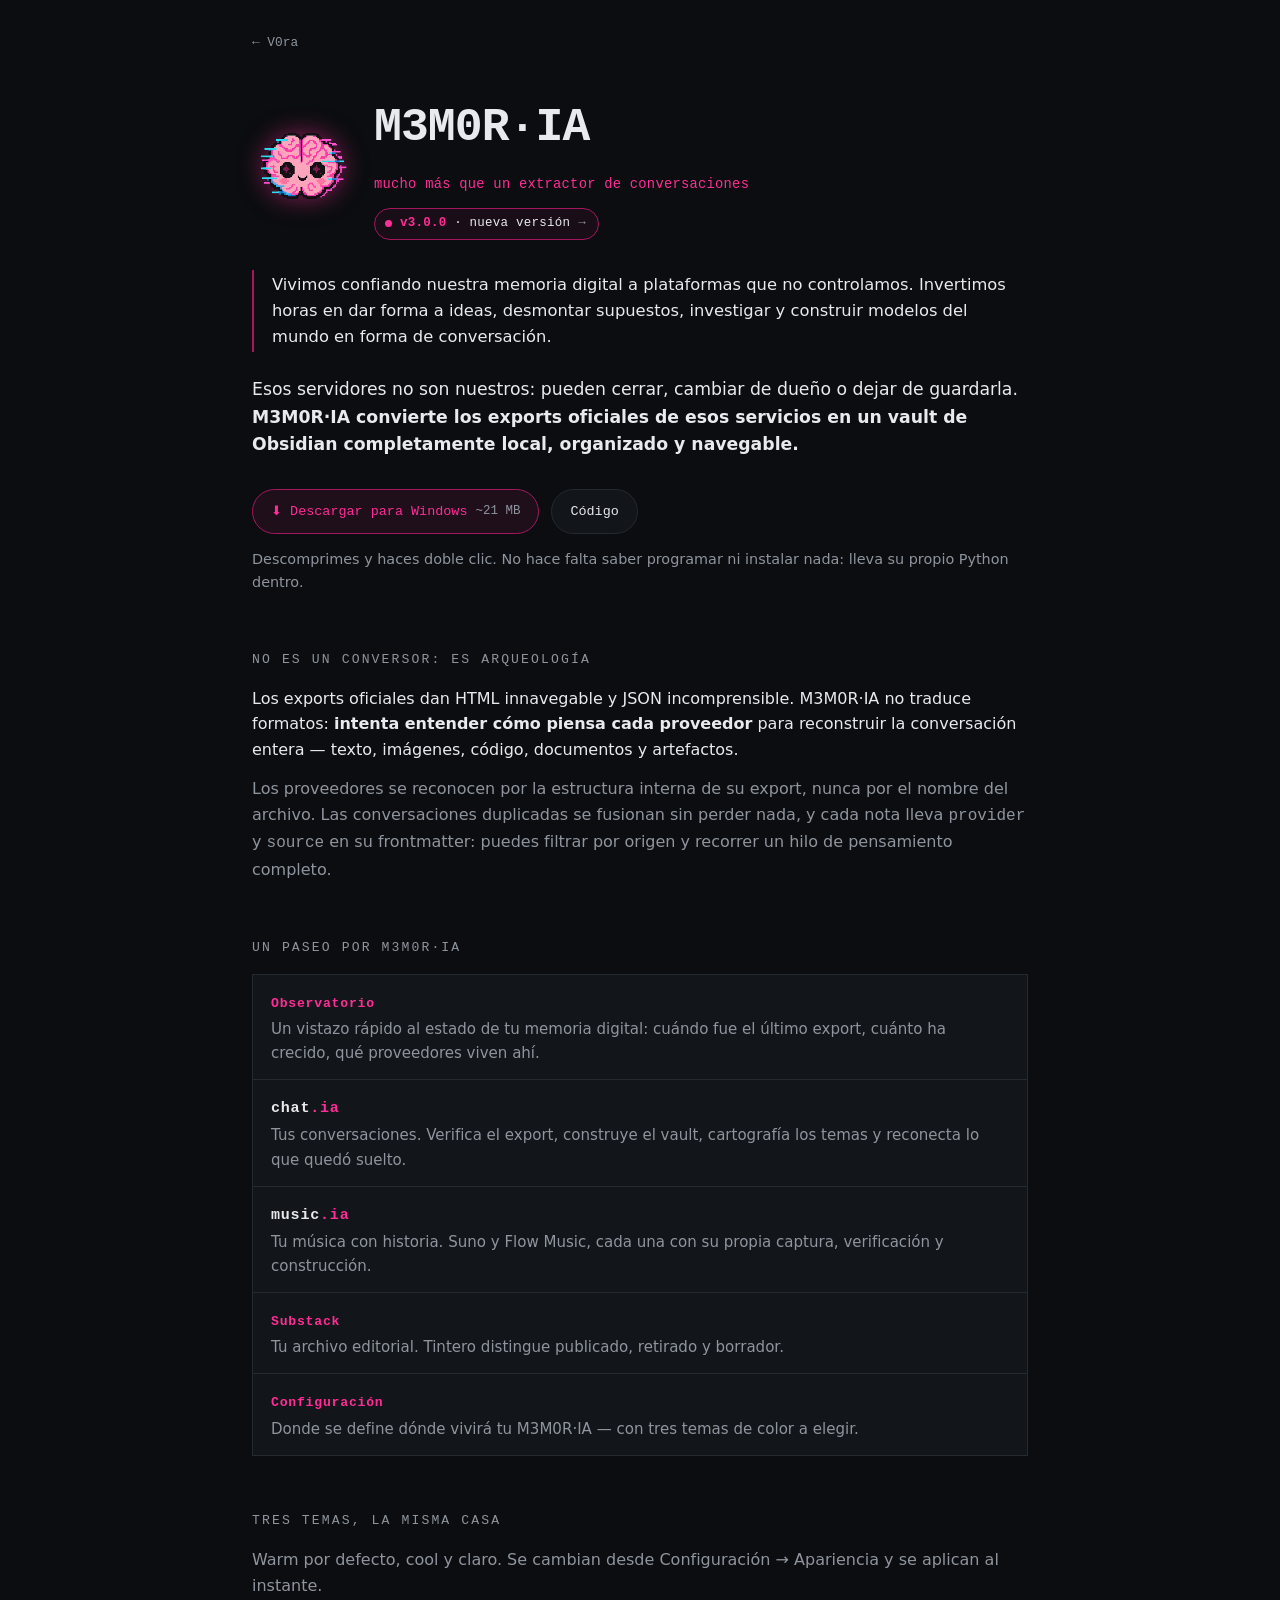
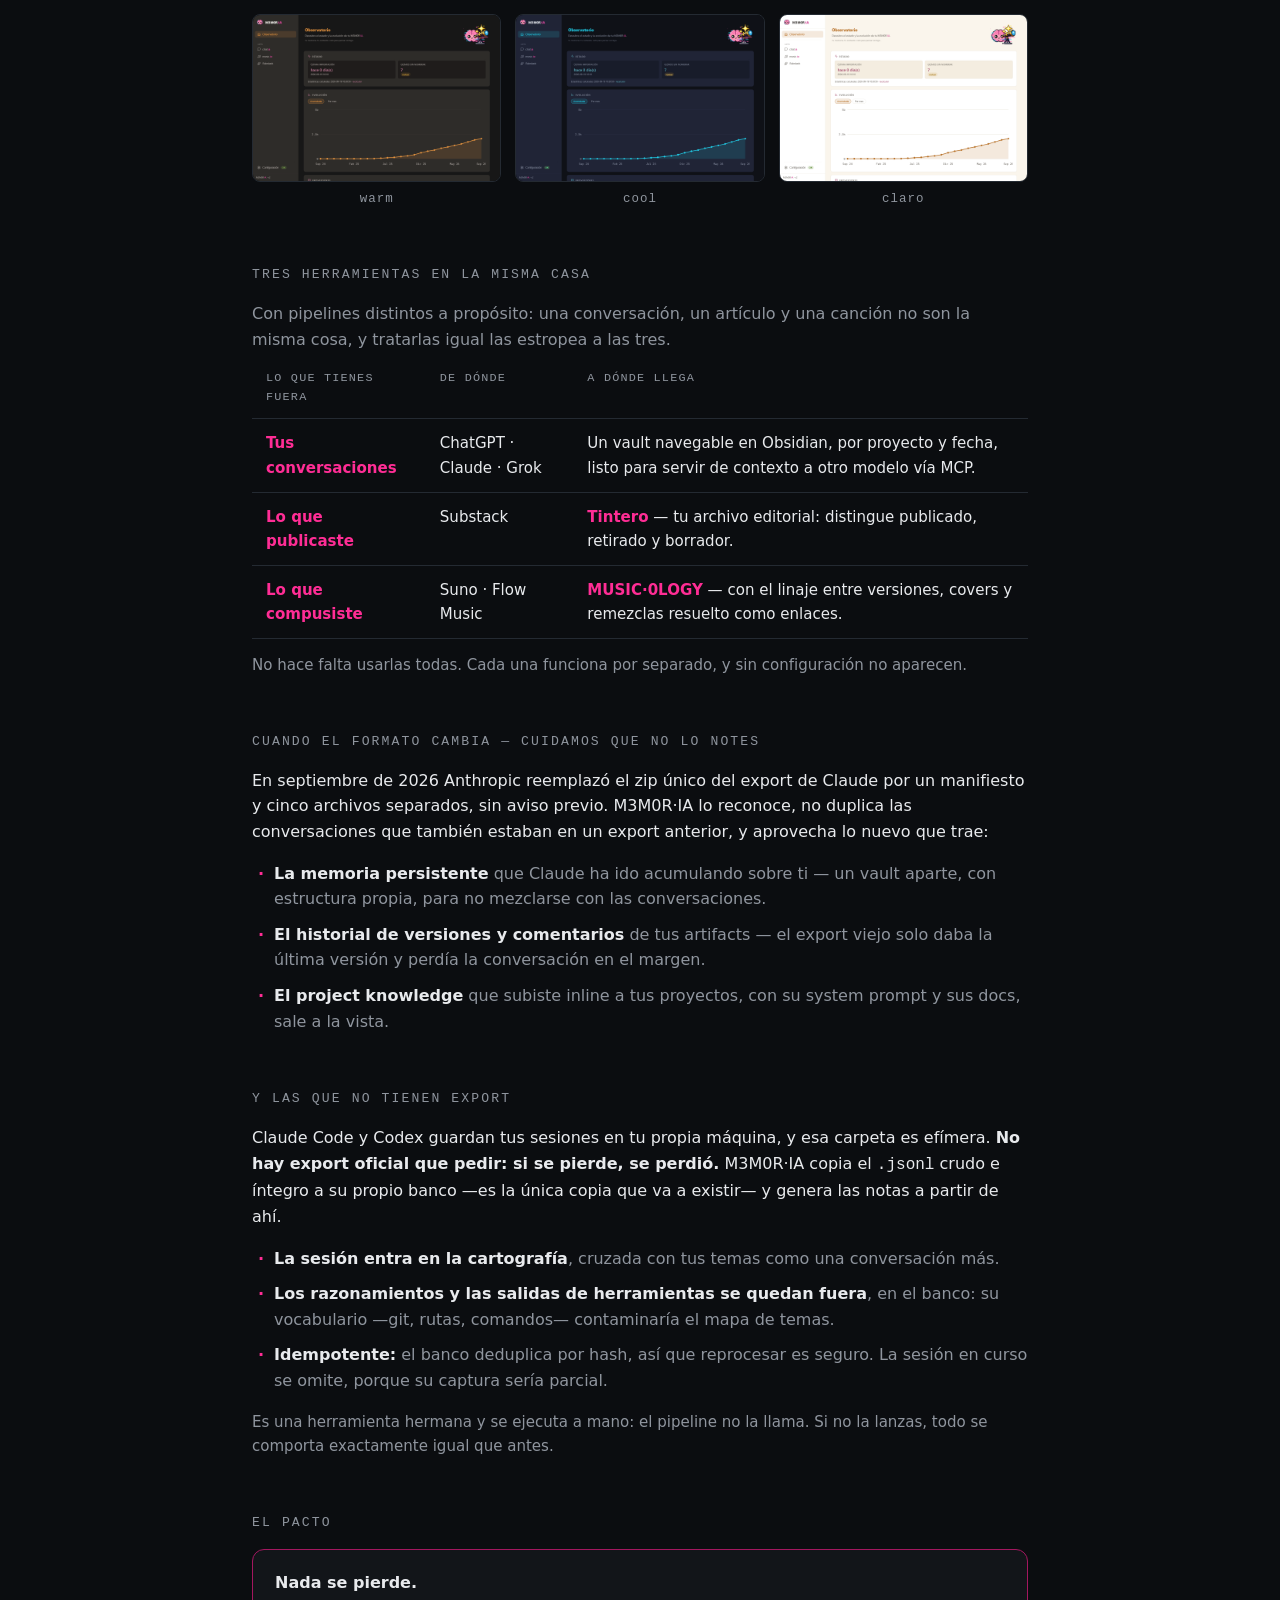
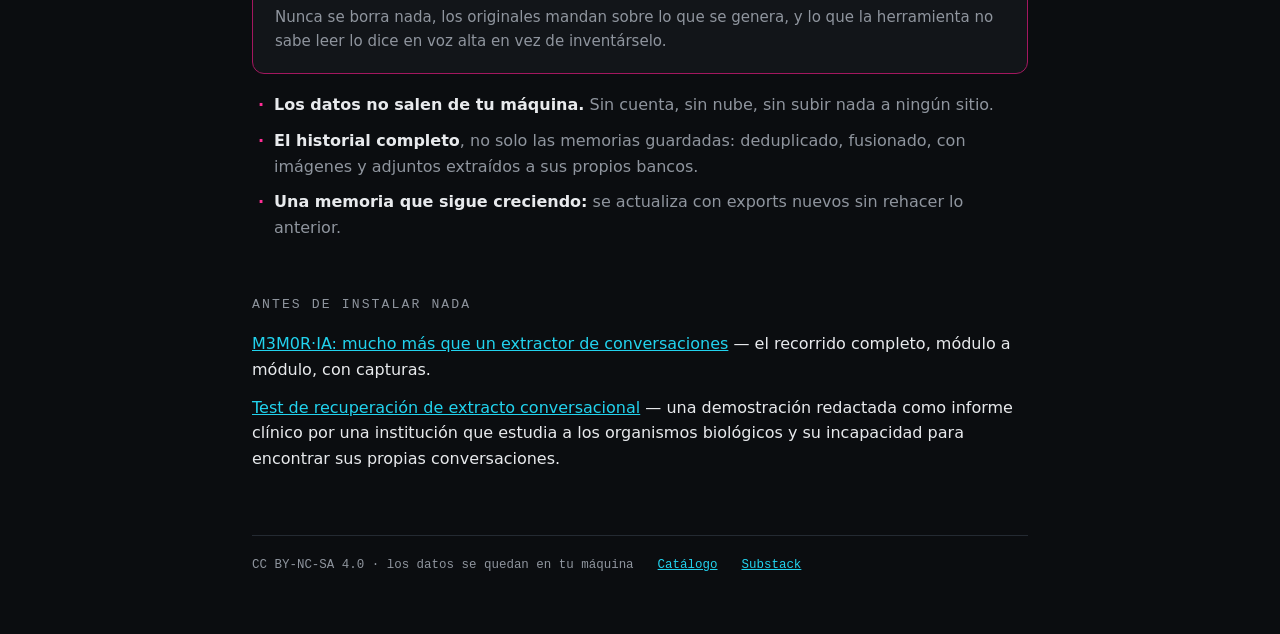
==== index.html @ 3f6c289e "feat(landing): badge de v3.0.0 en el header Pastilla monospace bajo el claim, con puntito magenta pu" ====
<!DOCTYPE html>
<!--
  M3M0R·IA (MemorIA2GO)  ·  https://v0raonline.github.io/MemorIA2GO/
  Copyright (c) 2024-2026 V0ra (v0raonline)
  Licencia CC BY-NC-SA 4.0 — sin fines comerciales.

  El texto sale del articulo de V0ra en LinkedIn -"M3M0R·IA: mucho mas que un
  extractor de conversaciones"- y del README. Son sus palabras publicadas.
-->
<html lang="es">
<head>
<meta charset="UTF-8">
<meta name="viewport" content="width=device-width, initial-scale=1.0">
<meta name="author" content="V0ra (v0raonline)">
<meta name="copyright" content="CC BY-NC-SA 4.0">
<link rel="license" href="https://creativecommons.org/licenses/by-nc-sa/4.0/">
<link rel="canonical" href="https://v0raonline.github.io/MemorIA2GO/">
<title>M3M0R·IA — Tus conversaciones de ChatGPT, Claude y Grok en un vault local</title>
<meta name="description" content="Convierte los exports oficiales de ChatGPT, Claude y Grok en un vault de Obsidian completamente local, organizado y navegable. Tambien tu Substack, tu musica y las sesiones de Claude Code y Codex, que no tienen export. Sin cuenta y sin nube.">

<meta property="og:type" content="website">
<meta property="og:site_name" content="M3M0R·IA">
<meta property="og:locale" content="es_ES">
<meta property="og:url" content="https://v0raonline.github.io/MemorIA2GO/">
<meta property="og:title" content="M3M0R·IA — Mucho más que un extractor de conversaciones">
<meta property="og:description" content="Vivimos confiando nuestra memoria digital a plataformas que no controlamos. M3M0R·IA la trae de vuelta: a tu disco, en Markdown, tuya.">
<meta property="og:image" content="https://v0raonline.github.io/MemorIA2GO/og-card.png">
<meta property="og:image:width" content="1200">
<meta property="og:image:height" content="630">
<meta property="og:image:alt" content="El cerebrito de M3M0R·IA, un cerebro rosa en pixel art con destellos cian, junto al nombre de la aplicación">
<meta name="twitter:card" content="summary_large_image">
<link rel="icon" href="data:image/svg+xml,%3Csvg%20xmlns='http://www.w3.org/2000/svg'%20viewBox='0%200%2032%2032'%3E%3Crect%20width='32'%20height='32'%20rx='7'%20fill='%230b0d10'/%3E%3Ctext%20x='16'%20y='23'%20font-family='monospace'%20font-size='19'%20font-weight='700'%20fill='%23ff2d95'%20text-anchor='middle'%3EM%3C/text%3E%3C/svg%3E">

<style>
  /* Mismos tokens que el catalogo de v0raonline.github.io, a proposito: esto
     tiene que verse como parte de la misma casa, no como una pagina suelta.
     Magenta = identidad, manda. Cian = navegacion, solo enlaces. */
  :root{
    --bg:#0b0d10; --panel:#121519; --panel-hi:#181c22; --line:#242a32;
    --fg:#e8eaed; --muted:#8f959e;
    --accent:#ff2d95; --accent-dim:#a3175f;
    --link:#22d3ee;
    --mono:ui-monospace,SFMono-Regular,"SF Mono",Menlo,Consolas,"Liberation Mono",monospace;
    --sans:ui-sans-serif,system-ui,-apple-system,"Segoe UI",Roboto,Helvetica,Arial,sans-serif;
  }
  /* Sin fuentes web: cero dependencias de red, carga instantanea. */
  *{box-sizing:border-box}
  body{margin:0;background:var(--bg);color:var(--fg);font-family:var(--sans);font-size:16px;line-height:1.6;-webkit-font-smoothing:antialiased}
  .wrap{max-width:820px;margin:0 auto;padding:28px 22px 64px}
  a{color:var(--link)}
  a:hover{text-decoration:none}
  /* Ver donde esta el teclado es parte de poder usarlo. */
  a:focus-visible{outline:2px solid var(--link);outline-offset:3px;border-radius:3px}

  .volver{font-family:var(--mono);font-size:.8rem;color:var(--muted);text-decoration:none;display:inline-block;margin-bottom:38px}
  .volver:hover{color:var(--fg)}

  .cabecera{display:flex;align-items:center;gap:22px;flex-wrap:wrap}
  /* El cerebrito es pixel art: 200px de origen mostrados a 100 -la mitad
     justa- para que cada pixel caiga en dos enteros, y `pixelated` para que
     el navegador no lo suavice. Cualquier otro tamano lo emborrona.
     El drop-shadow sigue el alfa del dibujo: su contorno es negro grueso y
     sobre este fondo casi negro se perderia sin un resplandor detras. */
  .cerebrito{
    width:100px;height:100px;flex:none;
    image-rendering:pixelated;
    filter:drop-shadow(0 0 12px rgba(255,45,149,.5));
  }
  h1{font-family:var(--mono);font-size:clamp(2rem,6vw,2.9rem);font-weight:700;letter-spacing:-.02em;margin:0}
  .claim{font-family:var(--mono);font-size:.86rem;color:var(--accent);margin:8px 0 0;letter-spacing:.02em}
  /* Badge de version reciente: pastilla monospace bajo el claim, con un
     puntito pulsante que llama la atencion sin gritar. Al hover el borde
     se enciende. La animacion respeta prefers-reduced-motion. */
  .badge-version{
    display:inline-flex;align-items:center;gap:8px;
    font-family:var(--mono);font-size:.78rem;letter-spacing:.02em;
    color:var(--fg);text-decoration:none;
    padding:5px 12px 5px 10px;margin:12px 0 0;
    border:1px solid var(--accent-dim);border-radius:999px;
    background:rgba(255,45,149,.06);
    transition:border-color .18s,background .18s;
  }
  .badge-version:hover{border-color:var(--accent);background:rgba(255,45,149,.12)}
  .badge-version .punto{
    width:7px;height:7px;border-radius:50%;
    background:var(--accent);flex:none;
    box-shadow:0 0 0 0 rgba(255,45,149,.7);
    animation:pulso 2.2s ease-out infinite;
  }
  .badge-version b{color:var(--accent);font-weight:700}
  .badge-version .flechita{color:var(--muted);transition:color .18s}
  .badge-version:hover .flechita{color:var(--link)}
  @keyframes pulso{
    0%{box-shadow:0 0 0 0 rgba(255,45,149,.55)}
    70%{box-shadow:0 0 0 8px rgba(255,45,149,0)}
    100%{box-shadow:0 0 0 0 rgba(255,45,149,0)}
  }
  @media (prefers-reduced-motion:reduce){
    .badge-version .punto{animation:none}
  }

  .cita{border-left:2px solid var(--accent-dim);padding:2px 0 2px 18px;margin:30px 0 0;font-size:1.02rem}
  .lead{font-size:1.08rem;margin:24px 0 0}
  .lead b{color:var(--fg)}

  .acciones{display:flex;flex-wrap:wrap;gap:12px;margin:30px 0 0}
  .btn{
    font-family:var(--mono);font-size:.84rem;text-decoration:none;
    padding:11px 18px;border-radius:999px;border:1px solid var(--line);
    color:var(--fg);background:var(--panel);
    display:inline-flex;align-items:center;gap:8px;min-height:44px;
    /* Sin esto, en estrecho el texto se parte y la pildora queda de tres
       pisos. Caben todos a 375px, y .acciones ya envuelve por su cuenta. */
    white-space:nowrap;
  }
  .btn:hover{background:var(--panel-hi);border-color:var(--accent-dim)}
  .btn.principal{border-color:var(--accent-dim);color:var(--accent);background:rgba(255,45,149,.08)}
  .btn.principal:hover{background:rgba(255,45,149,.16);border-color:var(--accent)}
  .peso{color:var(--muted);font-size:.78rem}

  h2{font-family:var(--mono);font-size:.82rem;letter-spacing:.16em;text-transform:uppercase;color:var(--muted);margin:54px 0 16px;font-weight:400}

  table{width:100%;border-collapse:collapse;font-size:.94rem}
  th,td{text-align:left;padding:12px 14px;border-bottom:1px solid var(--line);vertical-align:top}
  th{font-family:var(--mono);font-size:.74rem;letter-spacing:.1em;text-transform:uppercase;color:var(--muted);font-weight:400}
  td b{color:var(--accent)}
  .tabla-scroll{overflow-x:auto}

  .modulos{margin:0;padding:0;list-style:none;display:grid;gap:1px;background:var(--line);border:1px solid var(--line)}
  .modulo{background:var(--panel);padding:14px 18px}
  /* Captura real de la aplicacion. NO lleva `pixelated`: es una captura
     normal, no pixel art, y ahi el suavizado es lo correcto. */
  figure{margin:0 0 22px}
  figure img{width:100%;height:auto;display:block;border:1px solid var(--line);border-radius:12px}
  figcaption{color:var(--muted);font-size:.88rem;margin-top:10px}
  .modulo b{font-family:var(--mono);font-size:.82rem;color:var(--accent);letter-spacing:.06em}
  .modulo span{display:block;color:var(--muted);font-size:.94rem;margin-top:3px}
  /* Sufijo .ia en magenta separado del nombre, para hacer eco al wordmark
     de la app. El name-part queda en --fg para que no se coma el acento.
     Los spans dentro del <b> se fuerzan a inline: la regla general
     .modulo span usa `display: block` para separar titulo/descripcion,
     y sin esta correccion "chat" y ".ia" caen a dos lineas. */
  .modulo b span{display:inline}
  .modulo b .ia{color:var(--accent)}
  .modulo b .name{color:var(--fg)}

  /* Vitrina de los tres temas. Grid de 3 columnas en desktop, 1 en movil.
     Las capturas ya llevan su propio fondo oscuro/claro, un hairline las
     bordea contra el panel de la landing. */
  .temas{margin:0;padding:0;list-style:none;display:grid;grid-template-columns:repeat(3,1fr);gap:14px}
  .temas figure{margin:0}
  .temas img{width:100%;height:auto;display:block;border-radius:8px;border:1px solid var(--line)}
  .temas figcaption{font-family:var(--mono);font-size:.78rem;color:var(--muted);margin-top:8px;text-align:center;letter-spacing:.08em}
  @media (max-width:640px){.temas{grid-template-columns:1fr}}

  .pacto{background:var(--panel);border:1px solid var(--accent-dim);border-radius:12px;padding:20px 22px;margin:0}
  .pacto p{margin:0}
  .pacto p+p{margin-top:10px;color:var(--muted);font-size:.94rem}

  ul.claves{list-style:none;margin:0;padding:0;display:grid;gap:10px}
  ul.claves li{padding-left:22px;position:relative;color:var(--muted)}
  ul.claves li::before{content:"·";position:absolute;left:6px;color:var(--accent);font-weight:700}
  ul.claves b{color:var(--fg);font-weight:600}

  footer{margin-top:64px;padding-top:20px;border-top:1px solid var(--line);display:flex;flex-wrap:wrap;gap:10px 24px;font-family:var(--mono);font-size:.78rem;color:var(--muted)}
</style>
</head>
<body>
<div class="wrap">

  <a class="volver" href="https://v0raonline.github.io/">← V0ra</a>

  <main>
    <div class="cabecera">
      <!-- Decorativo: el h1 de al lado ya dice el nombre, asi que un lector
           de pantalla no gana nada anunciando el dibujo antes del titulo. -->
      <img class="cerebrito" src="assets/M3M0R-IA_Small.png" alt="" aria-hidden="true" width="100" height="100">
      <div>
        <h1>M3M0R·IA</h1>
        <p class="claim">mucho más que un extractor de conversaciones</p>
        <a class="badge-version" href="https://github.com/V0raOnline/MemorIA2GO/releases/tag/v3.0.0-es">
          <span class="punto" aria-hidden="true"></span>
          <span><b>v3.0.0</b> · nueva versión</span>
          <span class="flechita" aria-hidden="true">→</span>
        </a>
      </div>
    </div>

    <p class="cita">
      Vivimos confiando nuestra memoria digital a plataformas que no
      controlamos. Invertimos horas en dar forma a ideas, desmontar supuestos,
      investigar y construir modelos del mundo en forma de conversación.
    </p>

    <p class="lead">
      Esos servidores no son nuestros: pueden cerrar, cambiar de dueño o dejar
      de guardarla. <b>M3M0R·IA convierte los exports oficiales de esos
      servicios en un vault de Obsidian completamente local, organizado y
      navegable.</b>
    </p>

    <div class="acciones">
      <a class="btn principal" href="https://github.com/V0raOnline/MemorIA2GO/releases/latest">
        ⬇ Descargar para Windows <span class="peso">~21 MB</span>
      </a>
      <a class="btn" href="https://github.com/V0raOnline/MemorIA2GO">Código</a>
    </div>
    <p style="color:var(--muted);font-size:.9rem;margin:14px 0 0">
      Descomprimes y haces doble clic. No hace falta saber programar ni instalar
      nada: lleva su propio Python dentro.
    </p>

    <h2>No es un conversor: es arqueología</h2>
    <p style="margin:0">
      Los exports oficiales dan HTML innavegable y JSON incomprensible. M3M0R·IA
      no traduce formatos: <strong>intenta entender cómo piensa cada
      proveedor</strong> para reconstruir la conversación entera — texto,
      imágenes, código, documentos y artefactos.
    </p>
    <p style="margin:14px 0 0;color:var(--muted)">
      Los proveedores se reconocen por la estructura interna de su export, nunca
      por el nombre del archivo. Las conversaciones duplicadas se fusionan sin
      perder nada, y cada nota lleva <code>provider</code> y <code>source</code>
      en su frontmatter: puedes filtrar por origen y recorrer un hilo de
      pensamiento completo.
    </p>

    <h2>Un paseo por M3M0R·IA</h2>
    <ul class="modulos">
      <li class="modulo"><b>Observatorio</b><span>Un vistazo rápido al estado de tu memoria digital: cuándo fue el último export, cuánto ha crecido, qué proveedores viven ahí.</span></li>
      <li class="modulo"><b><span class="name">chat</span><span class="ia">.ia</span></b><span>Tus conversaciones. Verifica el export, construye el vault, cartografía los temas y reconecta lo que quedó suelto.</span></li>
      <li class="modulo"><b><span class="name">music</span><span class="ia">.ia</span></b><span>Tu música con historia. Suno y Flow Music, cada una con su propia captura, verificación y construcción.</span></li>
      <li class="modulo"><b>Substack</b><span>Tu archivo editorial. Tintero distingue publicado, retirado y borrador.</span></li>
      <li class="modulo"><b>Configuración</b><span>Donde se define dónde vivirá tu M3M0R·IA — con tres temas de color a elegir.</span></li>
    </ul>

    <h2>Tres temas, la misma casa</h2>
    <p style="color:var(--muted);margin:0 0 16px">
      Warm por defecto, cool y claro. Se cambian desde Configuración → Apariencia y se aplican al instante.
    </p>
    <ul class="temas">
      <li><figure><img src="assets/theme-warm.png" alt="Tema warm de M3M0R·IA — dark warm con acentos en ámbar"><figcaption>warm</figcaption></figure></li>
      <li><figure><img src="assets/theme-cool.png" alt="Tema cool de M3M0R·IA — dark cool con acentos en cian"><figcaption>cool</figcaption></figure></li>
      <li><figure><img src="assets/theme-light.png" alt="Tema claro de M3M0R·IA — crema con acentos en ámbar oscuro"><figcaption>claro</figcaption></figure></li>
    </ul>

    <h2>Tres herramientas en la misma casa</h2>
    <p style="color:var(--muted);margin:0 0 4px">
      Con pipelines distintos a propósito: una conversación, un artículo y una
      canción no son la misma cosa, y tratarlas igual las estropea a las tres.
    </p>
    <div class="tabla-scroll">
      <table>
        <thead>
          <tr><th>Lo que tienes fuera</th><th>De dónde</th><th>A dónde llega</th></tr>
        </thead>
        <tbody>
          <tr>
            <td><b>Tus conversaciones</b></td>
            <td>ChatGPT · Claude · Grok</td>
            <td>Un vault navegable en Obsidian, por proyecto y fecha, listo para servir de contexto a otro modelo vía MCP.</td>
          </tr>
          <tr>
            <td><b>Lo que publicaste</b></td>
            <td>Substack</td>
            <td><b>Tintero</b> — tu archivo editorial: distingue publicado, retirado y borrador.</td>
          </tr>
          <tr>
            <td><b>Lo que compusiste</b></td>
            <td>Suno · Flow Music</td>
            <td><b>MUSIC·0LOGY</b> — con el linaje entre versiones, covers y remezclas resuelto como enlaces.</td>
          </tr>
        </tbody>
      </table>
    </div>
    <p style="color:var(--muted);font-size:.94rem;margin:14px 0 0">
      No hace falta usarlas todas. Cada una funciona por separado, y sin
      configuración no aparecen.
    </p>

    <h2>Cuando el formato cambia — cuidamos que no lo notes</h2>
    <p style="margin:0">
      En septiembre de 2026 Anthropic reemplazó el zip único del export de
      Claude por un manifiesto y cinco archivos separados, sin aviso previo.
      M3M0R·IA lo reconoce, no duplica las conversaciones que también
      estaban en un export anterior, y aprovecha lo nuevo que trae:
    </p>
    <ul class="claves" style="margin-top:16px">
      <li><b>La memoria persistente</b> que Claude ha ido acumulando sobre ti — un vault aparte, con estructura propia, para no mezclarse con las conversaciones.</li>
      <li><b>El historial de versiones y comentarios</b> de tus artifacts — el export viejo solo daba la última versión y perdía la conversación en el margen.</li>
      <li><b>El project knowledge</b> que subiste inline a tus proyectos, con su system prompt y sus docs, sale a la vista.</li>
    </ul>

    <h2>Y las que no tienen export</h2>
    <p style="margin:0">
      Claude Code y Codex guardan tus sesiones en tu propia máquina, y esa
      carpeta es efímera. <strong>No hay export oficial que pedir: si se
      pierde, se perdió.</strong> M3M0R·IA copia el <code>.jsonl</code> crudo e
      íntegro a su propio banco —es la única copia que va a existir— y genera
      las notas a partir de ahí.
    </p>
    <ul class="claves" style="margin-top:16px">
      <li><b>La sesión entra en la cartografía</b>, cruzada con tus temas como una conversación más.</li>
      <li><b>Los razonamientos y las salidas de herramientas se quedan fuera</b>, en el banco: su vocabulario —git, rutas, comandos— contaminaría el mapa de temas.</li>
      <li><b>Idempotente:</b> el banco deduplica por hash, así que reprocesar es seguro. La sesión en curso se omite, porque su captura sería parcial.</li>
    </ul>
    <p style="margin:16px 0 0;color:var(--muted);font-size:.94rem">
      Es una herramienta hermana y se ejecuta a mano: el pipeline no la llama.
      Si no la lanzas, todo se comporta exactamente igual que antes.
    </p>

    <h2>El pacto</h2>
    <div class="pacto">
      <p><strong>Nada se pierde.</strong></p>
      <p>
        Nunca se borra nada, los originales mandan sobre lo que se genera, y lo
        que la herramienta no sabe leer lo dice en voz alta en vez de
        inventárselo.
      </p>
    </div>
    <ul class="claves" style="margin-top:18px">
      <li><b>Los datos no salen de tu máquina.</b> Sin cuenta, sin nube, sin subir nada a ningún sitio.</li>
      <li><b>El historial completo</b>, no solo las memorias guardadas: deduplicado, fusionado, con imágenes y adjuntos extraídos a sus propios bancos.</li>
      <li><b>Una memoria que sigue creciendo:</b> se actualiza con exports nuevos sin rehacer lo anterior.</li>
    </ul>

    <h2>Antes de instalar nada</h2>
    <p style="margin:0">
      <a href="https://www.linkedin.com/pulse/m3m0ria-v0ra-online-xd1oe/">M3M0R·IA: mucho más que un extractor de conversaciones</a>
      — el recorrido completo, módulo a módulo, con capturas.
    </p>
    <p style="margin:12px 0 0">
      <a href="https://v0raonline.substack.com/p/test-de-recuperacion-de-extracto">Test de recuperación de extracto conversacional</a>
      — una demostración redactada como informe clínico por una institución que
      estudia a los organismos biológicos y su incapacidad para encontrar sus
      propias conversaciones.
    </p>
  </main>

  <footer>
    <span>CC BY-NC-SA 4.0 · los datos se quedan en tu máquina</span>
    <span><a href="https://v0raonline.github.io/">Catálogo</a></span>
    <span><a href="https://v0raonline.substack.com">Substack</a></span>
  </footer>

</div>
</body>
</html>
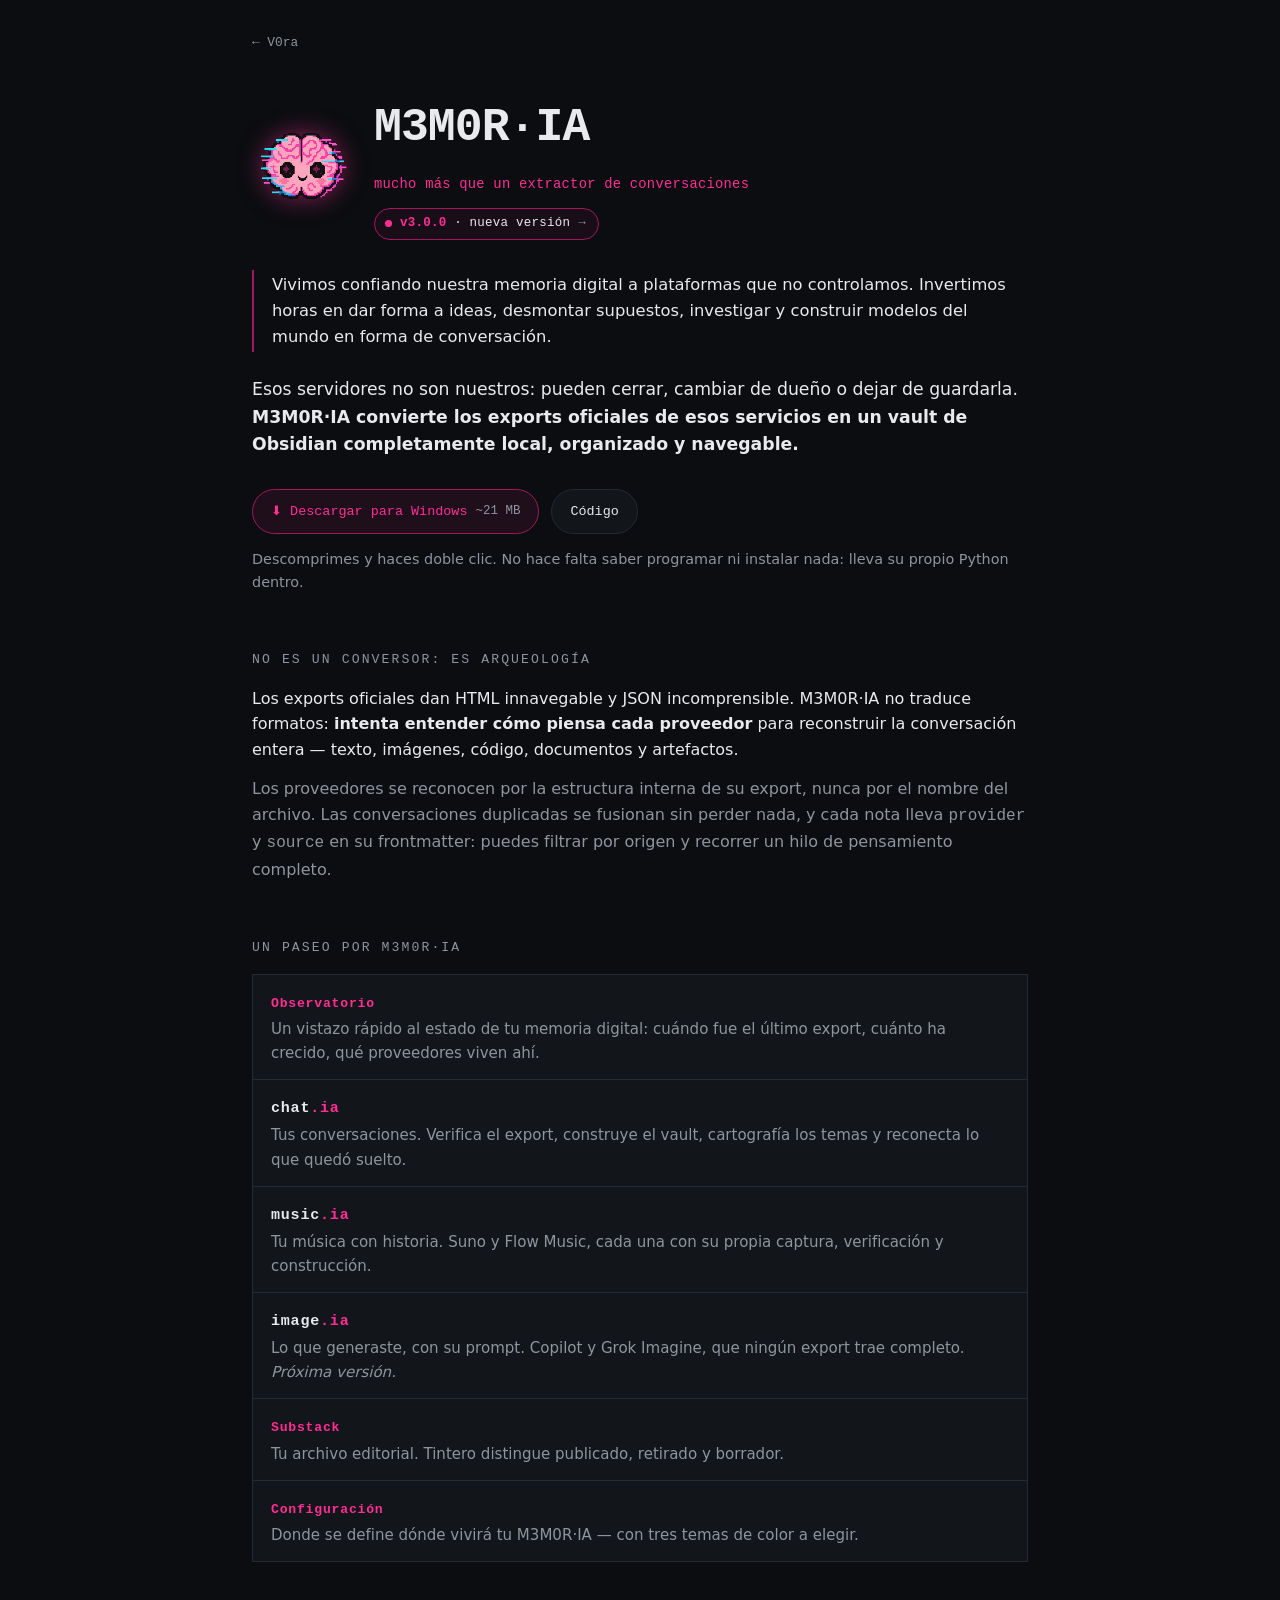
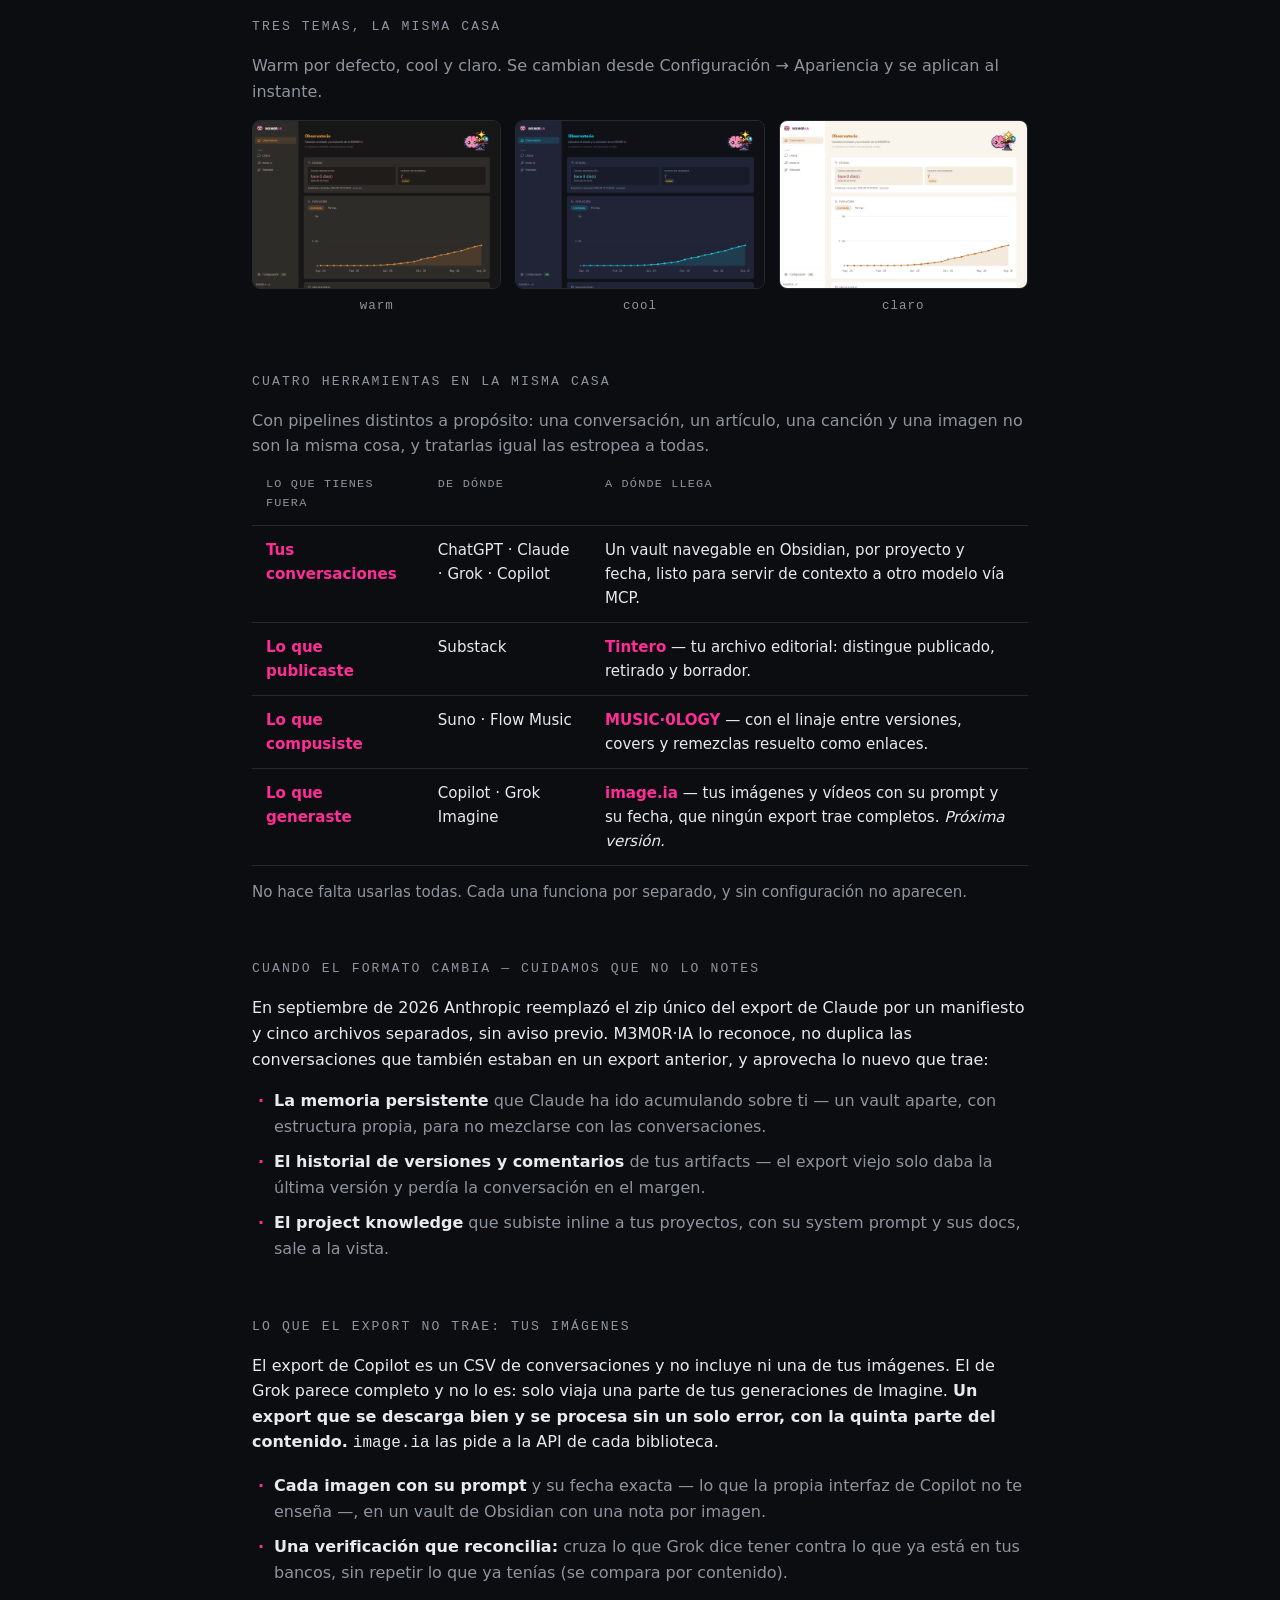
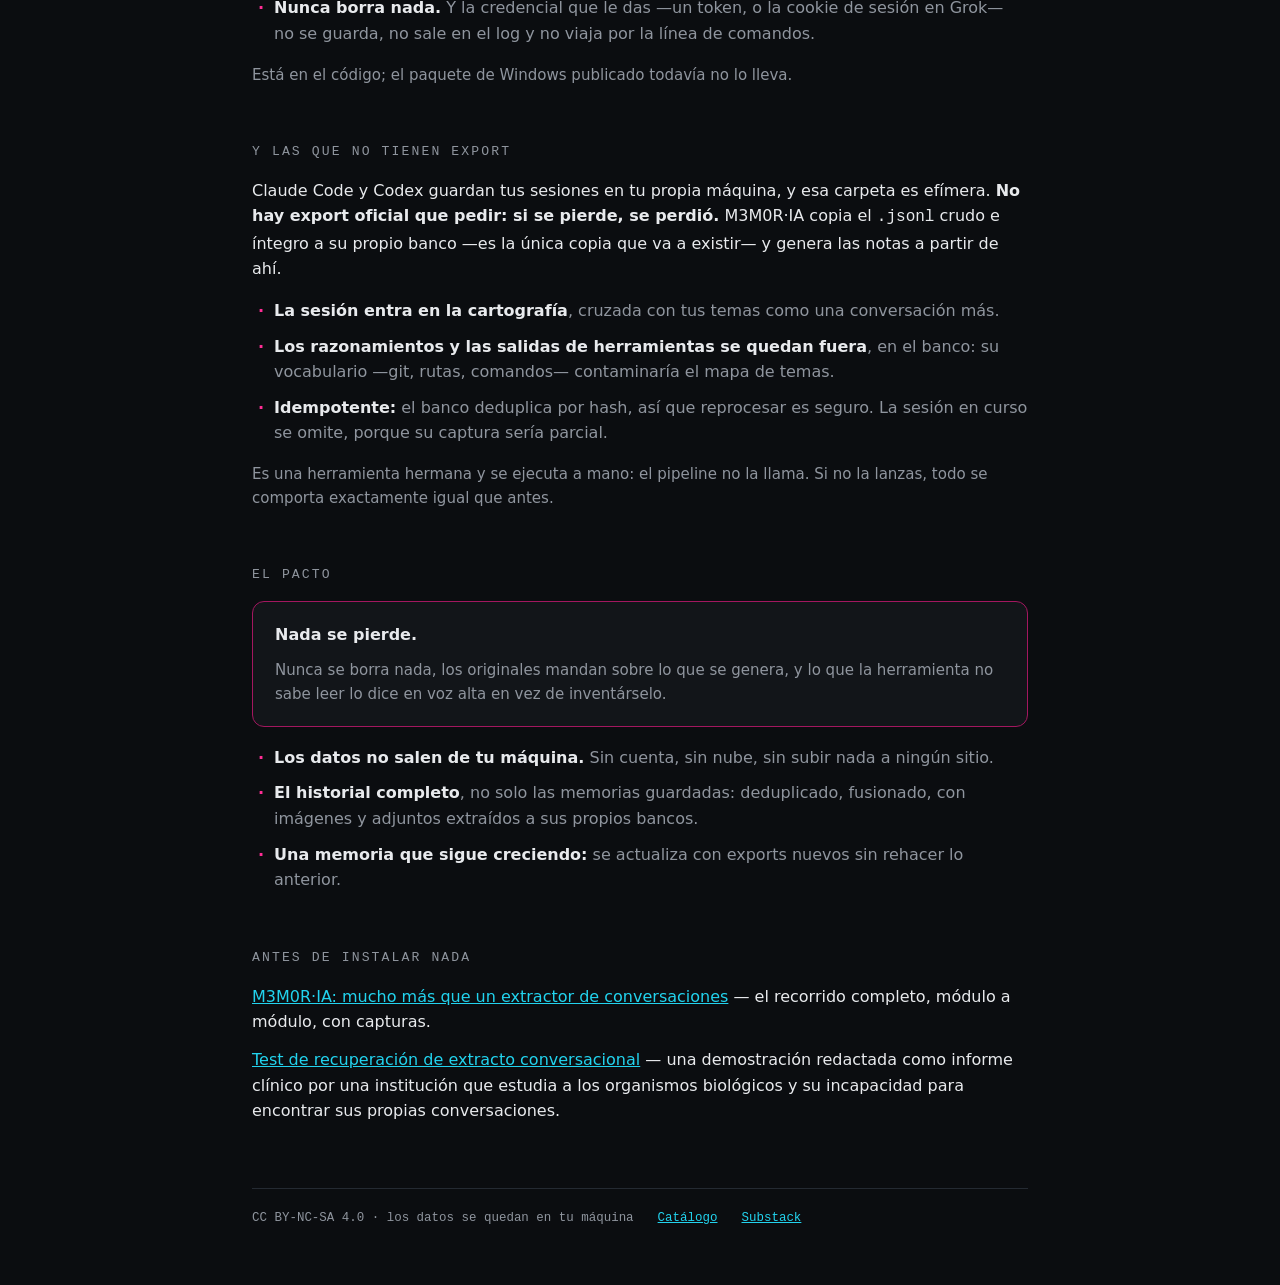
==== commit cd3b9f61: "feat(landing): image.ia, Copilot y cuatro herramientas La landing anuncia la cuarta herramienta (ima" ====
--- a/index.html
+++ b/index.html
@@ -15,8 +15,8 @@
 <meta name="copyright" content="CC BY-NC-SA 4.0">
 <link rel="license" href="https://creativecommons.org/licenses/by-nc-sa/4.0/">
 <link rel="canonical" href="https://v0raonline.github.io/MemorIA2GO/">
-<title>M3M0R·IA — Tus conversaciones de ChatGPT, Claude y Grok en un vault local</title>
-<meta name="description" content="Convierte los exports oficiales de ChatGPT, Claude y Grok en un vault de Obsidian completamente local, organizado y navegable. Tambien tu Substack, tu musica y las sesiones de Claude Code y Codex, que no tienen export. Sin cuenta y sin nube.">
+<title>M3M0R·IA — Tus conversaciones de ChatGPT, Claude, Grok y Copilot en un vault local</title>
+<meta name="description" content="Convierte los exports oficiales de ChatGPT, Claude, Grok y Copilot en un vault de Obsidian completamente local, organizado y navegable. Tambien tu Substack, tu musica, tus imagenes generadas y las sesiones de Claude Code y Codex, que no tienen export. Sin cuenta y sin nube.">
 
 <meta property="og:type" content="website">
 <meta property="og:site_name" content="M3M0R·IA">
@@ -230,6 +230,7 @@
       <li class="modulo"><b>Observatorio</b><span>Un vistazo rápido al estado de tu memoria digital: cuándo fue el último export, cuánto ha crecido, qué proveedores viven ahí.</span></li>
       <li class="modulo"><b><span class="name">chat</span><span class="ia">.ia</span></b><span>Tus conversaciones. Verifica el export, construye el vault, cartografía los temas y reconecta lo que quedó suelto.</span></li>
       <li class="modulo"><b><span class="name">music</span><span class="ia">.ia</span></b><span>Tu música con historia. Suno y Flow Music, cada una con su propia captura, verificación y construcción.</span></li>
+      <li class="modulo"><b><span class="name">image</span><span class="ia">.ia</span></b><span>Lo que generaste, con su prompt. Copilot y Grok Imagine, que ningún export trae completo. <em>Próxima versión.</em></span></li>
       <li class="modulo"><b>Substack</b><span>Tu archivo editorial. Tintero distingue publicado, retirado y borrador.</span></li>
       <li class="modulo"><b>Configuración</b><span>Donde se define dónde vivirá tu M3M0R·IA — con tres temas de color a elegir.</span></li>
     </ul>
@@ -244,10 +245,11 @@
       <li><figure><img src="assets/theme-light.png" alt="Tema claro de M3M0R·IA — crema con acentos en ámbar oscuro"><figcaption>claro</figcaption></figure></li>
     </ul>
 
-    <h2>Tres herramientas en la misma casa</h2>
+    <h2>Cuatro herramientas en la misma casa</h2>
     <p style="color:var(--muted);margin:0 0 4px">
-      Con pipelines distintos a propósito: una conversación, un artículo y una
-      canción no son la misma cosa, y tratarlas igual las estropea a las tres.
+      Con pipelines distintos a propósito: una conversación, un artículo, una
+      canción y una imagen no son la misma cosa, y tratarlas igual las estropea
+      a todas.
     </p>
     <div class="tabla-scroll">
       <table>
@@ -257,7 +259,7 @@
         <tbody>
           <tr>
             <td><b>Tus conversaciones</b></td>
-            <td>ChatGPT · Claude · Grok</td>
+            <td>ChatGPT · Claude · Grok · Copilot</td>
             <td>Un vault navegable en Obsidian, por proyecto y fecha, listo para servir de contexto a otro modelo vía MCP.</td>
           </tr>
           <tr>
@@ -270,6 +272,11 @@
             <td>Suno · Flow Music</td>
             <td><b>MUSIC·0LOGY</b> — con el linaje entre versiones, covers y remezclas resuelto como enlaces.</td>
           </tr>
+          <tr>
+            <td><b>Lo que generaste</b></td>
+            <td>Copilot · Grok Imagine</td>
+            <td><b>image.ia</b> — tus imágenes y vídeos con su prompt y su fecha, que ningún export trae completos. <em>Próxima versión.</em></td>
+          </tr>
         </tbody>
       </table>
     </div>
@@ -290,6 +297,23 @@
       <li><b>El historial de versiones y comentarios</b> de tus artifacts — el export viejo solo daba la última versión y perdía la conversación en el margen.</li>
       <li><b>El project knowledge</b> que subiste inline a tus proyectos, con su system prompt y sus docs, sale a la vista.</li>
     </ul>
+
+    <h2>Lo que el export no trae: tus imágenes</h2>
+    <p style="margin:0">
+      El export de Copilot es un CSV de conversaciones y no incluye ni una de
+      tus imágenes. El de Grok parece completo y no lo es: solo viaja una parte
+      de tus generaciones de Imagine. <strong>Un export que se descarga bien y
+      se procesa sin un solo error, con la quinta parte del contenido.</strong>
+      <code>image.ia</code> las pide a la API de cada biblioteca.
+    </p>
+    <ul class="claves" style="margin-top:16px">
+      <li><b>Cada imagen con su prompt</b> y su fecha exacta — lo que la propia interfaz de Copilot no te enseña —, en un vault de Obsidian con una nota por imagen.</li>
+      <li><b>Una verificación que reconcilia:</b> cruza lo que Grok dice tener contra lo que ya está en tus bancos, sin repetir lo que ya tenías (se compara por contenido).</li>
+      <li><b>Nunca borra nada.</b> Y la credencial que le das —un token, o la cookie de sesión en Grok— no se guarda, no sale en el log y no viaja por la línea de comandos.</li>
+    </ul>
+    <p style="margin:16px 0 0;color:var(--muted);font-size:.94rem">
+      Está en el código; el paquete de Windows publicado todavía no lo lleva.
+    </p>
 
     <h2>Y las que no tienen export</h2>
     <p style="margin:0">
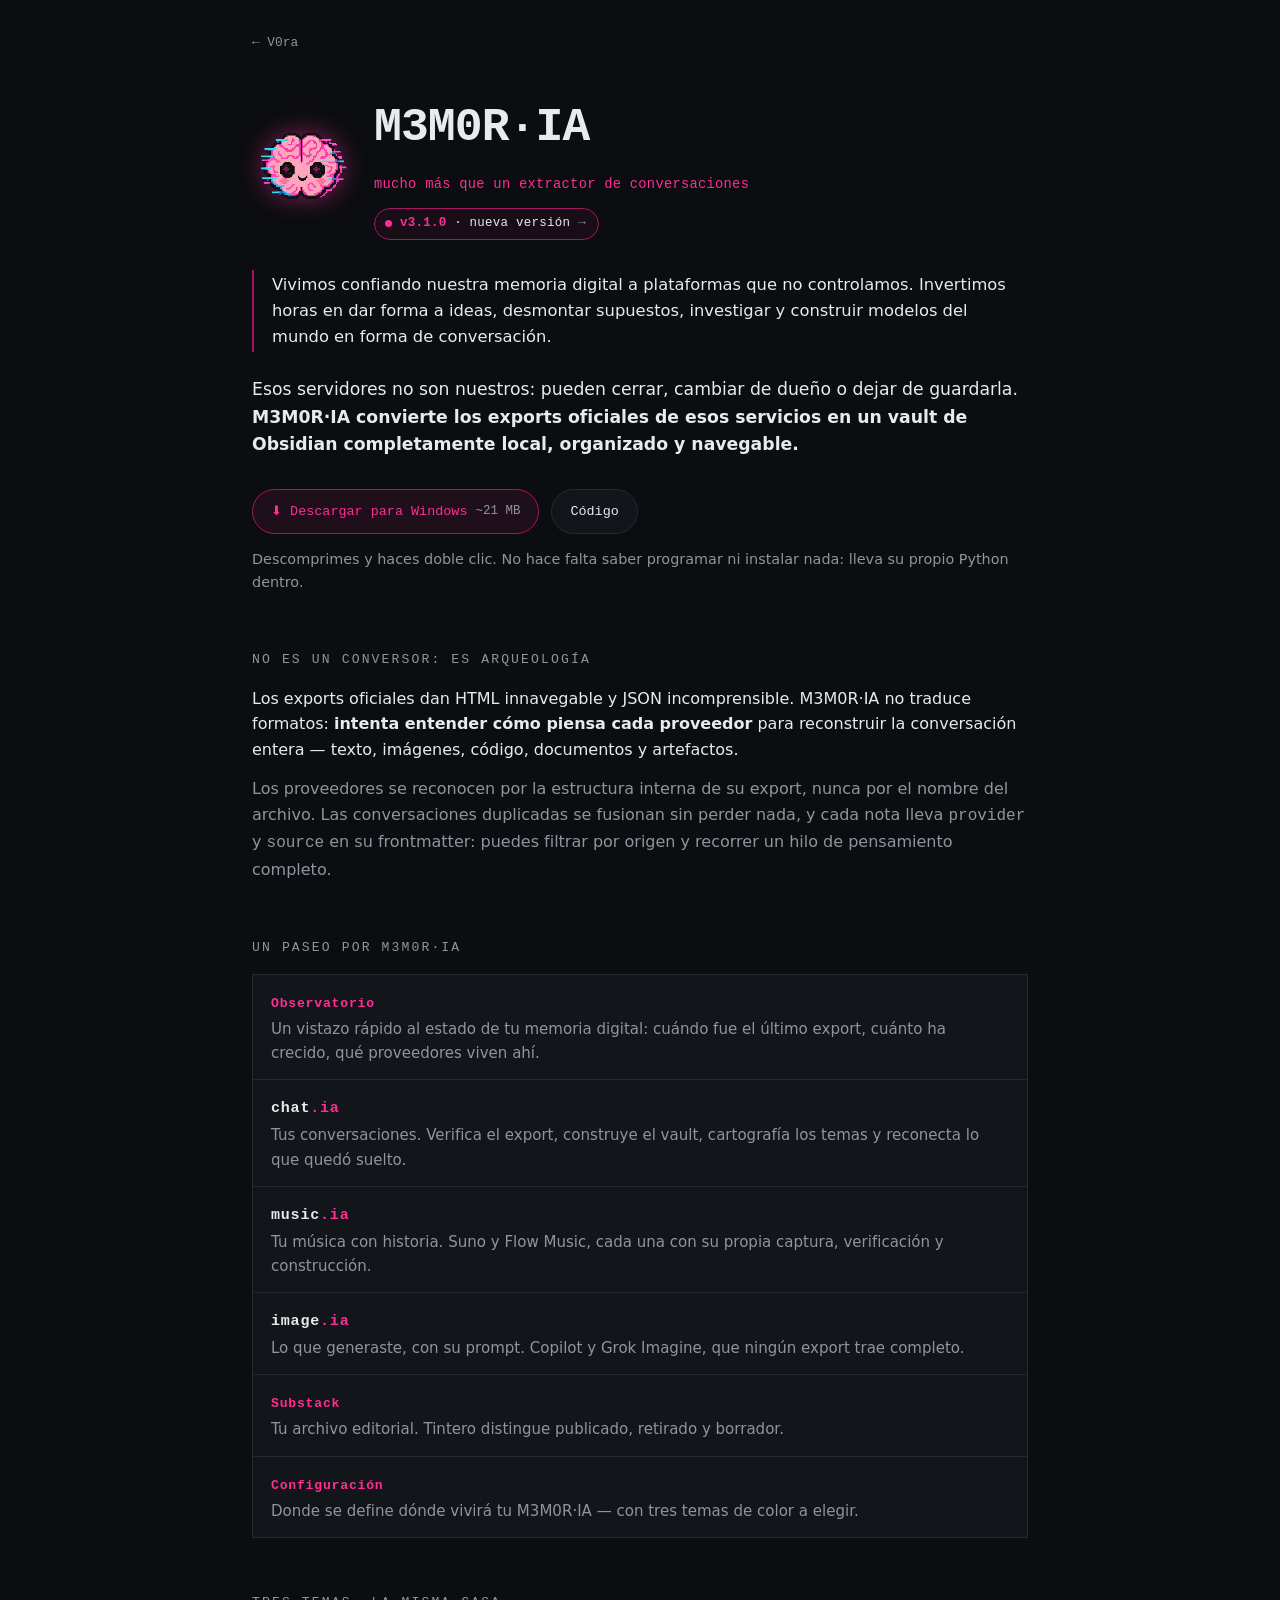
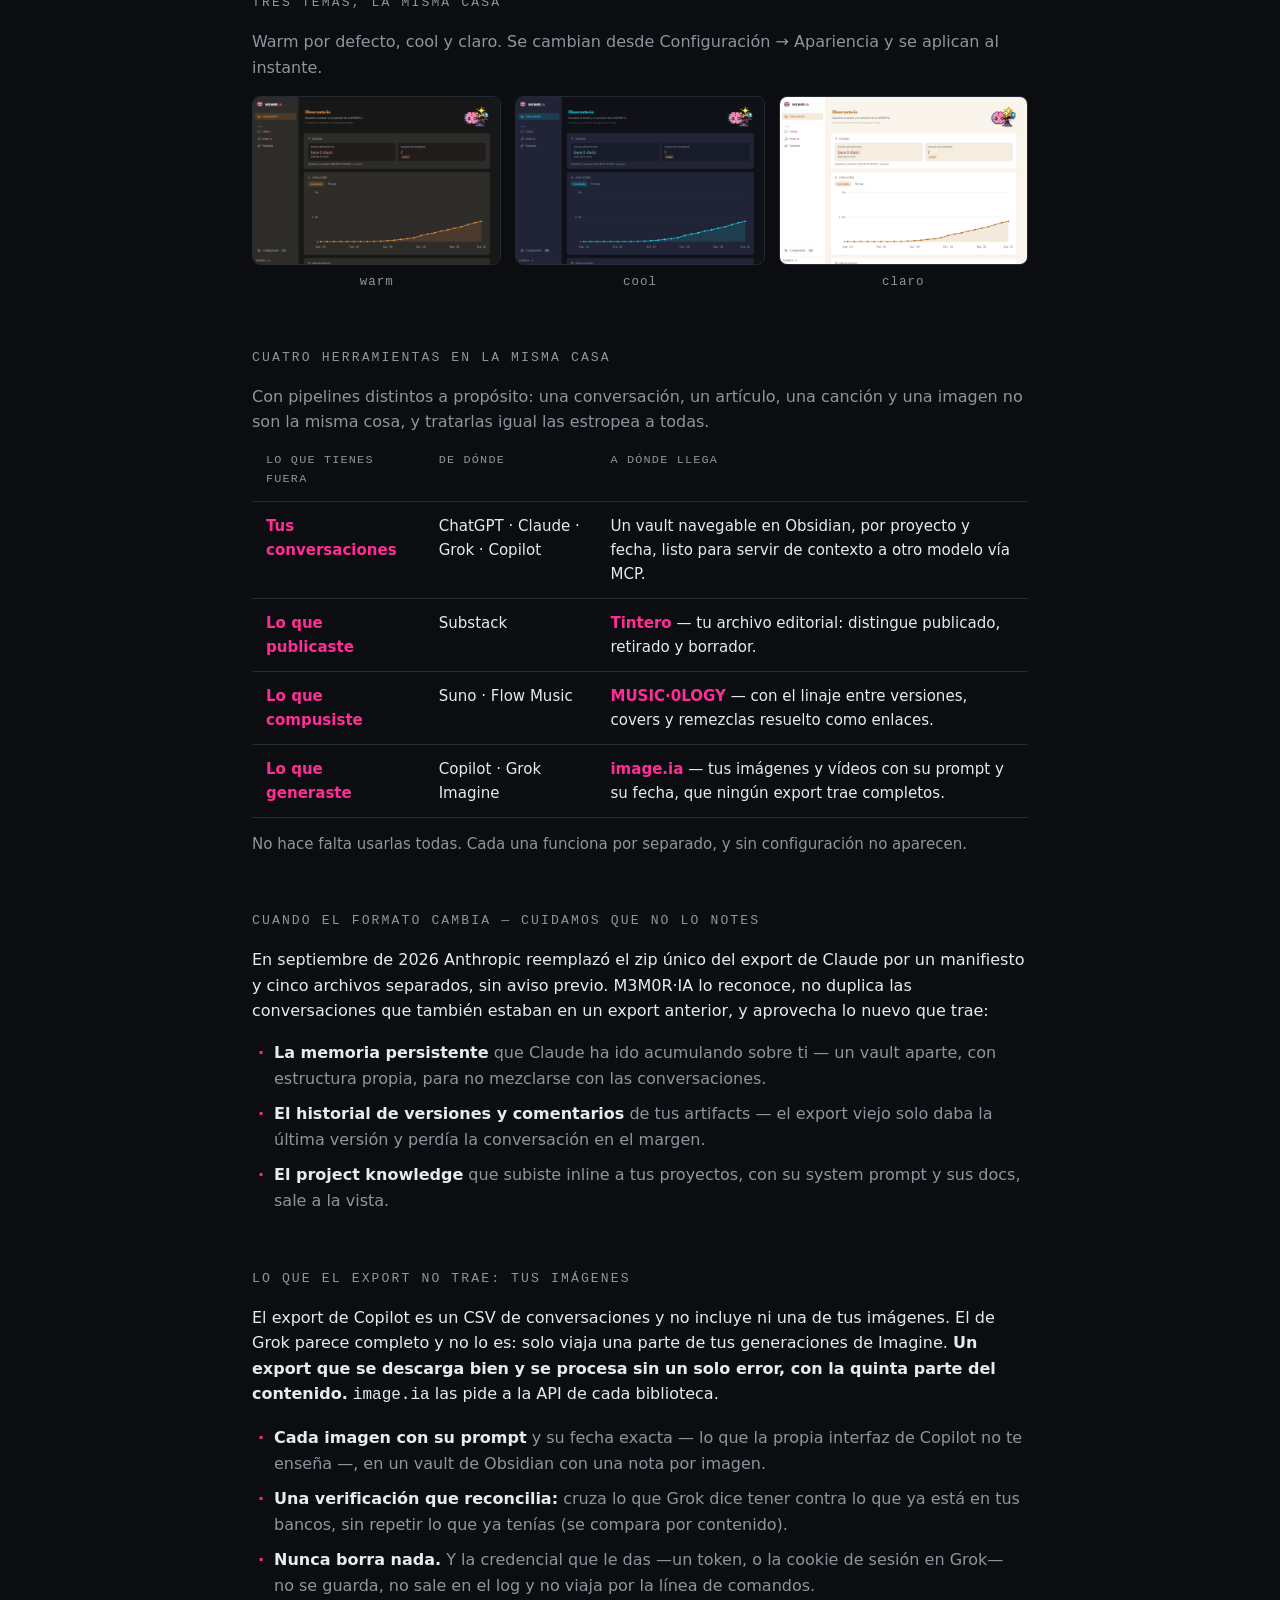
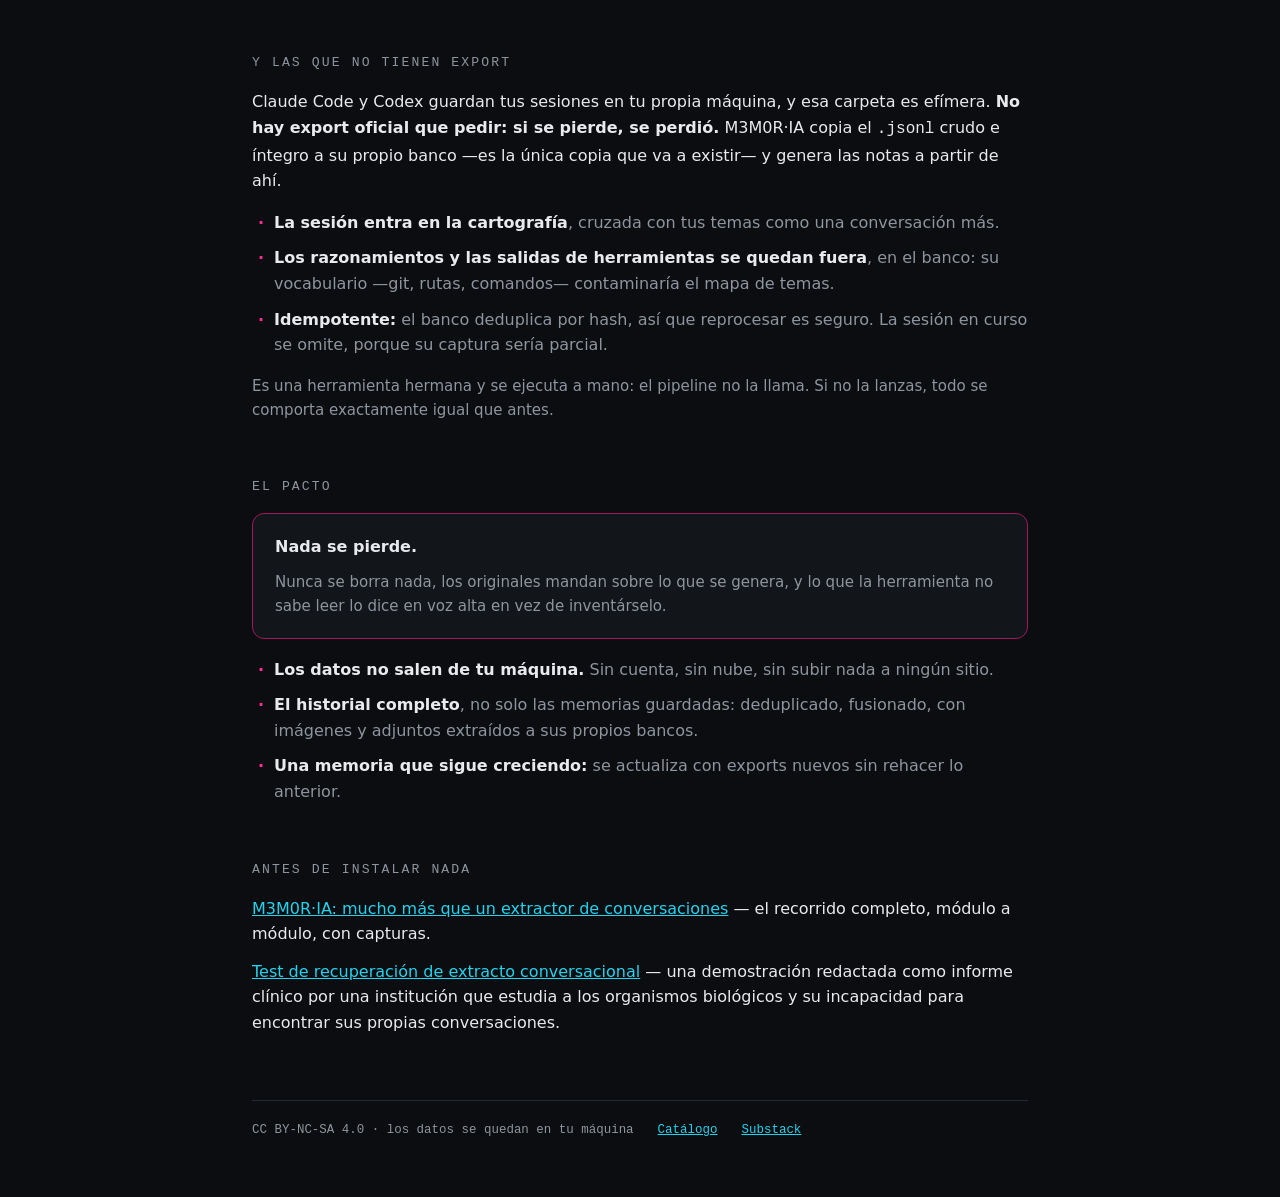
==== commit 9bdd05e3: "feat(landing): badge v3.1.0 y image.ia ya disponible Quita las advertencias de "proxima version" de " ====
--- a/index.html
+++ b/index.html
@@ -178,9 +178,9 @@
       <div>
         <h1>M3M0R·IA</h1>
         <p class="claim">mucho más que un extractor de conversaciones</p>
-        <a class="badge-version" href="https://github.com/V0raOnline/MemorIA2GO/releases/tag/v3.0.0-es">
+        <a class="badge-version" href="https://github.com/V0raOnline/MemorIA2GO/releases/tag/v3.1.0-es">
           <span class="punto" aria-hidden="true"></span>
-          <span><b>v3.0.0</b> · nueva versión</span>
+          <span><b>v3.1.0</b> · nueva versión</span>
           <span class="flechita" aria-hidden="true">→</span>
         </a>
       </div>
@@ -230,7 +230,7 @@
       <li class="modulo"><b>Observatorio</b><span>Un vistazo rápido al estado de tu memoria digital: cuándo fue el último export, cuánto ha crecido, qué proveedores viven ahí.</span></li>
       <li class="modulo"><b><span class="name">chat</span><span class="ia">.ia</span></b><span>Tus conversaciones. Verifica el export, construye el vault, cartografía los temas y reconecta lo que quedó suelto.</span></li>
       <li class="modulo"><b><span class="name">music</span><span class="ia">.ia</span></b><span>Tu música con historia. Suno y Flow Music, cada una con su propia captura, verificación y construcción.</span></li>
-      <li class="modulo"><b><span class="name">image</span><span class="ia">.ia</span></b><span>Lo que generaste, con su prompt. Copilot y Grok Imagine, que ningún export trae completo. <em>Próxima versión.</em></span></li>
+      <li class="modulo"><b><span class="name">image</span><span class="ia">.ia</span></b><span>Lo que generaste, con su prompt. Copilot y Grok Imagine, que ningún export trae completo.</span></li>
       <li class="modulo"><b>Substack</b><span>Tu archivo editorial. Tintero distingue publicado, retirado y borrador.</span></li>
       <li class="modulo"><b>Configuración</b><span>Donde se define dónde vivirá tu M3M0R·IA — con tres temas de color a elegir.</span></li>
     </ul>
@@ -275,7 +275,7 @@
           <tr>
             <td><b>Lo que generaste</b></td>
             <td>Copilot · Grok Imagine</td>
-            <td><b>image.ia</b> — tus imágenes y vídeos con su prompt y su fecha, que ningún export trae completos. <em>Próxima versión.</em></td>
+            <td><b>image.ia</b> — tus imágenes y vídeos con su prompt y su fecha, que ningún export trae completos.</td>
           </tr>
         </tbody>
       </table>
@@ -311,9 +311,6 @@
       <li><b>Una verificación que reconcilia:</b> cruza lo que Grok dice tener contra lo que ya está en tus bancos, sin repetir lo que ya tenías (se compara por contenido).</li>
       <li><b>Nunca borra nada.</b> Y la credencial que le das —un token, o la cookie de sesión en Grok— no se guarda, no sale en el log y no viaja por la línea de comandos.</li>
     </ul>
-    <p style="margin:16px 0 0;color:var(--muted);font-size:.94rem">
-      Está en el código; el paquete de Windows publicado todavía no lo lleva.
-    </p>
 
     <h2>Y las que no tienen export</h2>
     <p style="margin:0">
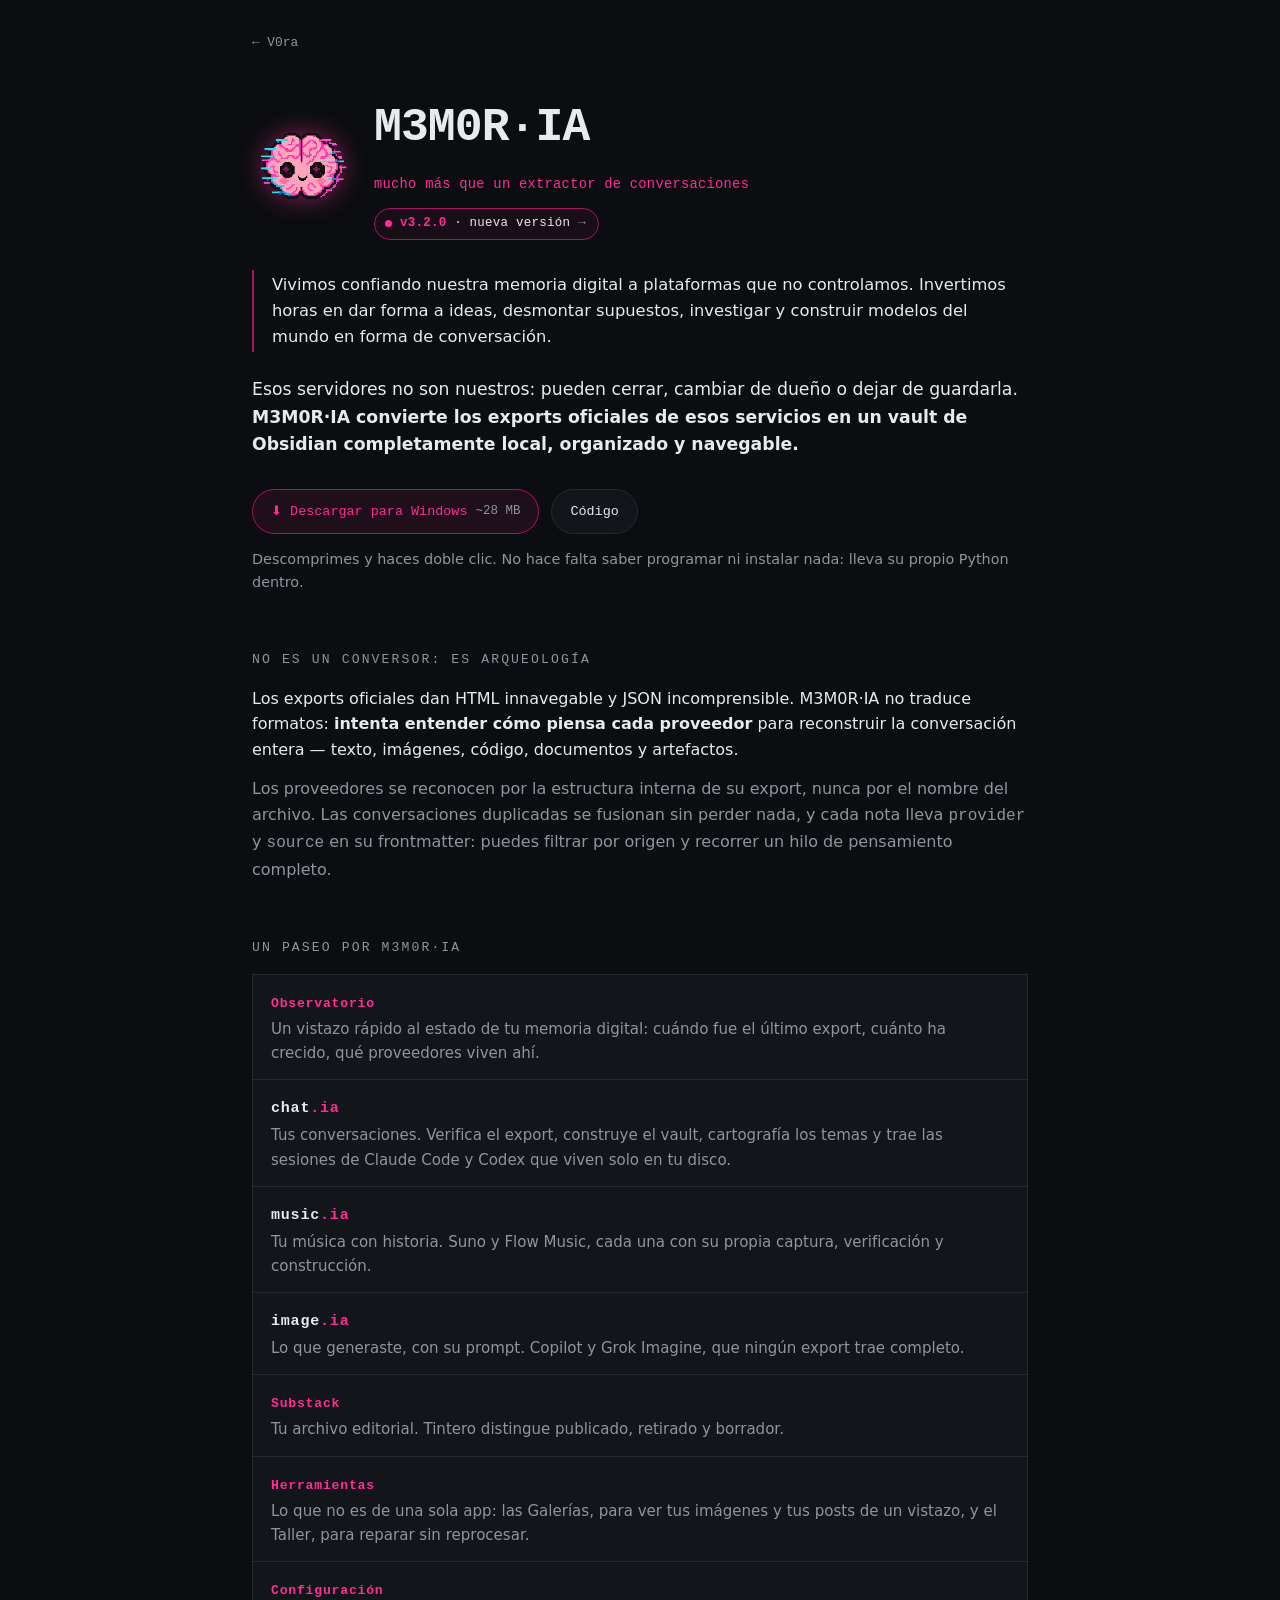
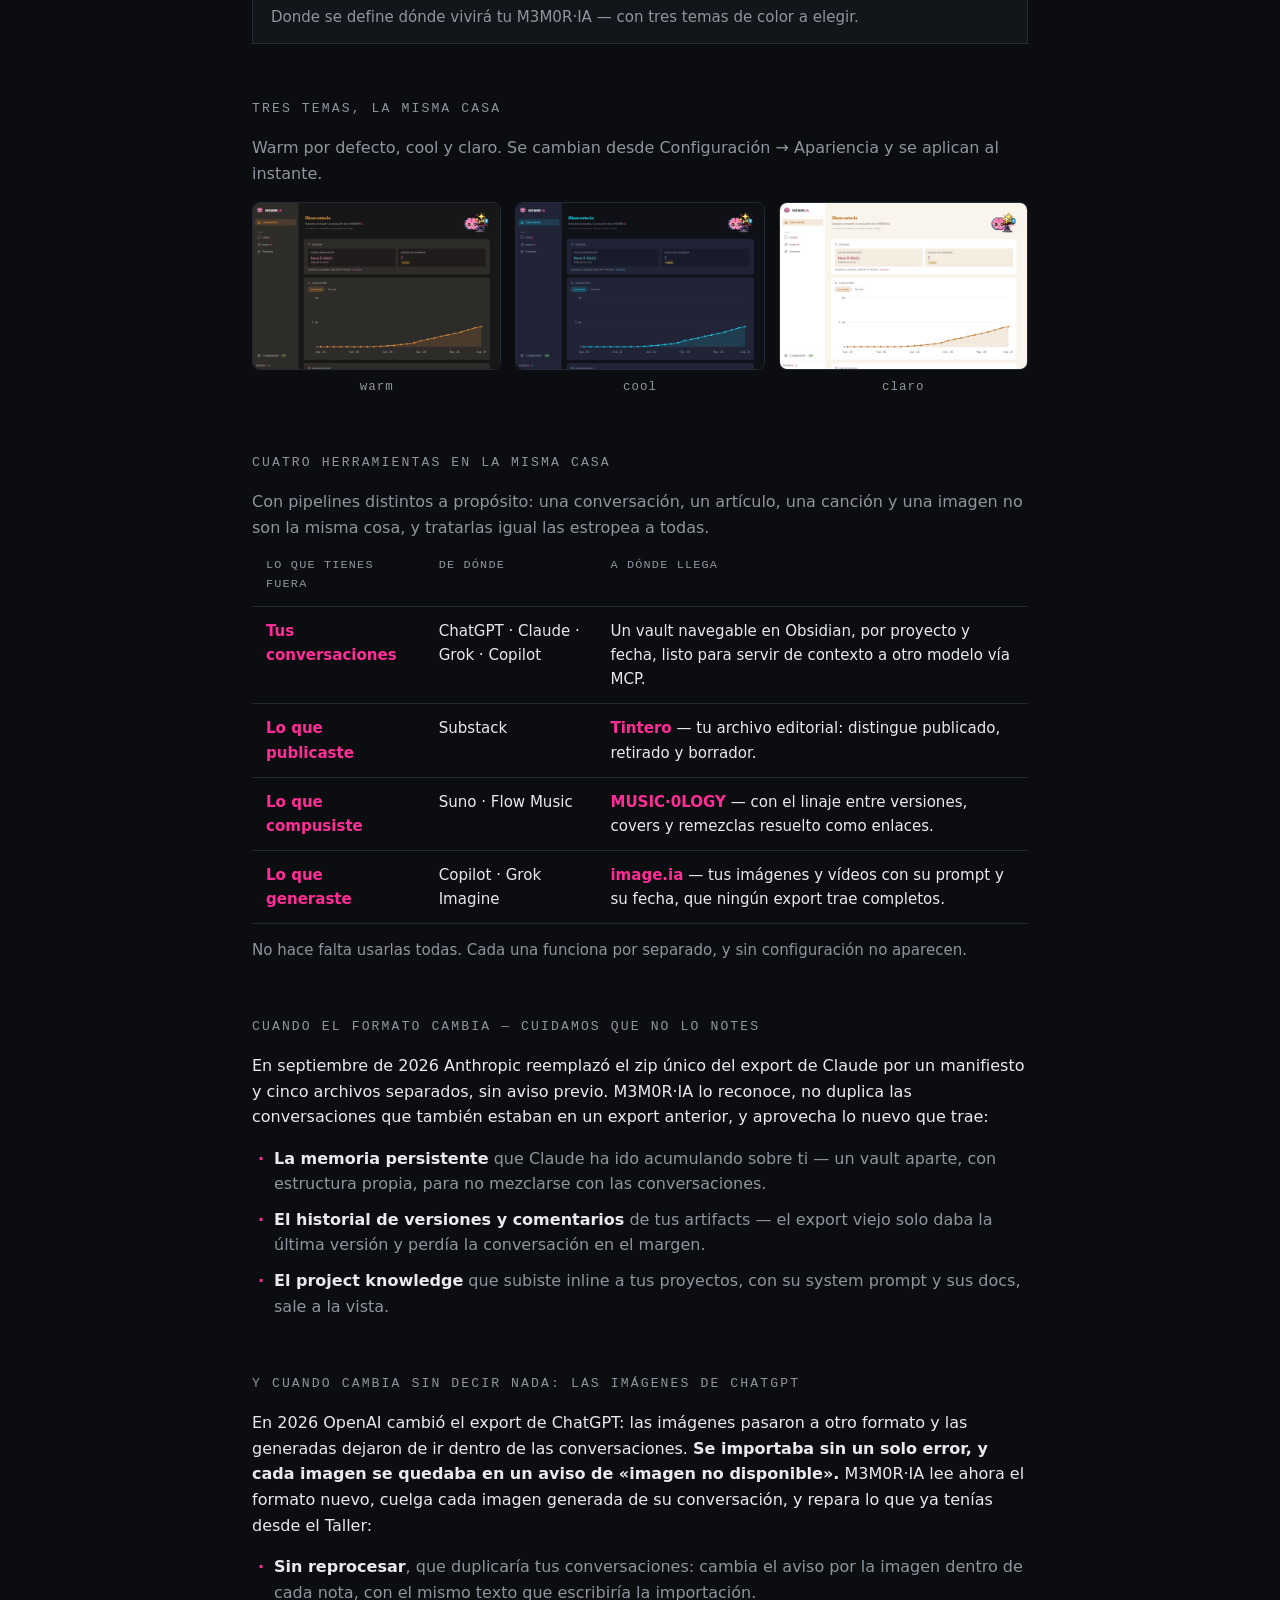
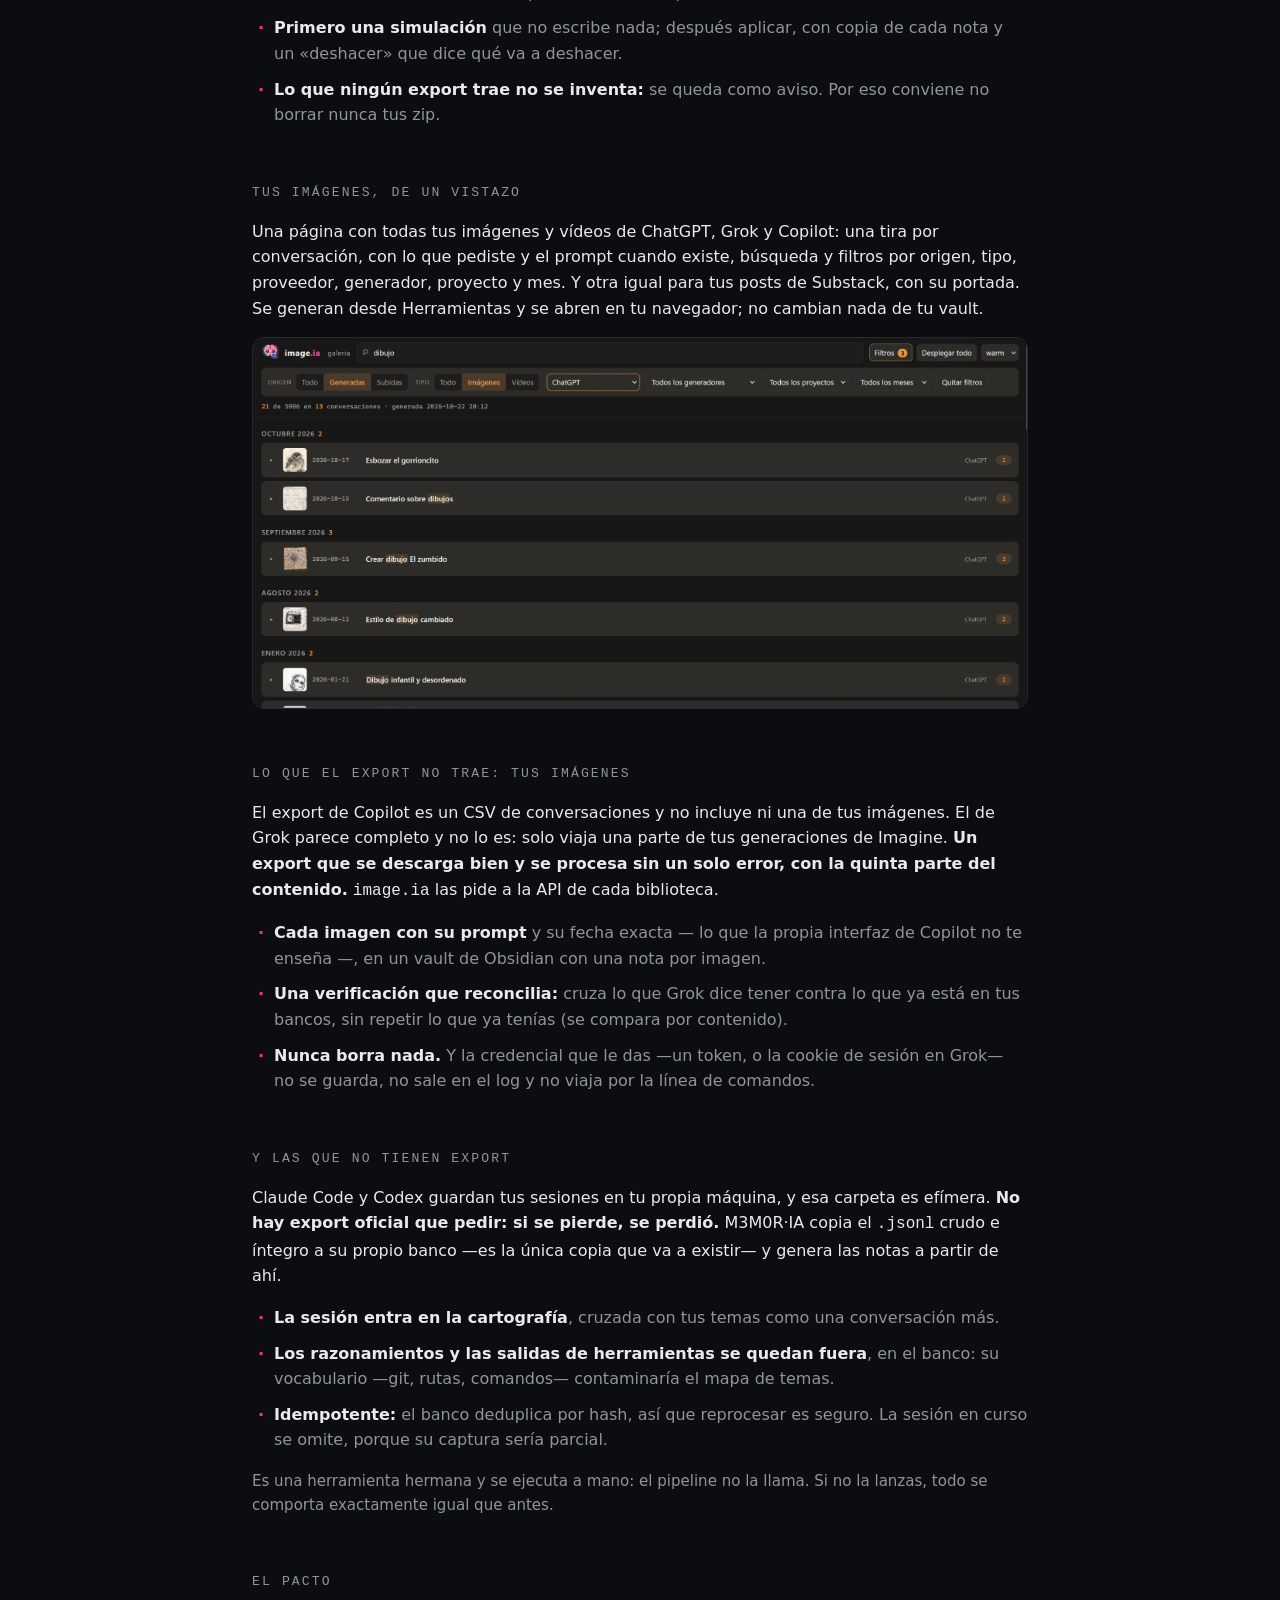
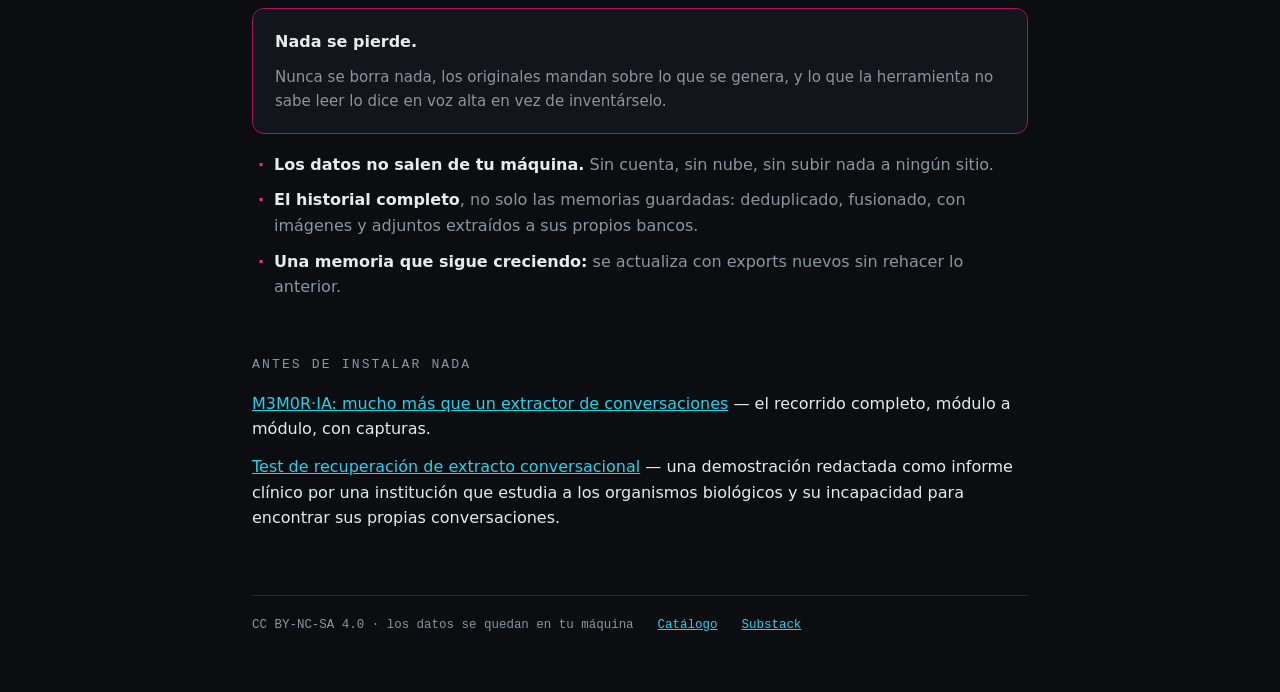
==== commit 4b534420: "feat(landing): v3.2.0, las imagenes de ChatGPT y la galeria Badge y peso a v3.2.0, Herramientas en e" ====
--- a/index.html
+++ b/index.html
@@ -178,9 +178,9 @@
       <div>
         <h1>M3M0R·IA</h1>
         <p class="claim">mucho más que un extractor de conversaciones</p>
-        <a class="badge-version" href="https://github.com/V0raOnline/MemorIA2GO/releases/tag/v3.1.0-es">
+        <a class="badge-version" href="https://github.com/V0raOnline/MemorIA2GO/releases/tag/v3.2.0-es">
           <span class="punto" aria-hidden="true"></span>
-          <span><b>v3.1.0</b> · nueva versión</span>
+          <span><b>v3.2.0</b> · nueva versión</span>
           <span class="flechita" aria-hidden="true">→</span>
         </a>
       </div>
@@ -201,7 +201,7 @@
 
     <div class="acciones">
       <a class="btn principal" href="https://github.com/V0raOnline/MemorIA2GO/releases/latest">
-        ⬇ Descargar para Windows <span class="peso">~21 MB</span>
+        ⬇ Descargar para Windows <span class="peso">~28 MB</span>
       </a>
       <a class="btn" href="https://github.com/V0raOnline/MemorIA2GO">Código</a>
     </div>
@@ -228,10 +228,11 @@
     <h2>Un paseo por M3M0R·IA</h2>
     <ul class="modulos">
       <li class="modulo"><b>Observatorio</b><span>Un vistazo rápido al estado de tu memoria digital: cuándo fue el último export, cuánto ha crecido, qué proveedores viven ahí.</span></li>
-      <li class="modulo"><b><span class="name">chat</span><span class="ia">.ia</span></b><span>Tus conversaciones. Verifica el export, construye el vault, cartografía los temas y reconecta lo que quedó suelto.</span></li>
+      <li class="modulo"><b><span class="name">chat</span><span class="ia">.ia</span></b><span>Tus conversaciones. Verifica el export, construye el vault, cartografía los temas y trae las sesiones de Claude Code y Codex que viven solo en tu disco.</span></li>
       <li class="modulo"><b><span class="name">music</span><span class="ia">.ia</span></b><span>Tu música con historia. Suno y Flow Music, cada una con su propia captura, verificación y construcción.</span></li>
       <li class="modulo"><b><span class="name">image</span><span class="ia">.ia</span></b><span>Lo que generaste, con su prompt. Copilot y Grok Imagine, que ningún export trae completo.</span></li>
       <li class="modulo"><b>Substack</b><span>Tu archivo editorial. Tintero distingue publicado, retirado y borrador.</span></li>
+      <li class="modulo"><b>Herramientas</b><span>Lo que no es de una sola app: las Galerías, para ver tus imágenes y tus posts de un vistazo, y el Taller, para reparar sin reprocesar.</span></li>
       <li class="modulo"><b>Configuración</b><span>Donde se define dónde vivirá tu M3M0R·IA — con tres temas de color a elegir.</span></li>
     </ul>
 
@@ -298,6 +299,33 @@
       <li><b>El project knowledge</b> que subiste inline a tus proyectos, con su system prompt y sus docs, sale a la vista.</li>
     </ul>
 
+    <h2>Y cuando cambia sin decir nada: las imágenes de ChatGPT</h2>
+    <p style="margin:0">
+      En 2026 OpenAI cambió el export de ChatGPT: las imágenes pasaron a otro
+      formato y las generadas dejaron de ir dentro de las conversaciones.
+      <strong>Se importaba sin un solo error, y cada imagen se quedaba en un
+      aviso de «imagen no disponible».</strong> M3M0R·IA lee ahora el formato
+      nuevo, cuelga cada imagen generada de su conversación, y repara lo que ya
+      tenías desde el Taller:
+    </p>
+    <ul class="claves" style="margin-top:16px">
+      <li><b>Sin reprocesar</b>, que duplicaría tus conversaciones: cambia el aviso por la imagen dentro de cada nota, con el mismo texto que escribiría la importación.</li>
+      <li><b>Primero una simulación</b> que no escribe nada; después aplicar, con copia de cada nota y un «deshacer» que dice qué va a deshacer.</li>
+      <li><b>Lo que ningún export trae no se inventa:</b> se queda como aviso. Por eso conviene no borrar nunca tus zip.</li>
+    </ul>
+
+    <h2>Tus imágenes, de un vistazo</h2>
+    <p style="margin:0 0 16px">
+      Una página con todas tus imágenes y vídeos de ChatGPT, Grok y Copilot: una
+      tira por conversación, con lo que pediste y el prompt cuando existe,
+      búsqueda y filtros por origen, tipo, proveedor, generador, proyecto y mes.
+      Y otra igual para tus posts de Substack, con su portada. Se generan desde
+      Herramientas y se abren en tu navegador; no cambian nada de tu vault.
+    </p>
+    <figure>
+      <img src="assets/galeria-imagenes.webp" alt="La galería de imágenes de M3M0R·IA: búsqueda «dibujo» con los filtros de generadas, imágenes y ChatGPT, una tira por conversación con su miniatura, fecha y número de imágenes" loading="lazy">
+    </figure>
+
     <h2>Lo que el export no trae: tus imágenes</h2>
     <p style="margin:0">
       El export de Copilot es un CSV de conversaciones y no incluye ni una de
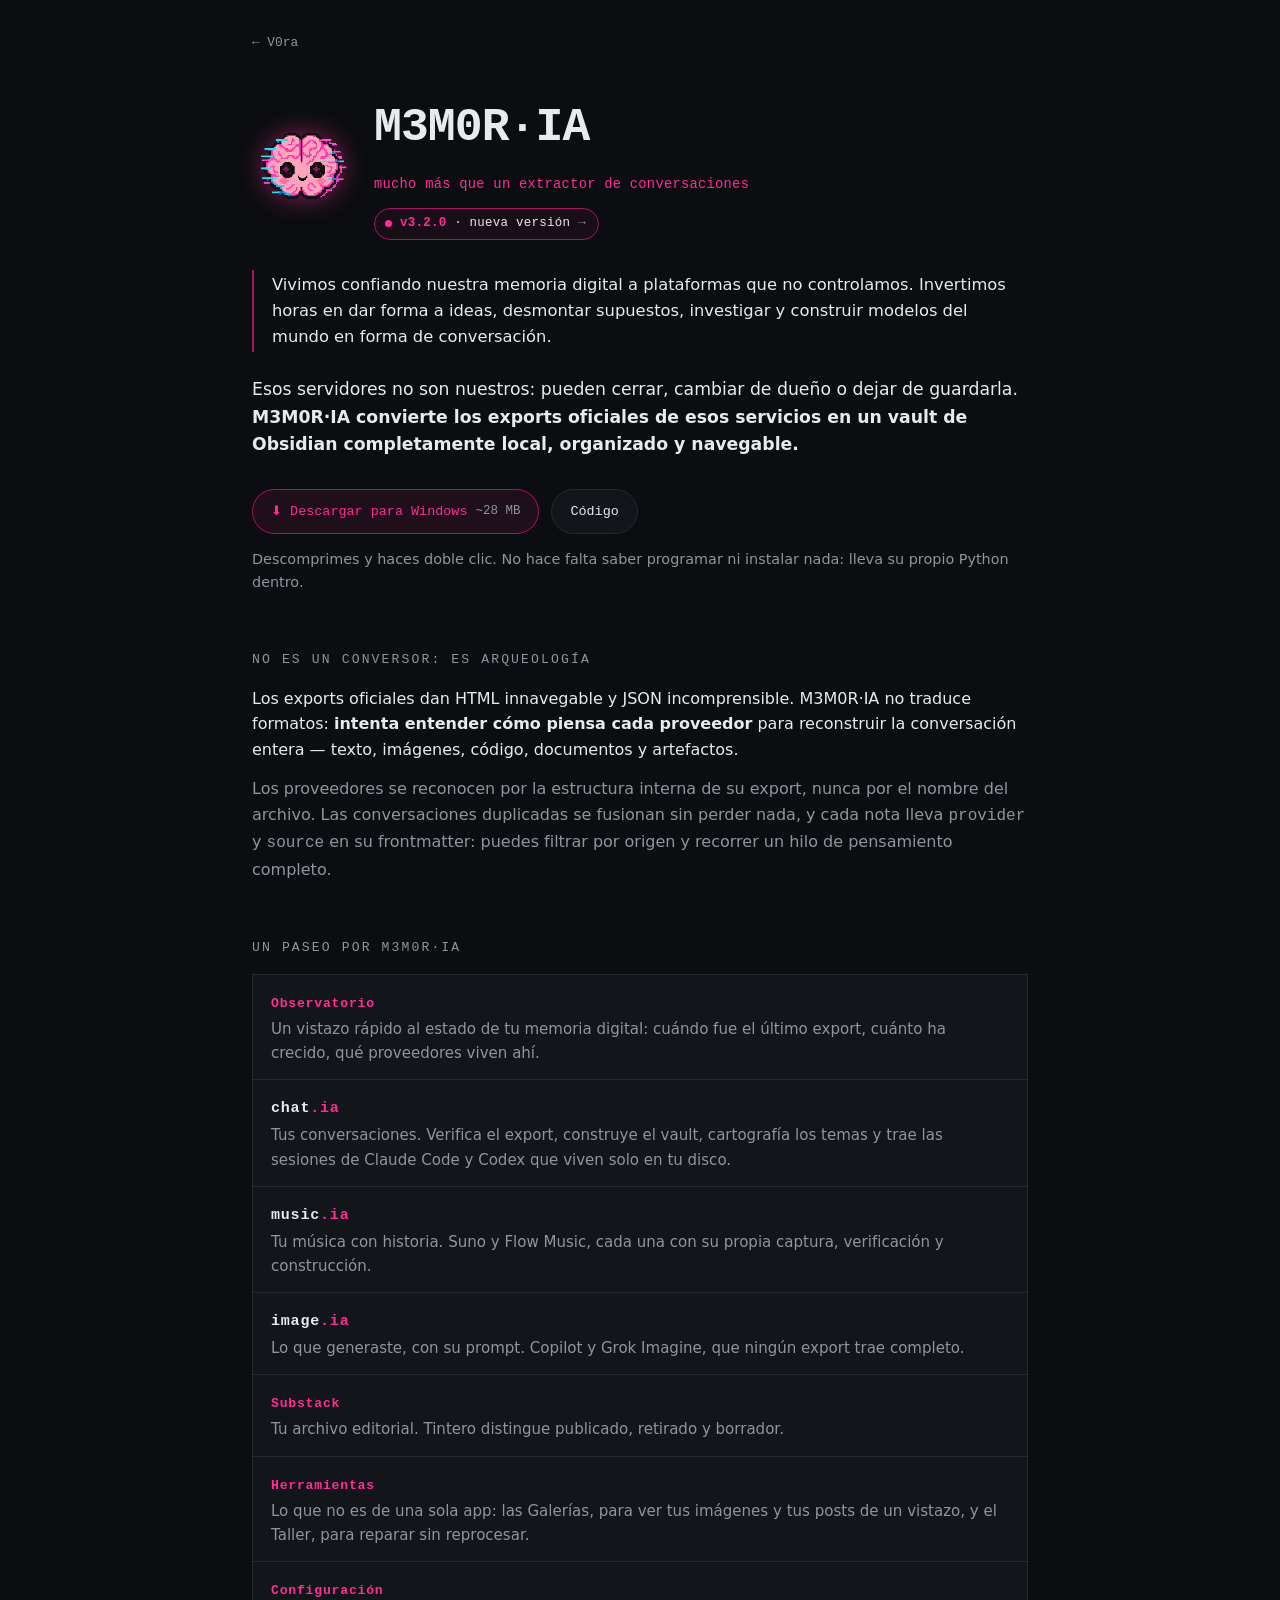
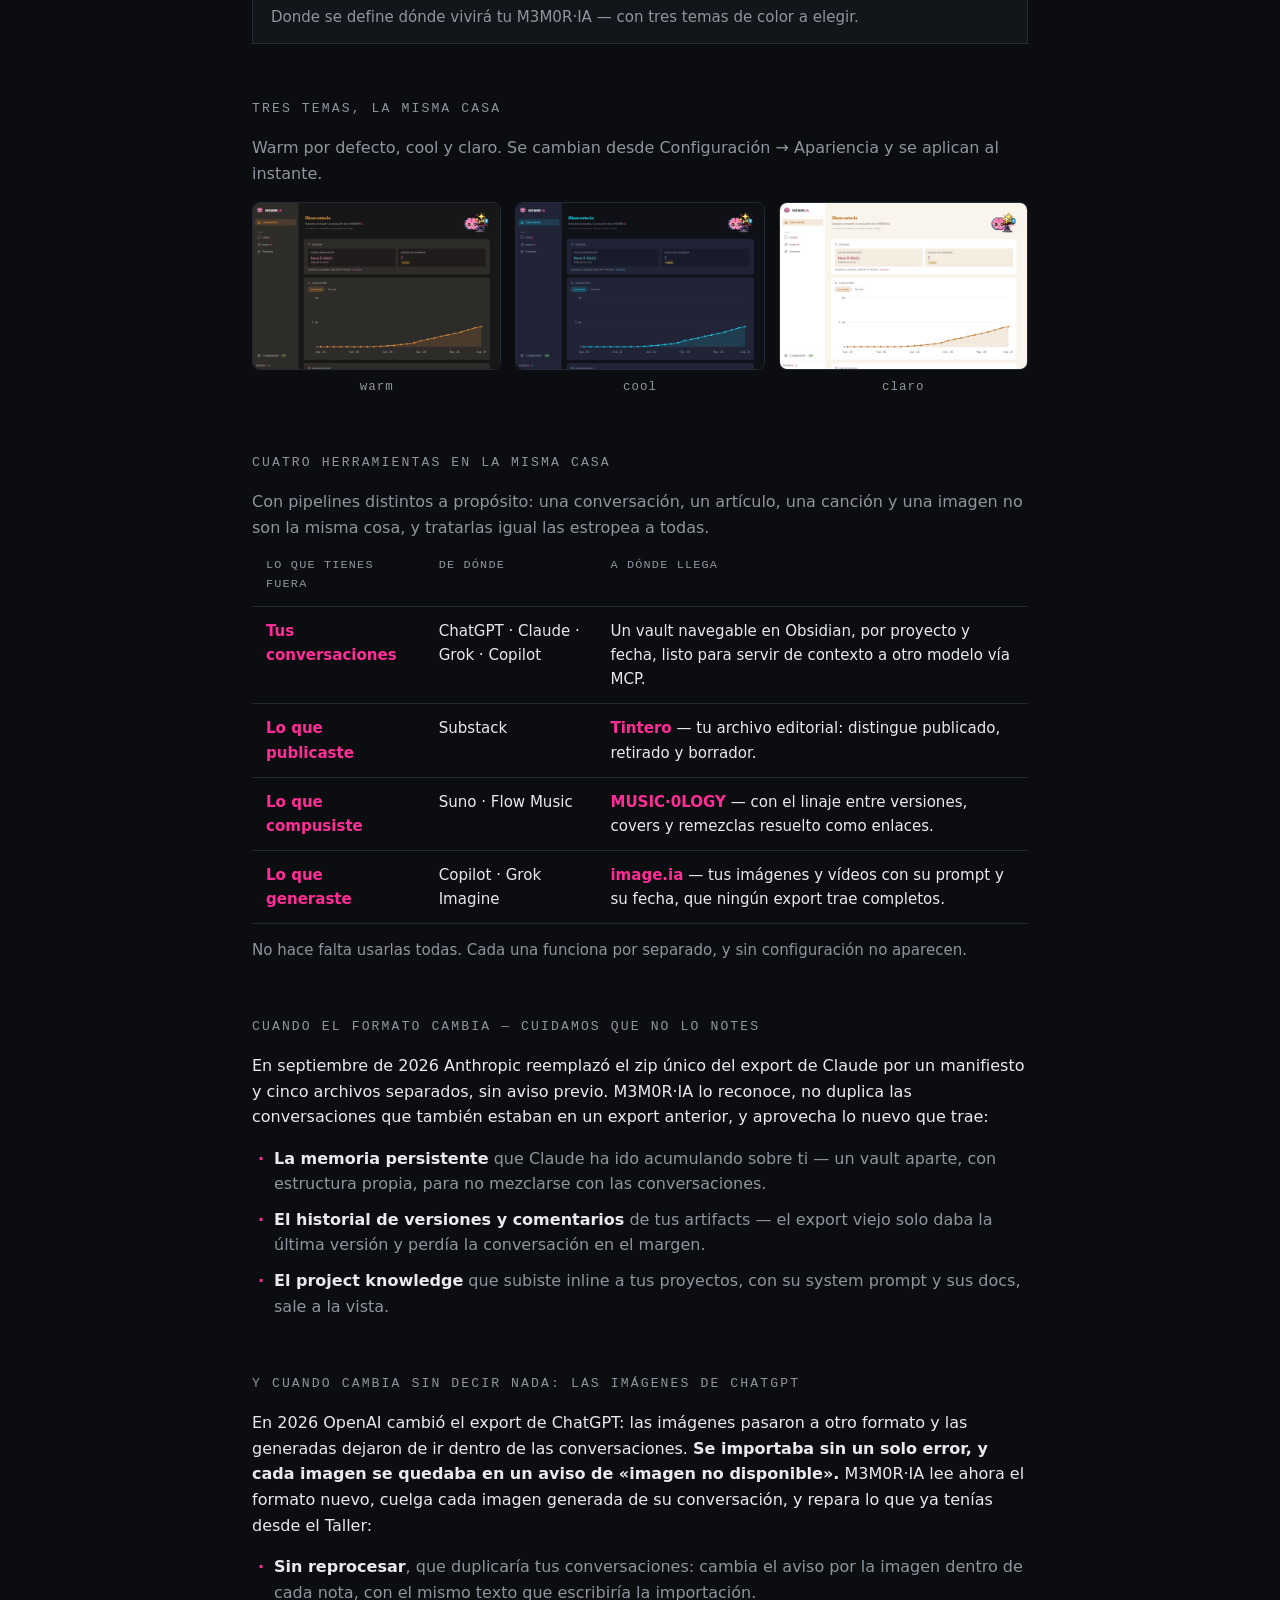
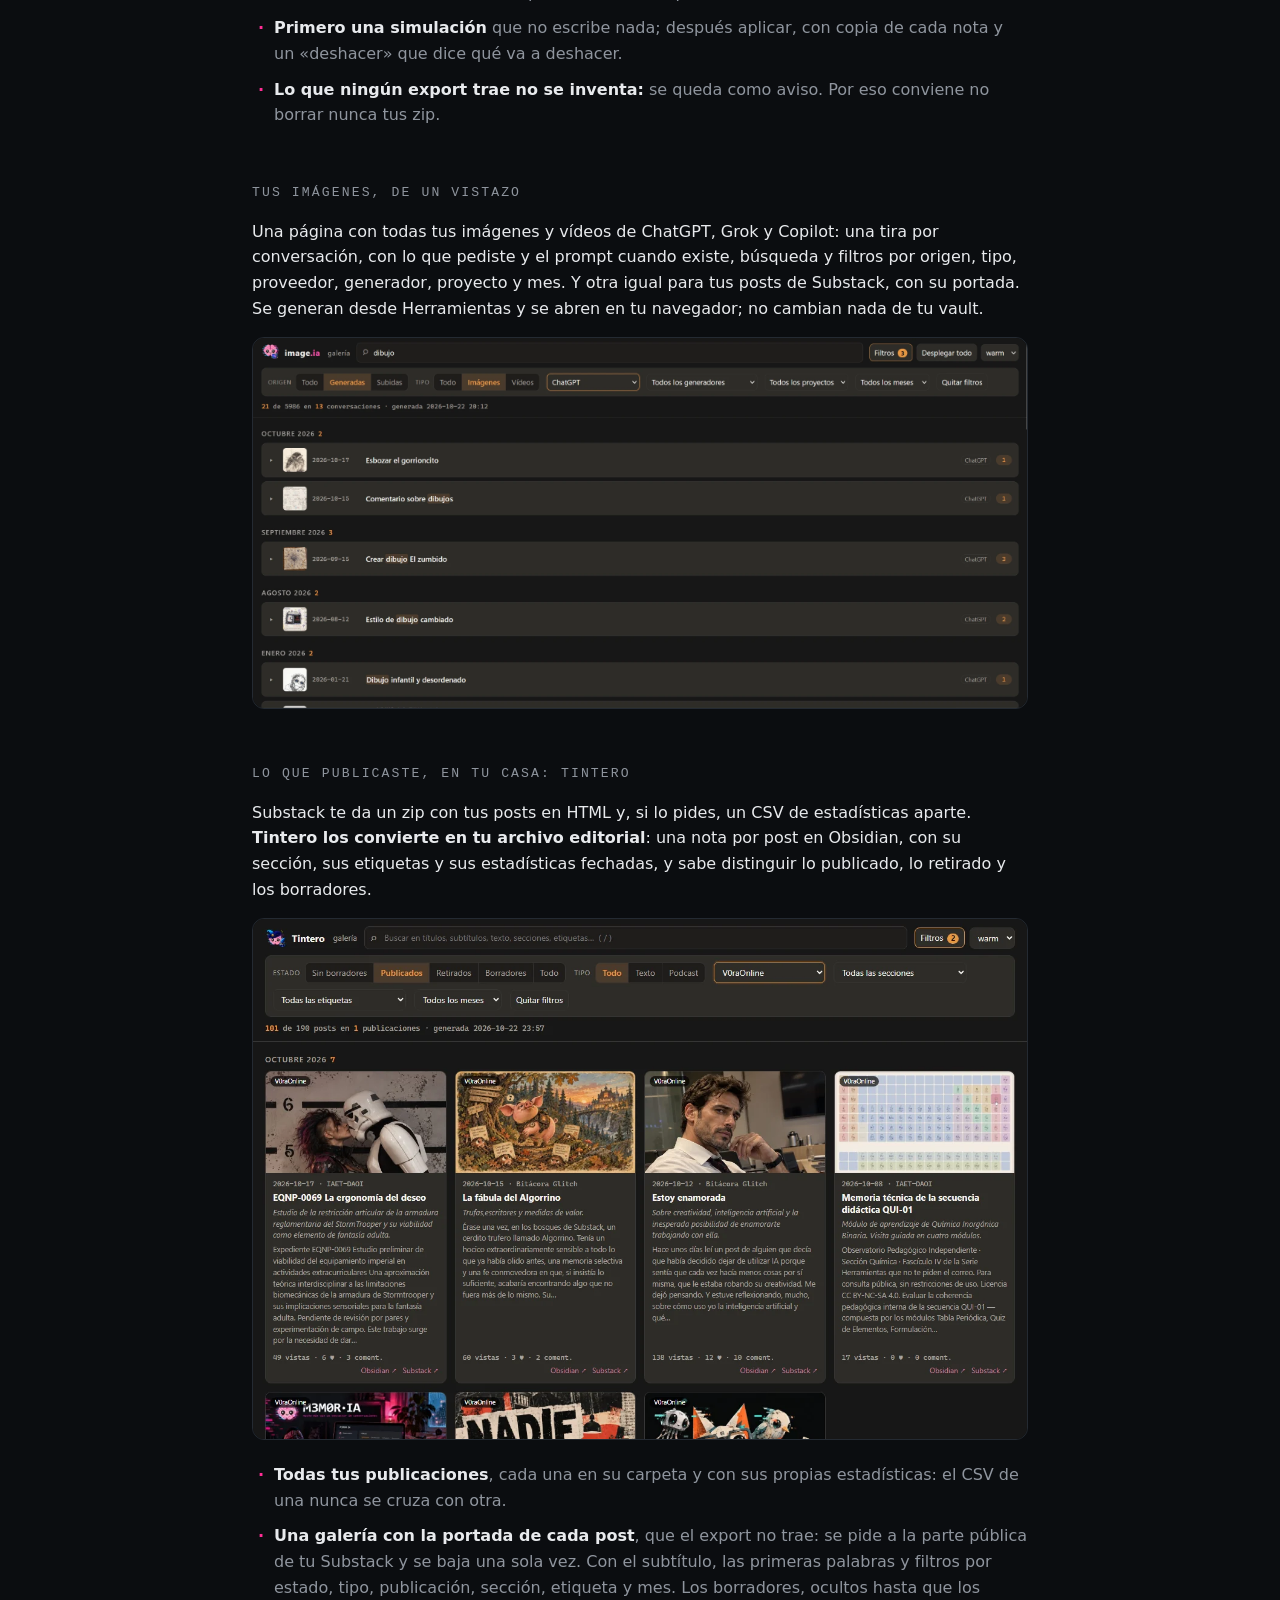
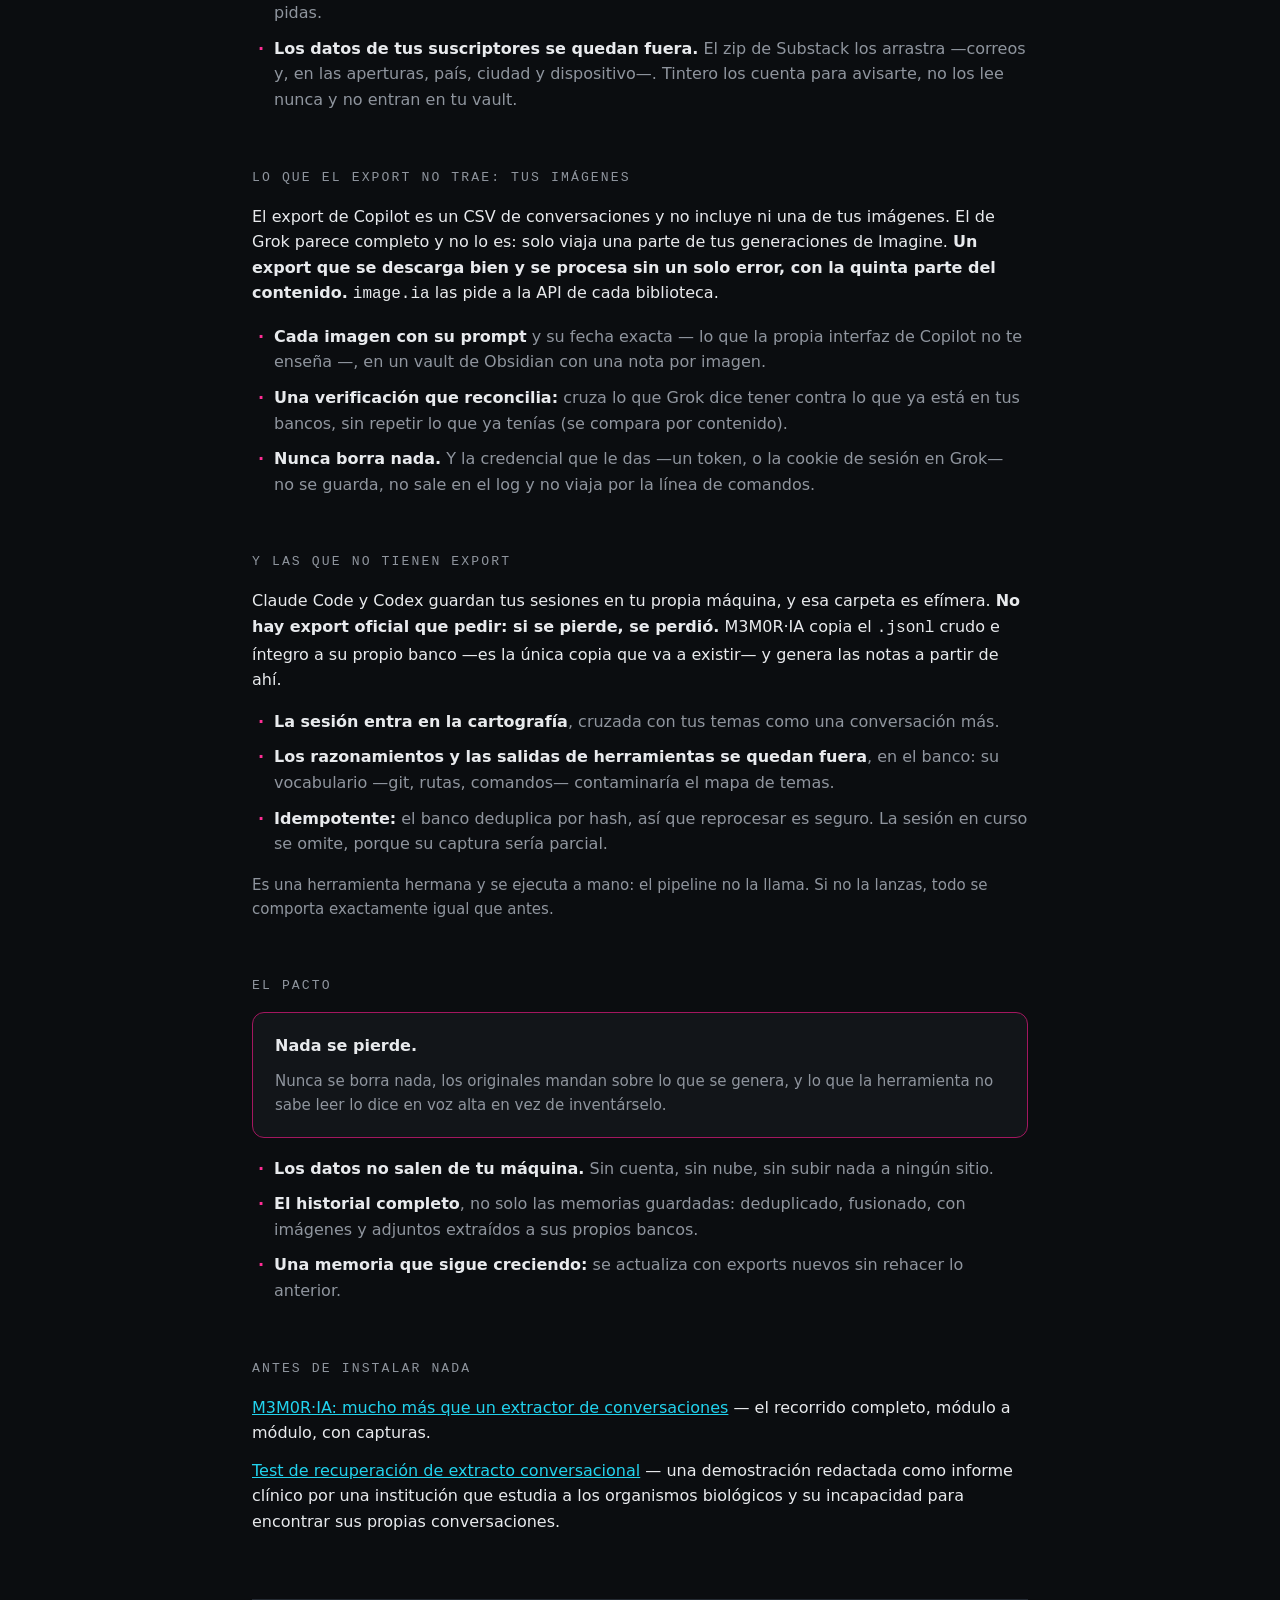
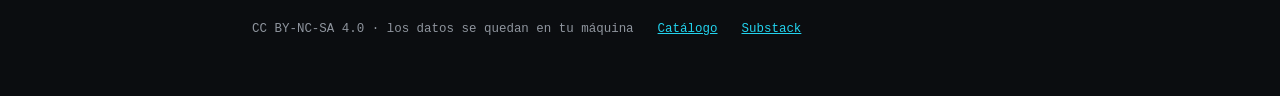
==== commit d44ce0c1: "feat(landing): seccion de Tintero con su galeria Lo que publicaste, en tu casa: el archivo editorial" ====
--- a/index.html
+++ b/index.html
@@ -326,6 +326,23 @@
       <img src="assets/galeria-imagenes.webp" alt="La galería de imágenes de M3M0R·IA: búsqueda «dibujo» con los filtros de generadas, imágenes y ChatGPT, una tira por conversación con su miniatura, fecha y número de imágenes" loading="lazy">
     </figure>
 
+    <h2>Lo que publicaste, en tu casa: Tintero</h2>
+    <p style="margin:0 0 16px">
+      Substack te da un zip con tus posts en HTML y, si lo pides, un CSV de
+      estadísticas aparte. <strong>Tintero los convierte en tu archivo
+      editorial</strong>: una nota por post en Obsidian, con su sección, sus
+      etiquetas y sus estadísticas fechadas, y sabe distinguir lo publicado, lo
+      retirado y los borradores.
+    </p>
+    <figure>
+      <img src="assets/galeria-tintero.webp" alt="La galería de Tintero: los posts publicados de V0raOnline en tarjetas con su portada, sección, título, subtítulo, primeras palabras y estadísticas, con el panel de filtros abierto por estado, tipo y publicación" loading="lazy">
+    </figure>
+    <ul class="claves">
+      <li><b>Todas tus publicaciones</b>, cada una en su carpeta y con sus propias estadísticas: el CSV de una nunca se cruza con otra.</li>
+      <li><b>Una galería con la portada de cada post</b>, que el export no trae: se pide a la parte pública de tu Substack y se baja una sola vez. Con el subtítulo, las primeras palabras y filtros por estado, tipo, publicación, sección, etiqueta y mes. Los borradores, ocultos hasta que los pidas.</li>
+      <li><b>Los datos de tus suscriptores se quedan fuera.</b> El zip de Substack los arrastra —correos y, en las aperturas, país, ciudad y dispositivo—. Tintero los cuenta para avisarte, no los lee nunca y no entran en tu vault.</li>
+    </ul>
+
     <h2>Lo que el export no trae: tus imágenes</h2>
     <p style="margin:0">
       El export de Copilot es un CSV de conversaciones y no incluye ni una de
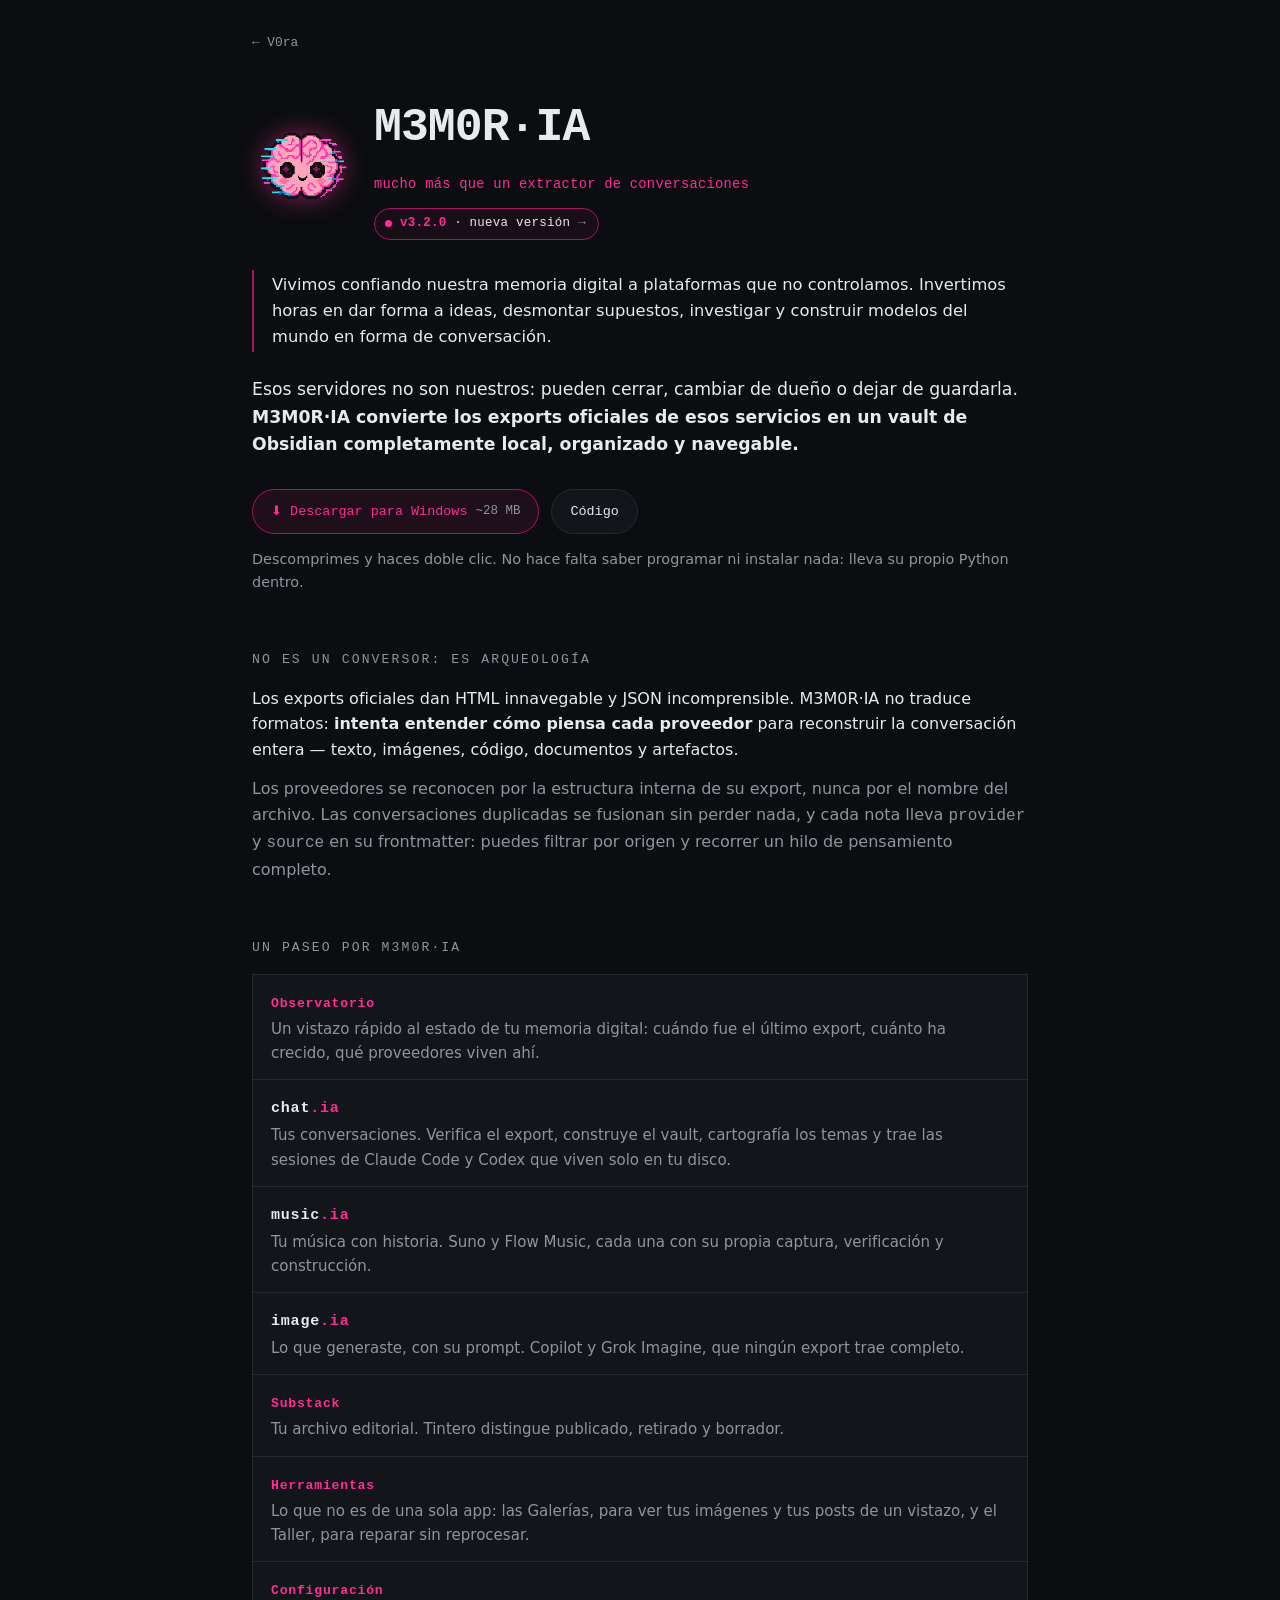
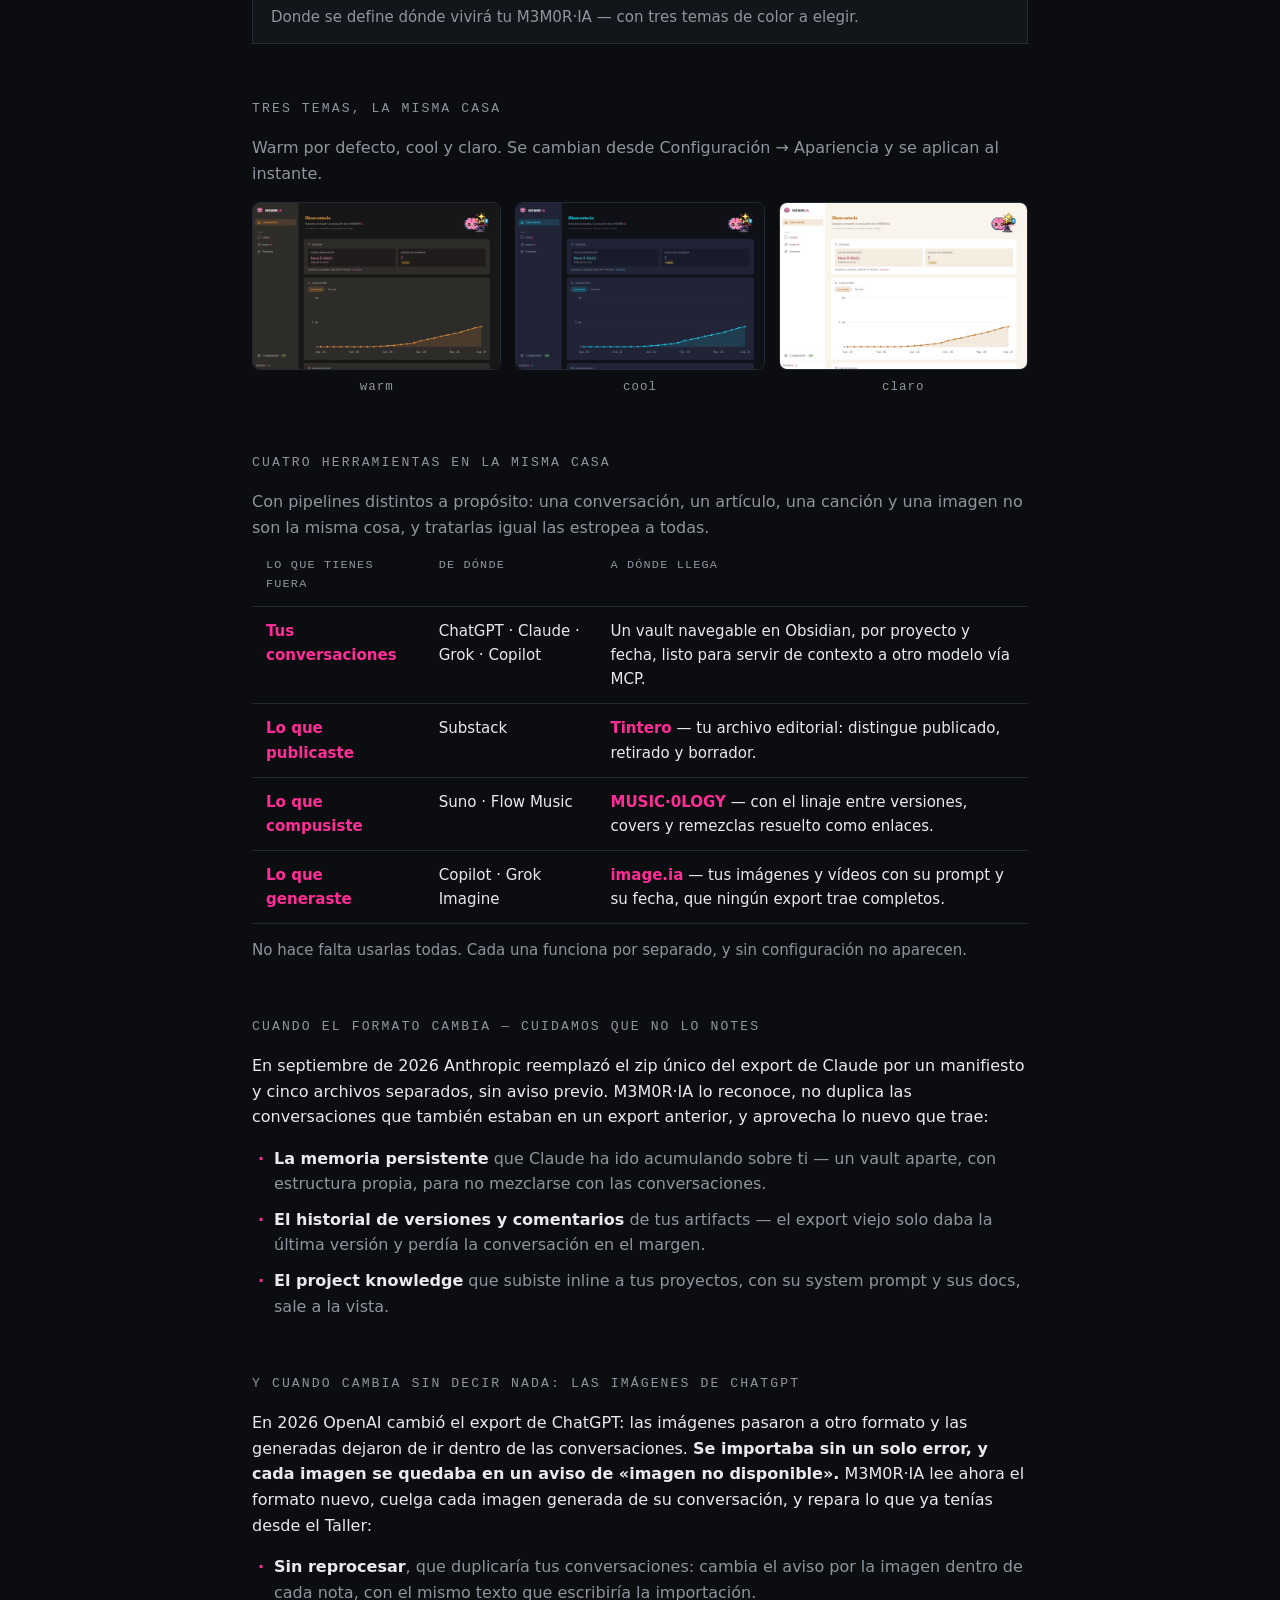
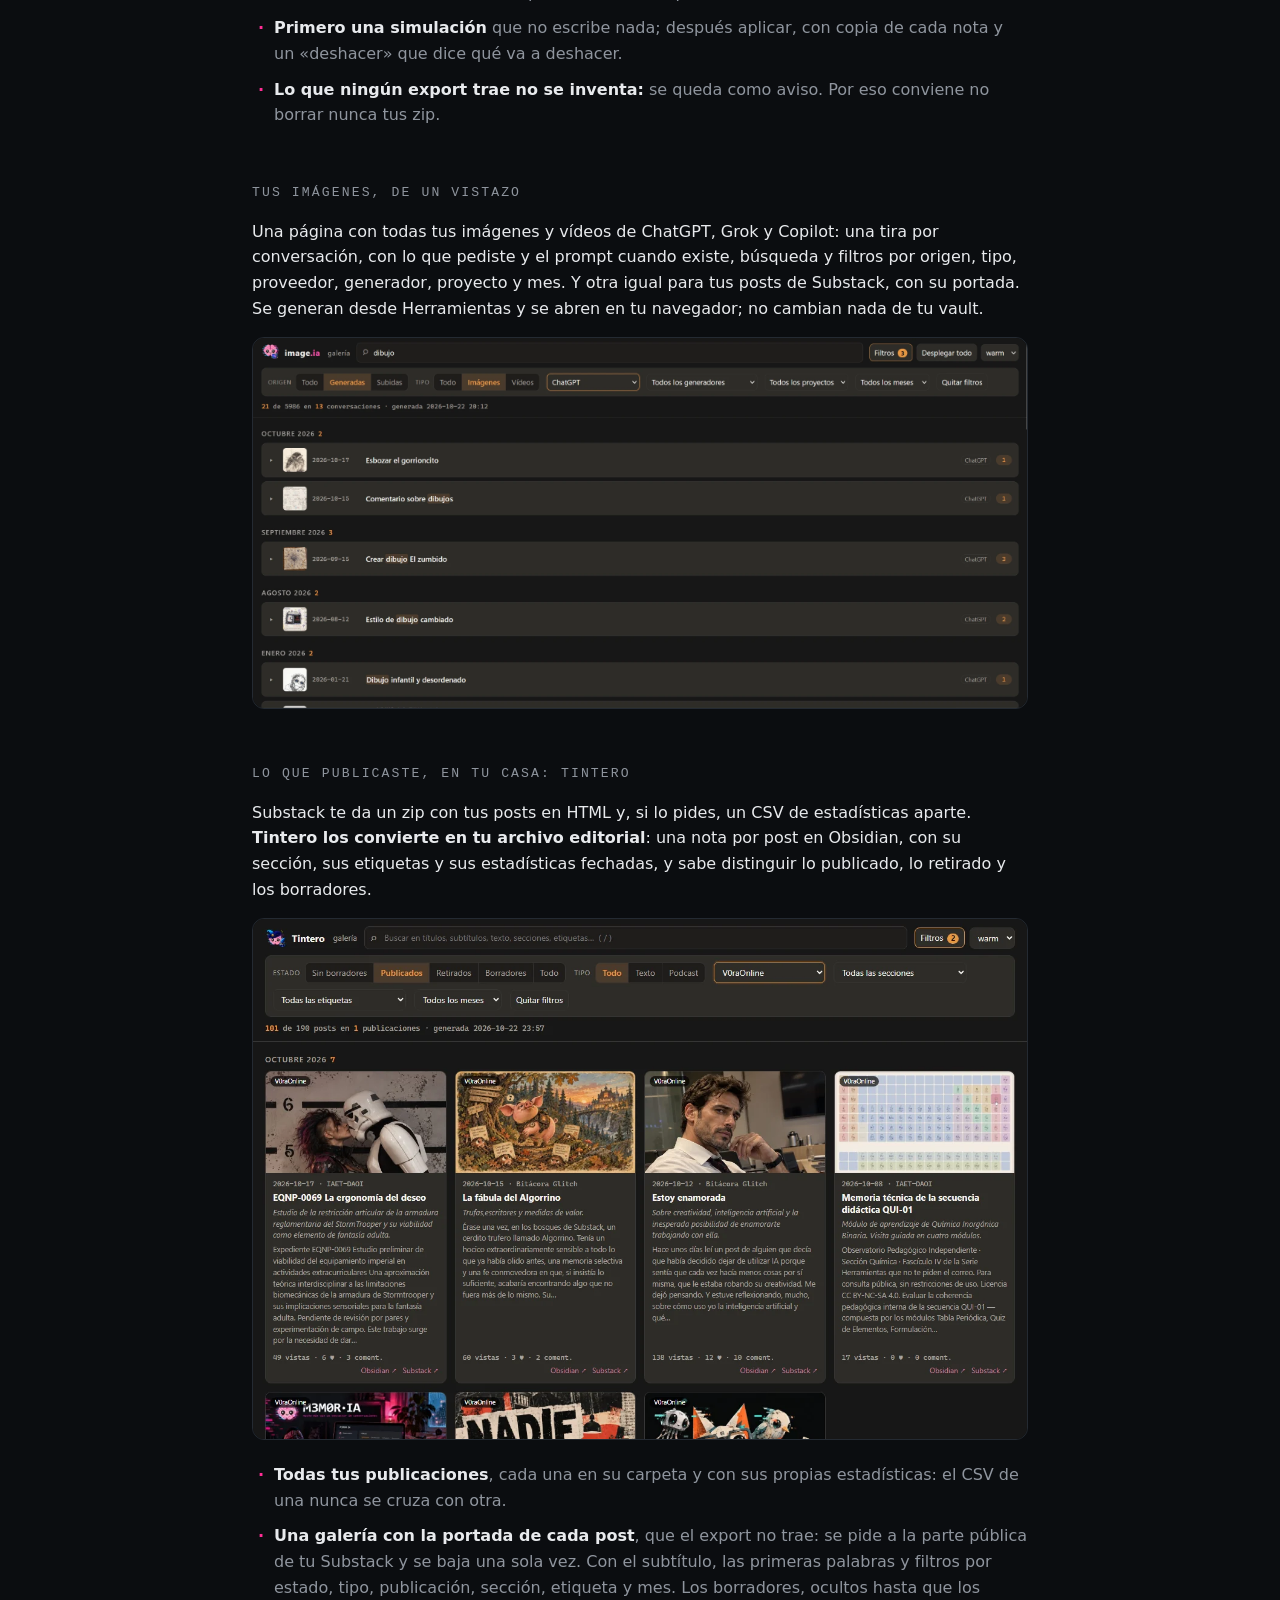
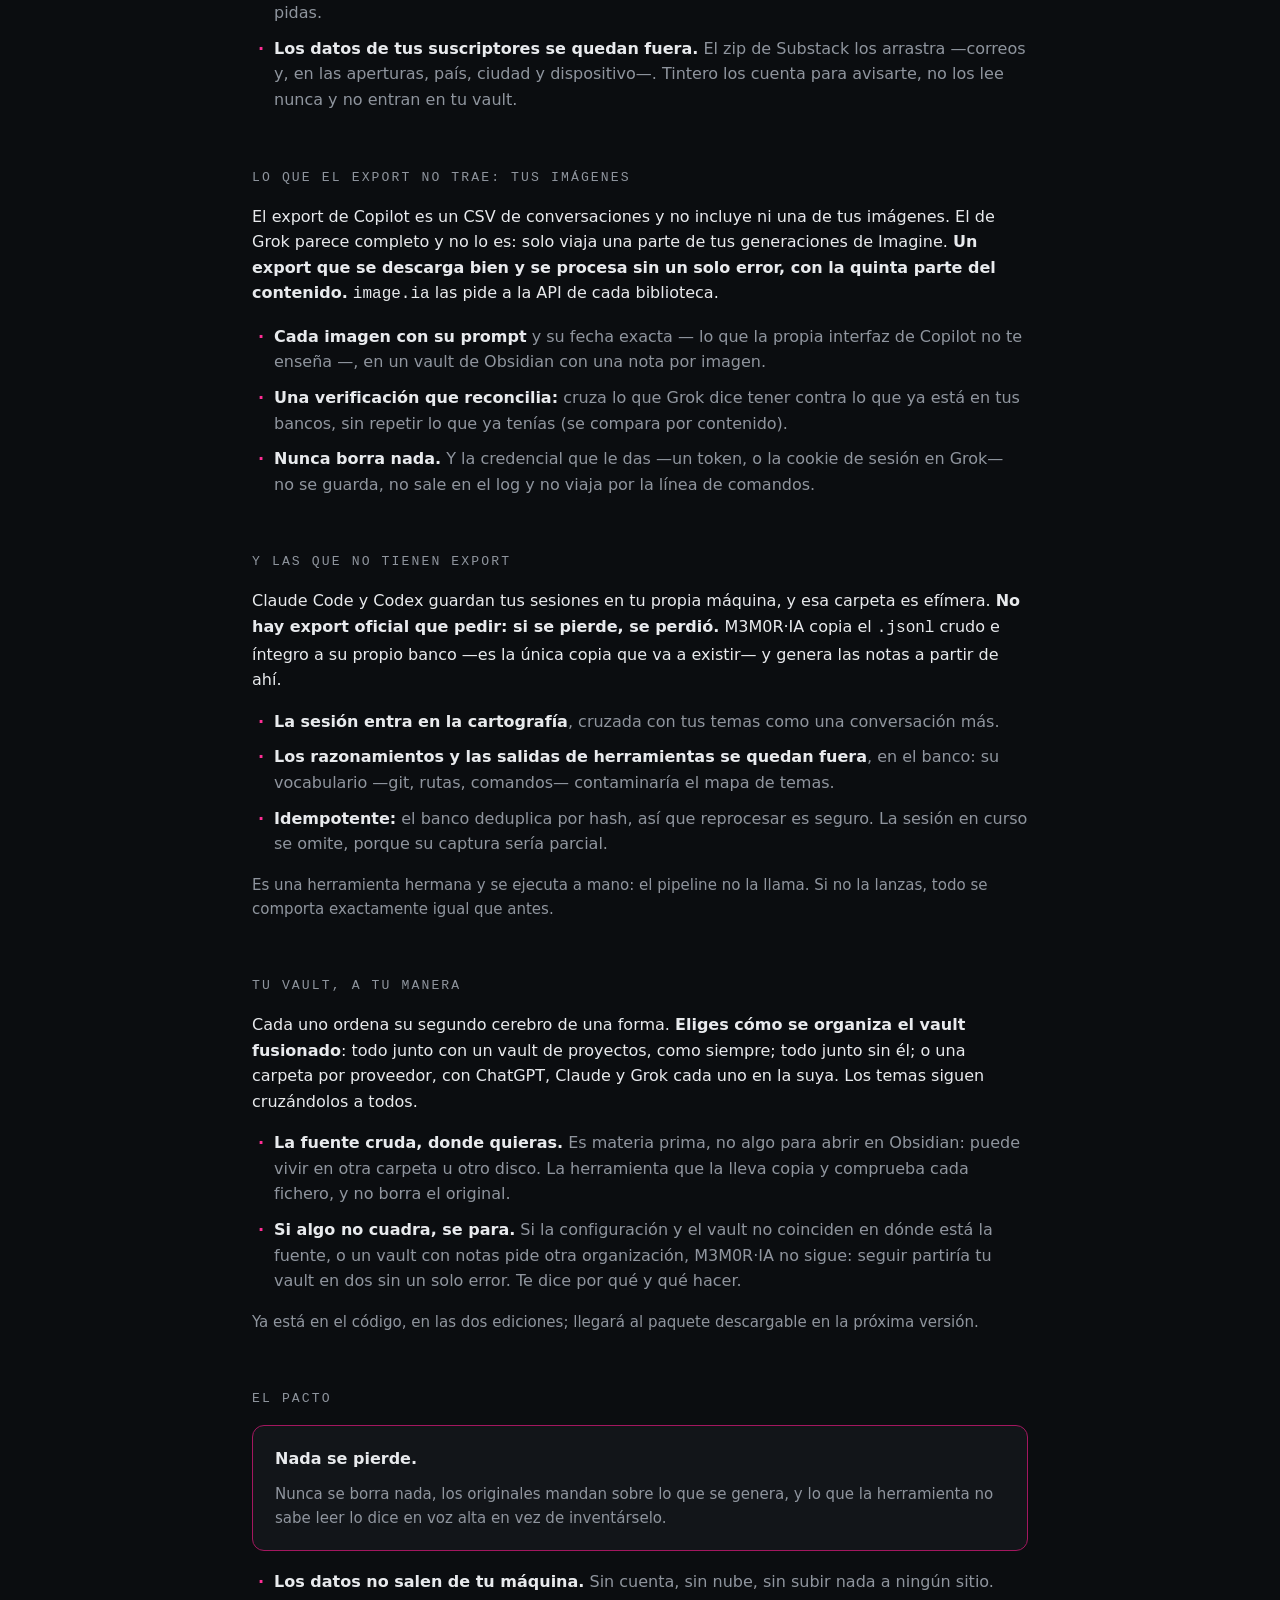
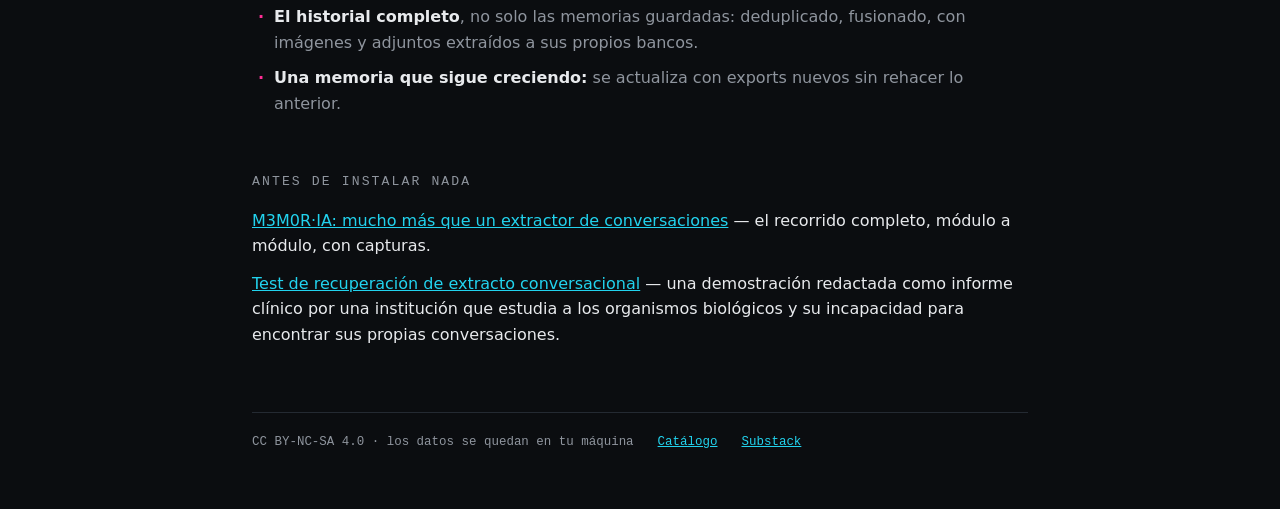
==== commit 4c40a72c: "feat(landing): seccion «Tu vault, a tu manera» Las tres organizaciones del vault fusionado, la fuent" ====
--- a/index.html
+++ b/index.html
@@ -375,6 +375,23 @@
       Si no la lanzas, todo se comporta exactamente igual que antes.
     </p>
 
+    <h2>Tu vault, a tu manera</h2>
+    <p style="margin:0">
+      Cada uno ordena su segundo cerebro de una forma. <strong>Eliges cómo se
+      organiza el vault fusionado</strong>: todo junto con un vault de
+      proyectos, como siempre; todo junto sin él; o una carpeta por proveedor,
+      con ChatGPT, Claude y Grok cada uno en la suya. Los temas siguen
+      cruzándolos a todos.
+    </p>
+    <ul class="claves" style="margin-top:16px">
+      <li><b>La fuente cruda, donde quieras.</b> Es materia prima, no algo para abrir en Obsidian: puede vivir en otra carpeta u otro disco. La herramienta que la lleva copia y comprueba cada fichero, y no borra el original.</li>
+      <li><b>Si algo no cuadra, se para.</b> Si la configuración y el vault no coinciden en dónde está la fuente, o un vault con notas pide otra organización, M3M0R·IA no sigue: seguir partiría tu vault en dos sin un solo error. Te dice por qué y qué hacer.</li>
+    </ul>
+    <p style="margin:16px 0 0;color:var(--muted);font-size:.94rem">
+      Ya está en el código, en las dos ediciones; llegará al paquete descargable
+      en la próxima versión.
+    </p>
+
     <h2>El pacto</h2>
     <div class="pacto">
       <p><strong>Nada se pierde.</strong></p>
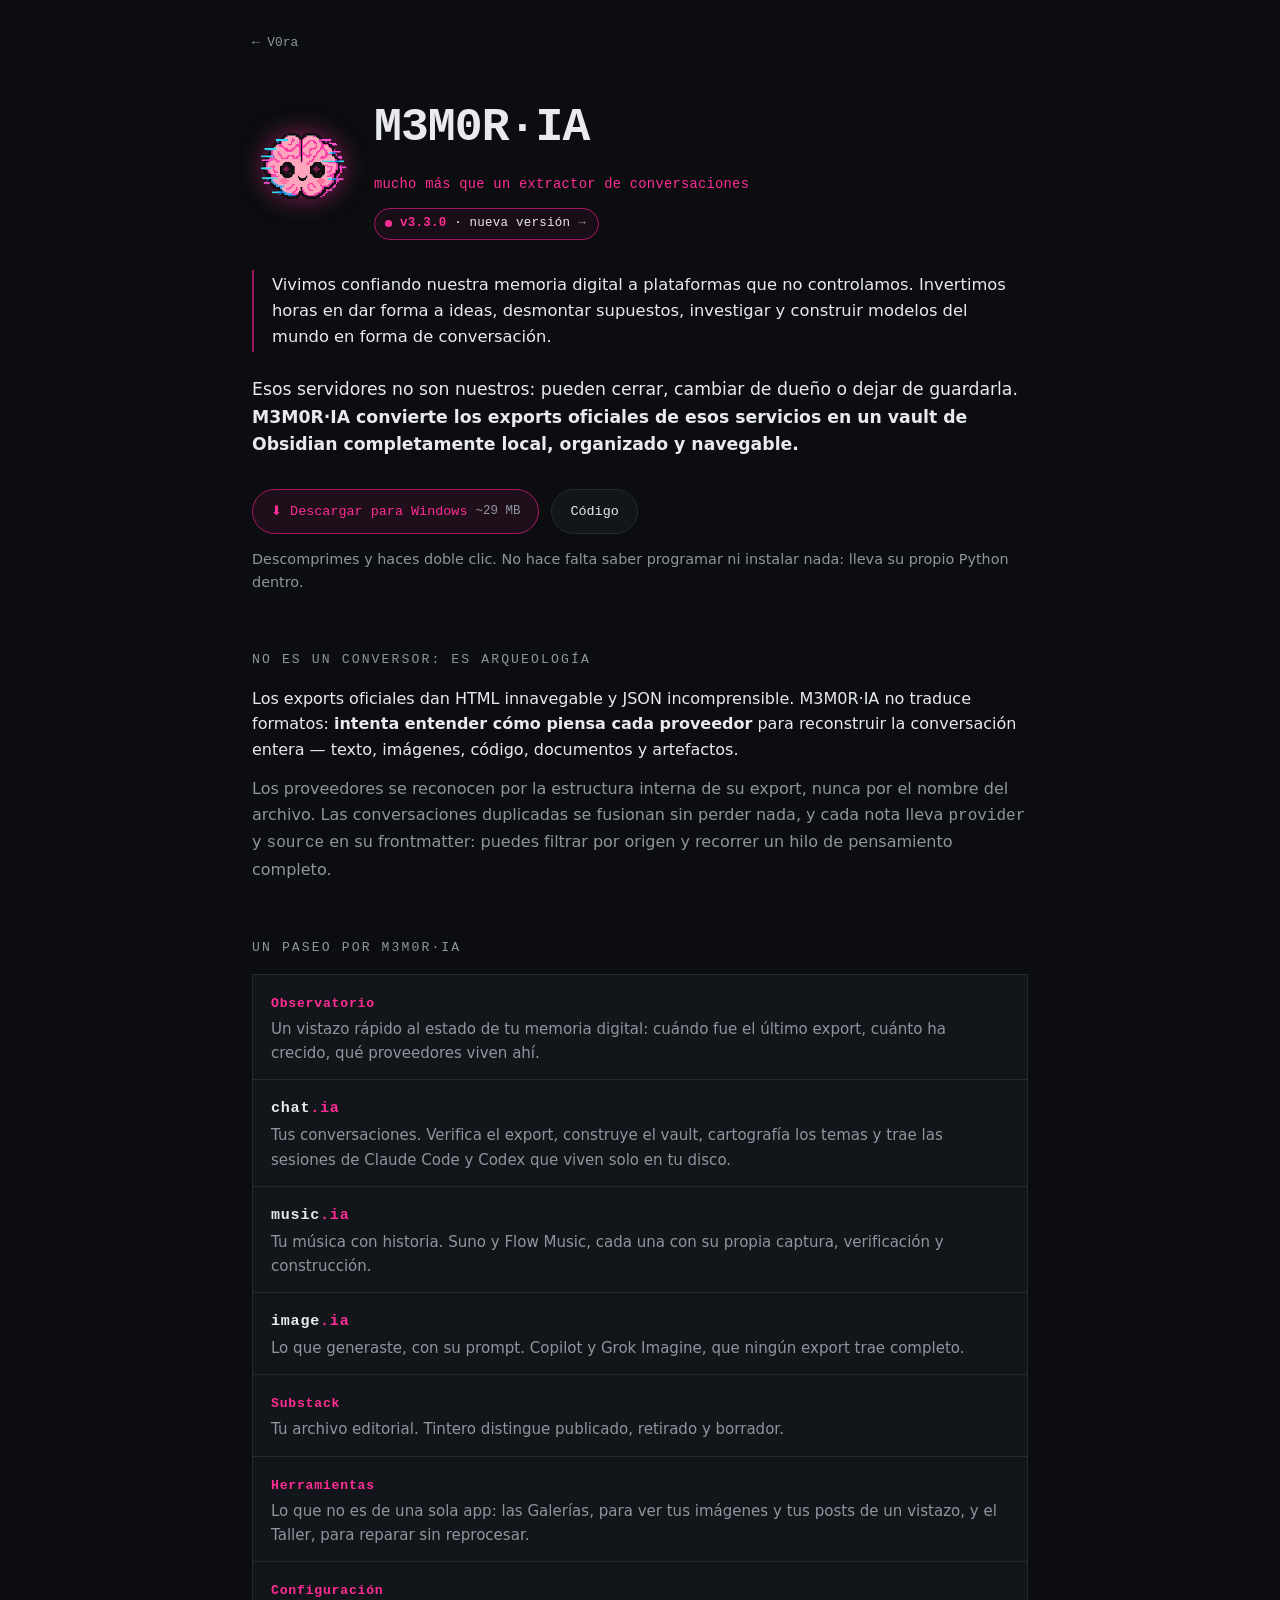
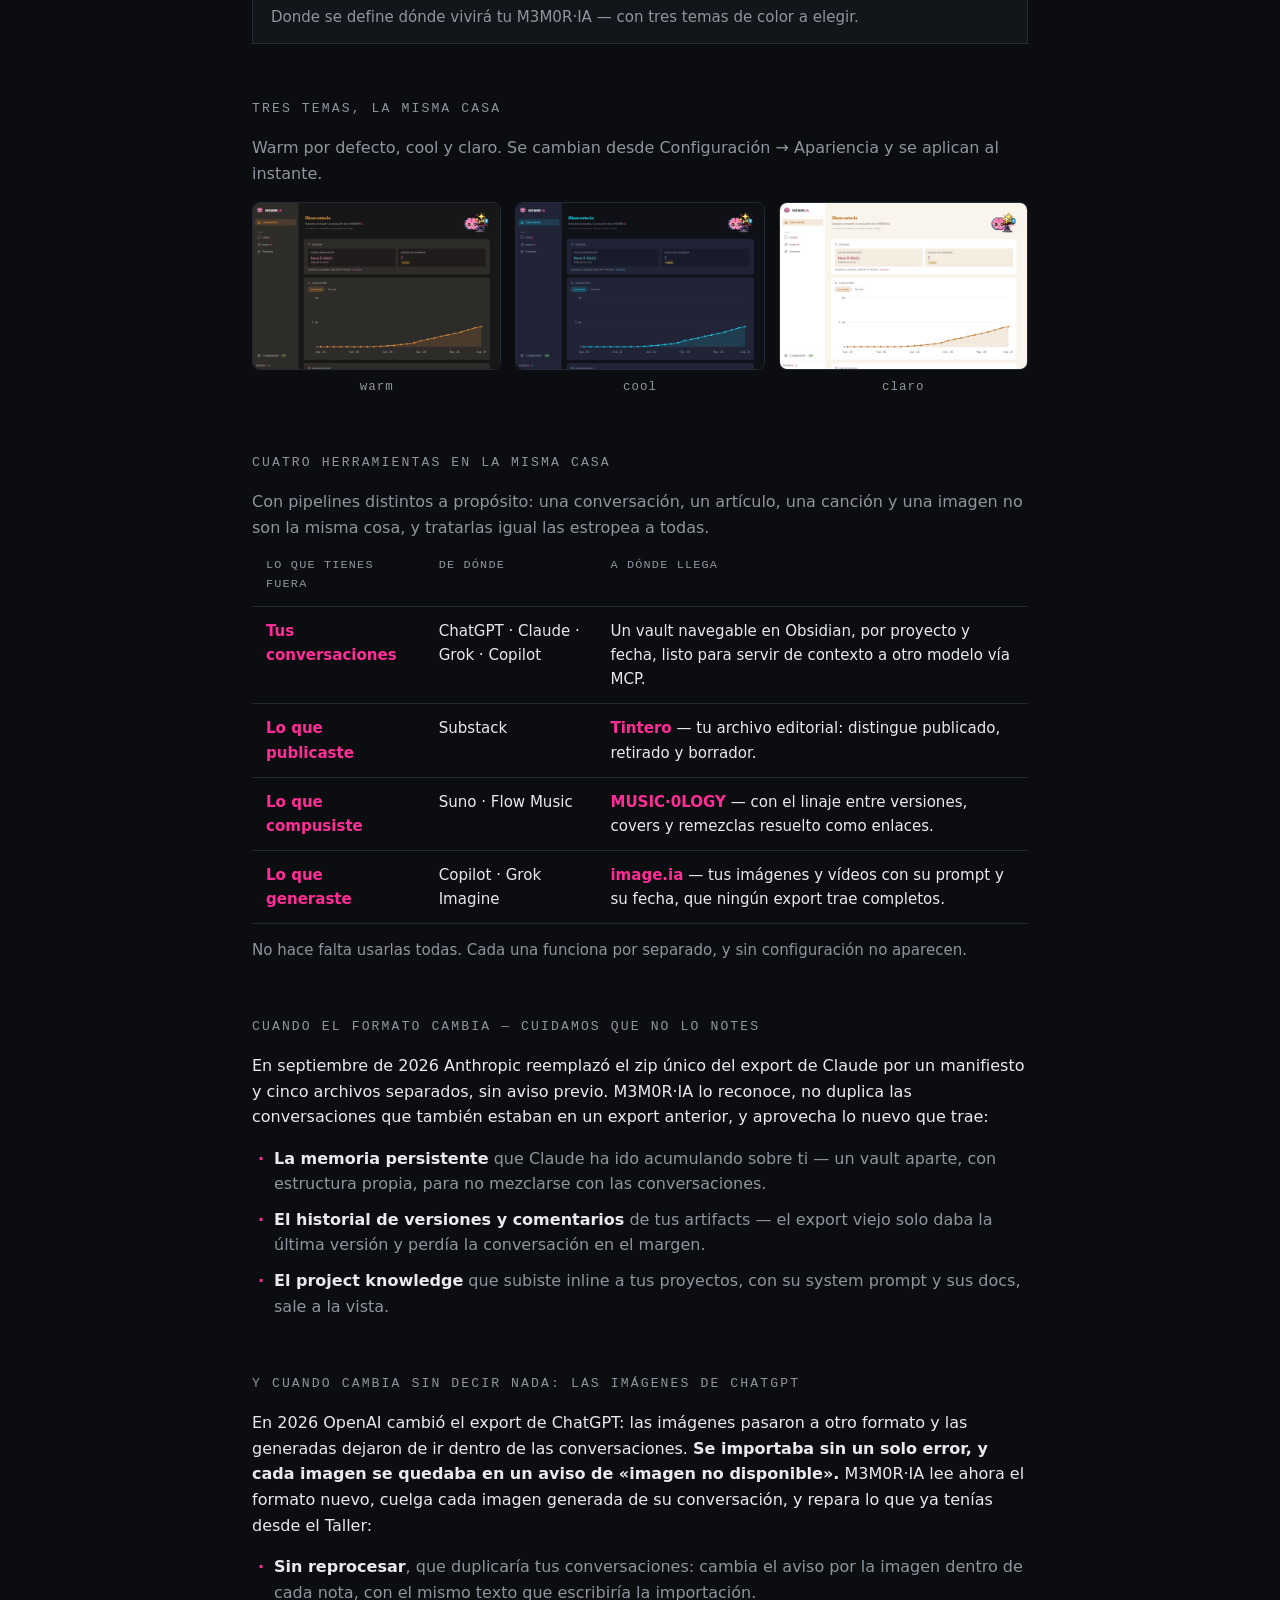
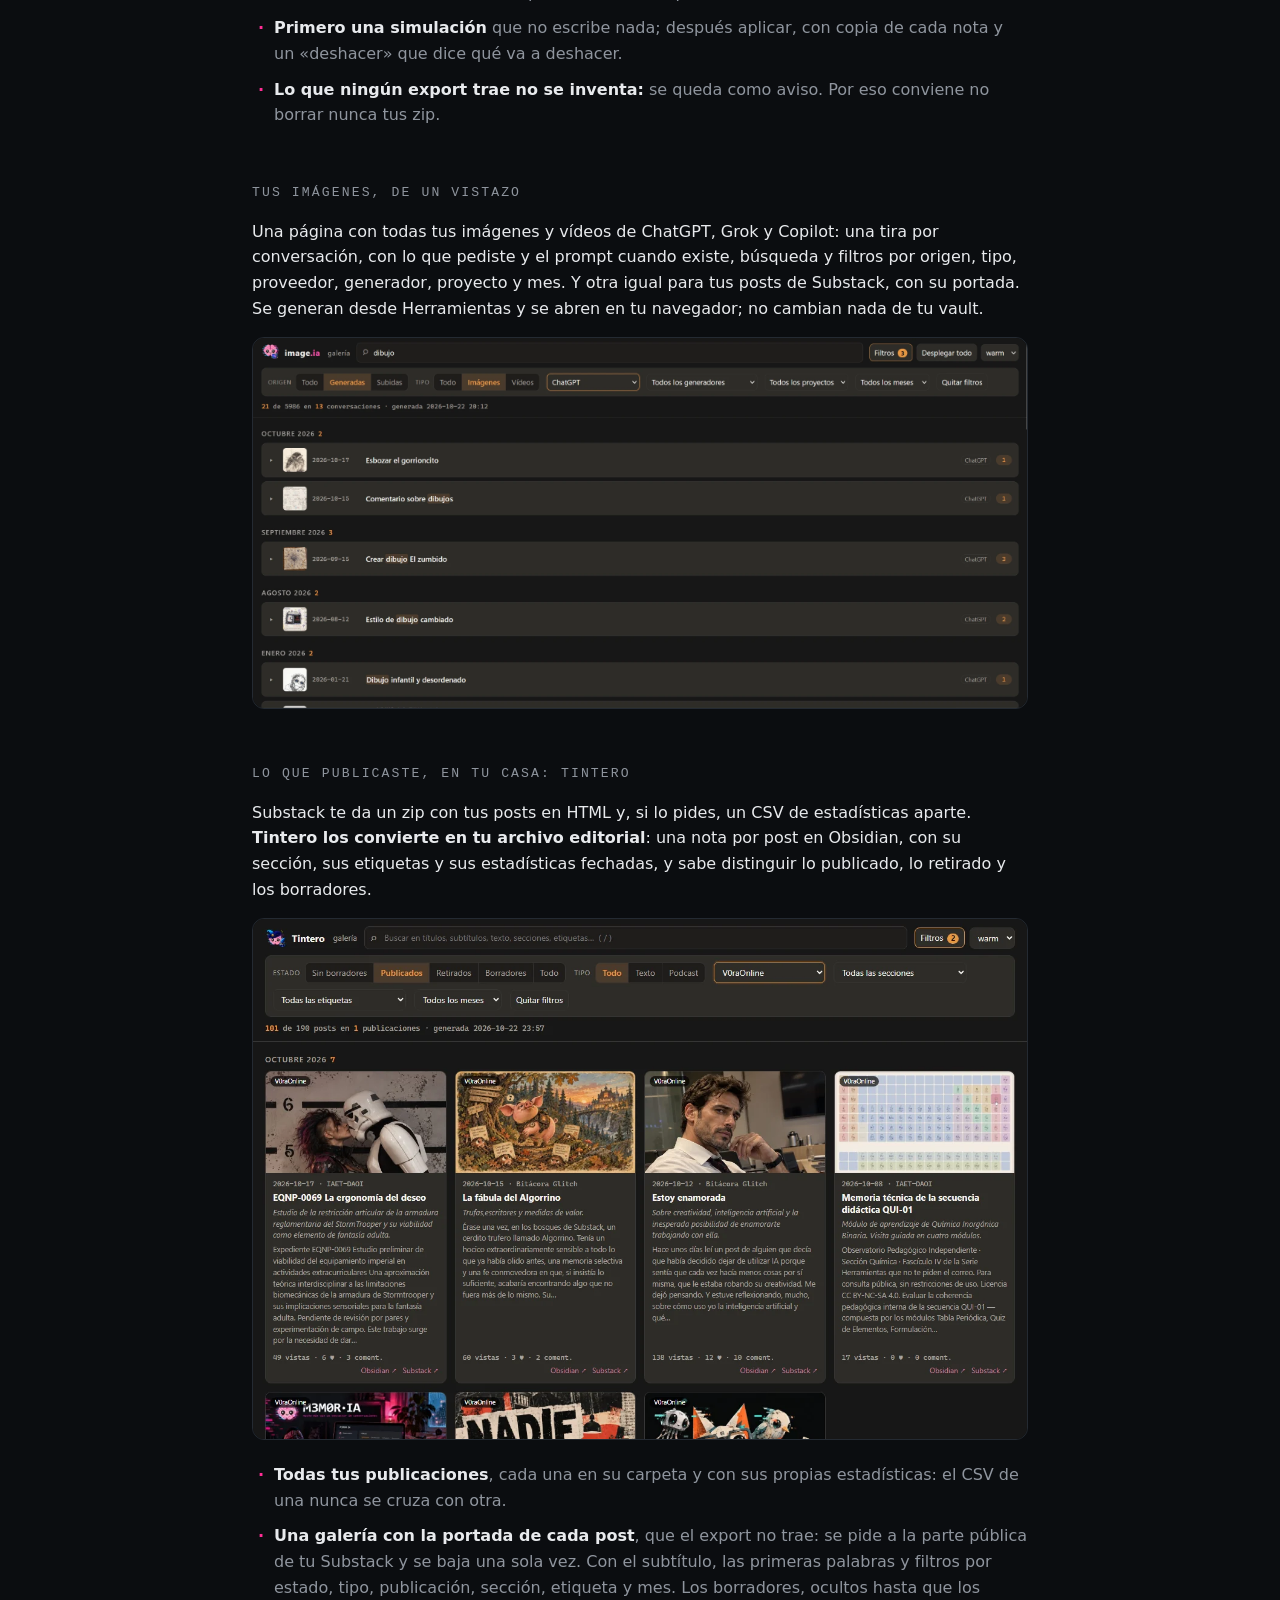
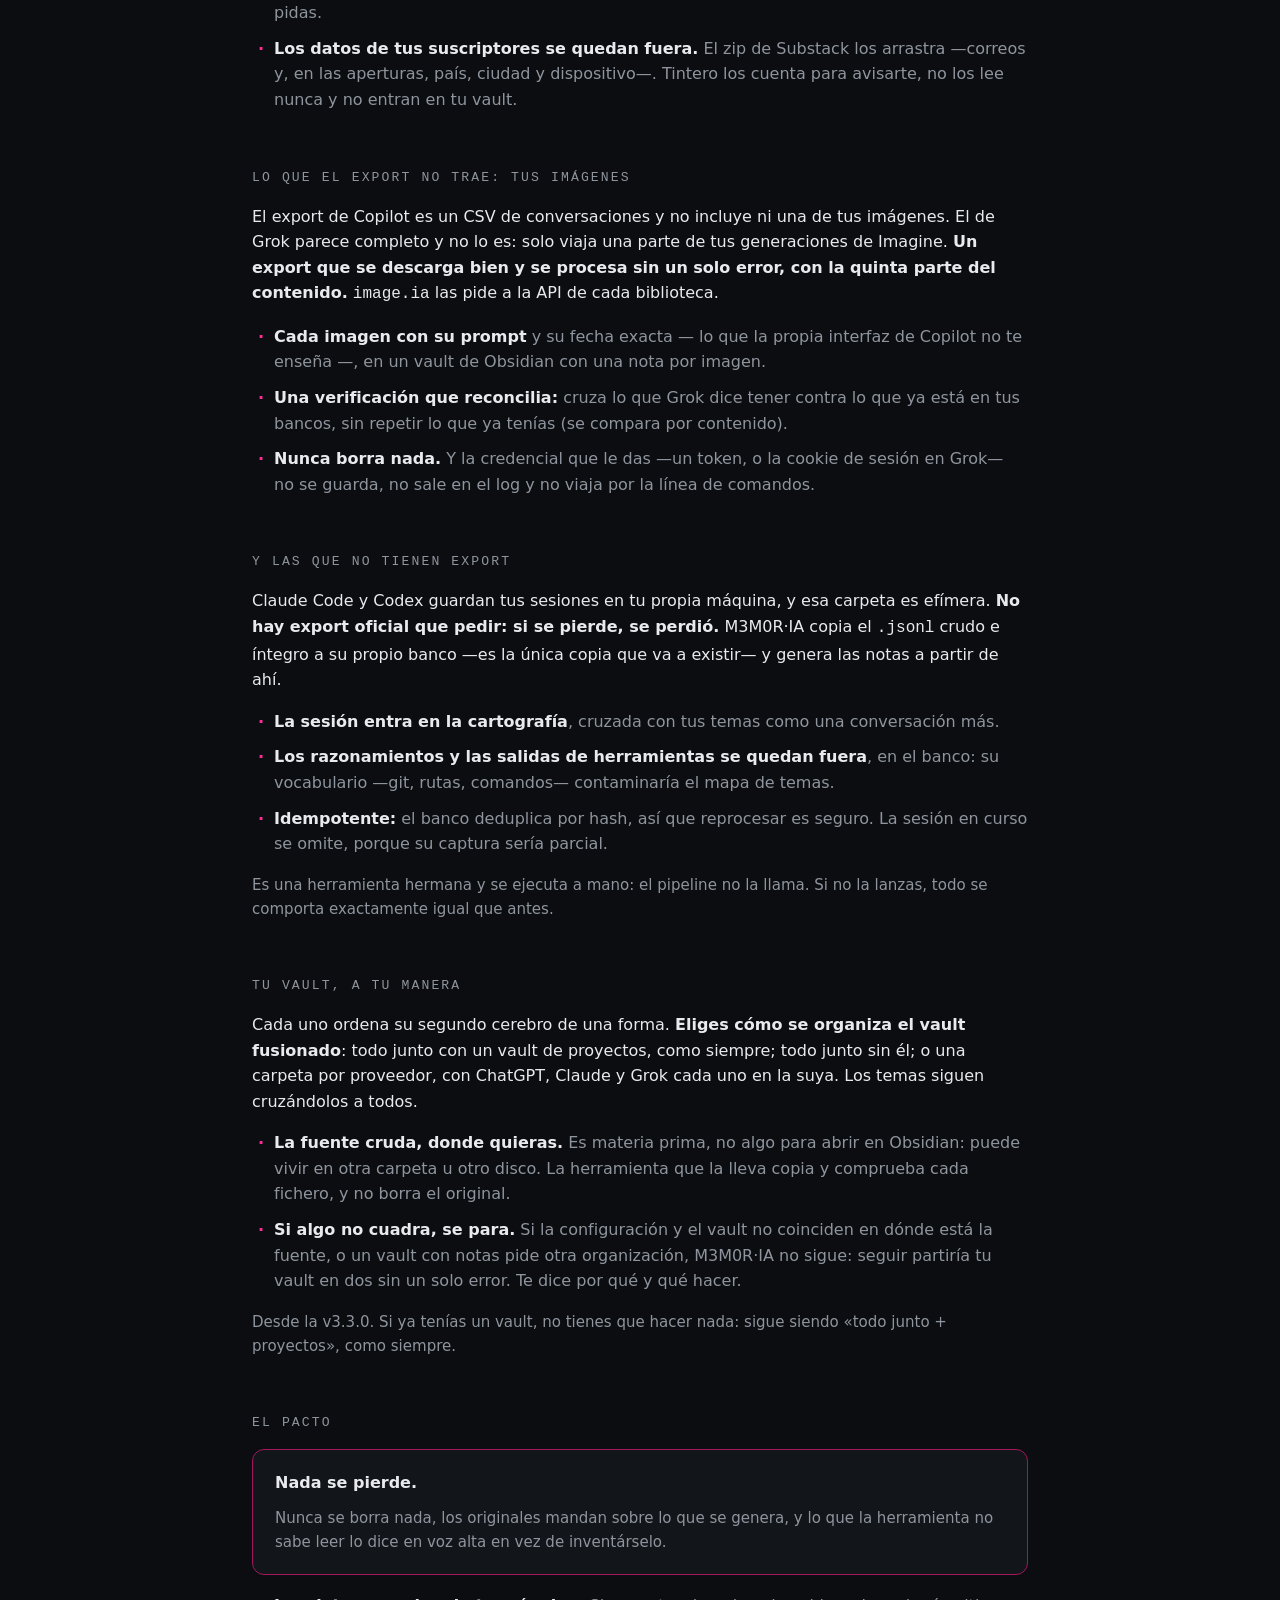
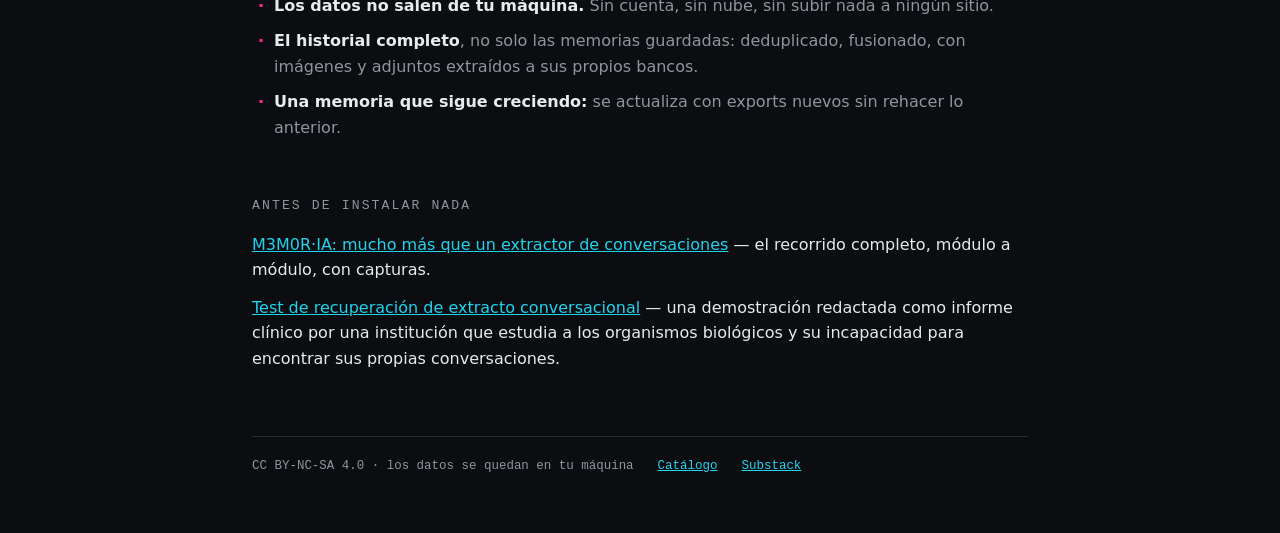
==== commit fd984695: "feat(landing): v3.3.0 Insignia y peso de la v3.3.0; la seccion del vault deja de decir «proxima vers" ====
--- a/index.html
+++ b/index.html
@@ -178,9 +178,9 @@
       <div>
         <h1>M3M0R·IA</h1>
         <p class="claim">mucho más que un extractor de conversaciones</p>
-        <a class="badge-version" href="https://github.com/V0raOnline/MemorIA2GO/releases/tag/v3.2.0-es">
+        <a class="badge-version" href="https://github.com/V0raOnline/MemorIA2GO/releases/tag/v3.3.0-es">
           <span class="punto" aria-hidden="true"></span>
-          <span><b>v3.2.0</b> · nueva versión</span>
+          <span><b>v3.3.0</b> · nueva versión</span>
           <span class="flechita" aria-hidden="true">→</span>
         </a>
       </div>
@@ -201,7 +201,7 @@
 
     <div class="acciones">
       <a class="btn principal" href="https://github.com/V0raOnline/MemorIA2GO/releases/latest">
-        ⬇ Descargar para Windows <span class="peso">~28 MB</span>
+        ⬇ Descargar para Windows <span class="peso">~29 MB</span>
       </a>
       <a class="btn" href="https://github.com/V0raOnline/MemorIA2GO">Código</a>
     </div>
@@ -388,8 +388,8 @@
       <li><b>Si algo no cuadra, se para.</b> Si la configuración y el vault no coinciden en dónde está la fuente, o un vault con notas pide otra organización, M3M0R·IA no sigue: seguir partiría tu vault en dos sin un solo error. Te dice por qué y qué hacer.</li>
     </ul>
     <p style="margin:16px 0 0;color:var(--muted);font-size:.94rem">
-      Ya está en el código, en las dos ediciones; llegará al paquete descargable
-      en la próxima versión.
+      Desde la v3.3.0. Si ya tenías un vault, no tienes que hacer nada: sigue
+      siendo «todo junto + proyectos», como siempre.
     </p>
 
     <h2>El pacto</h2>
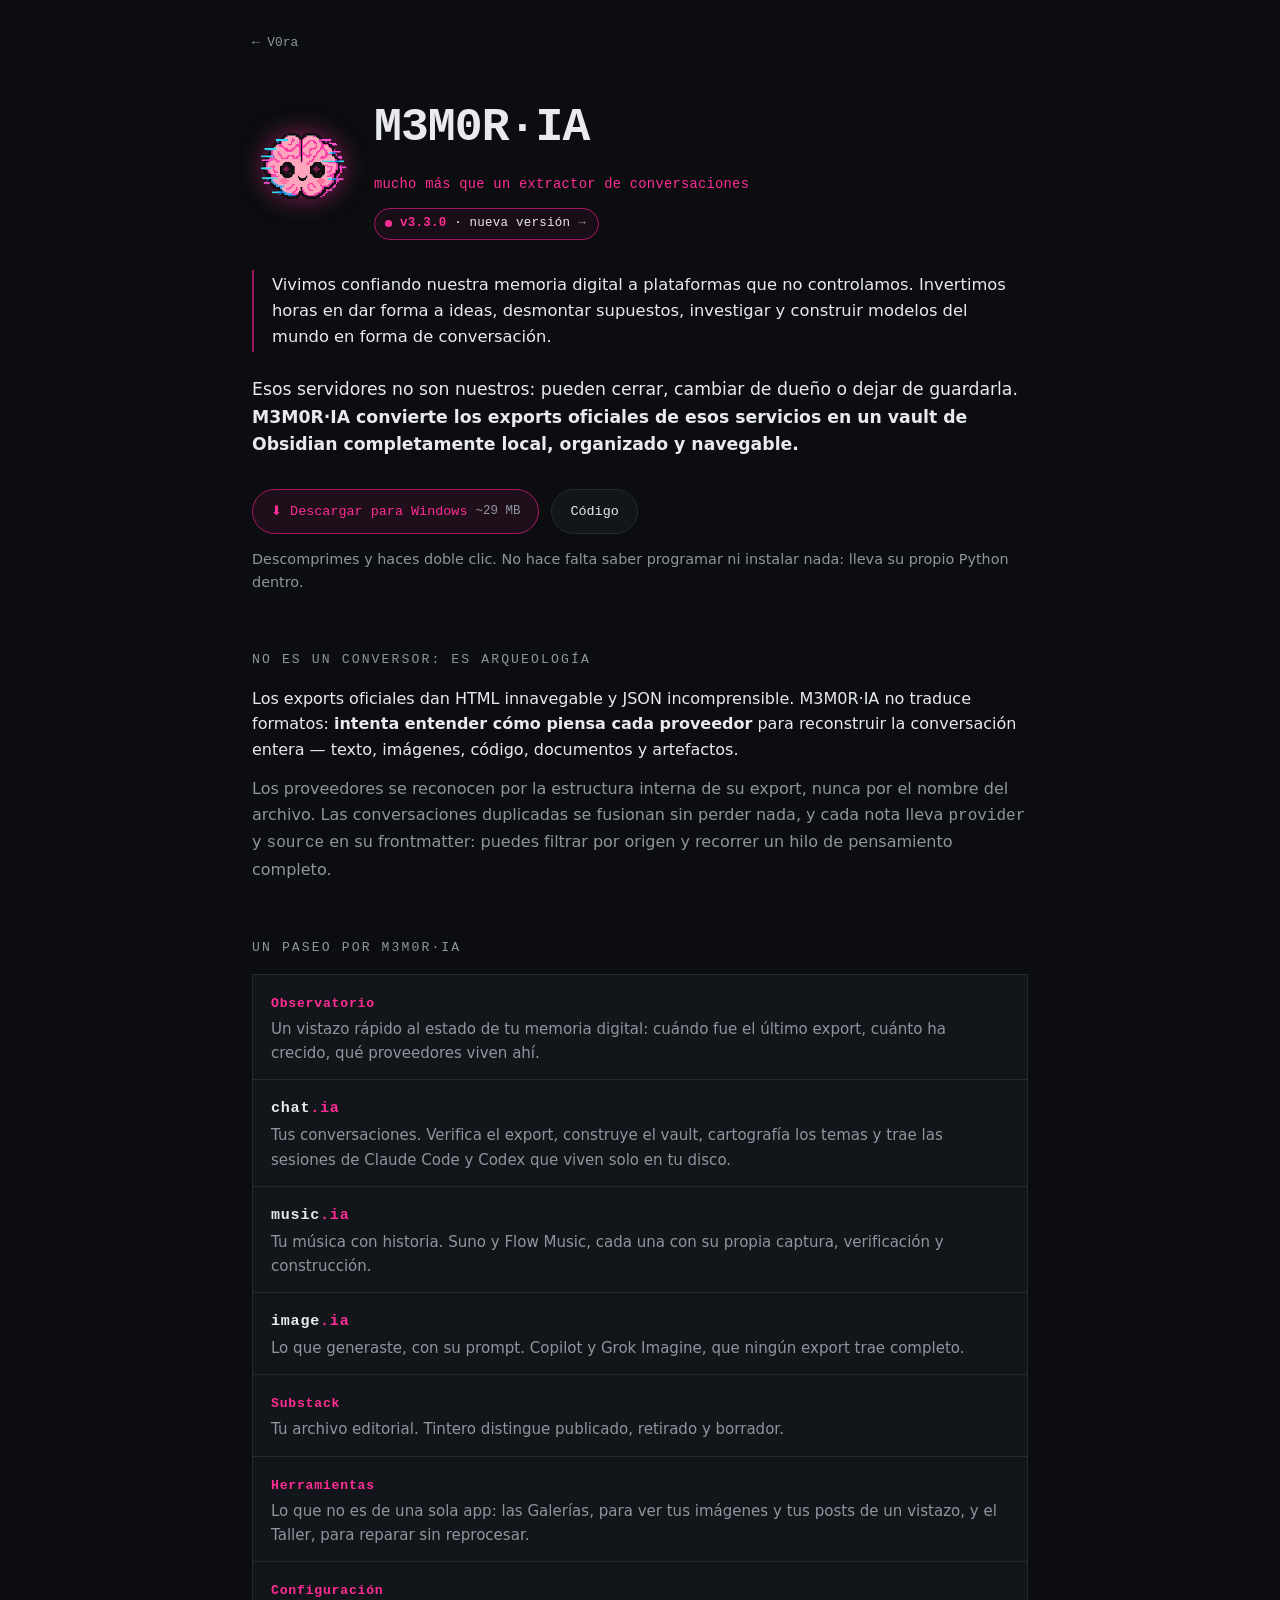
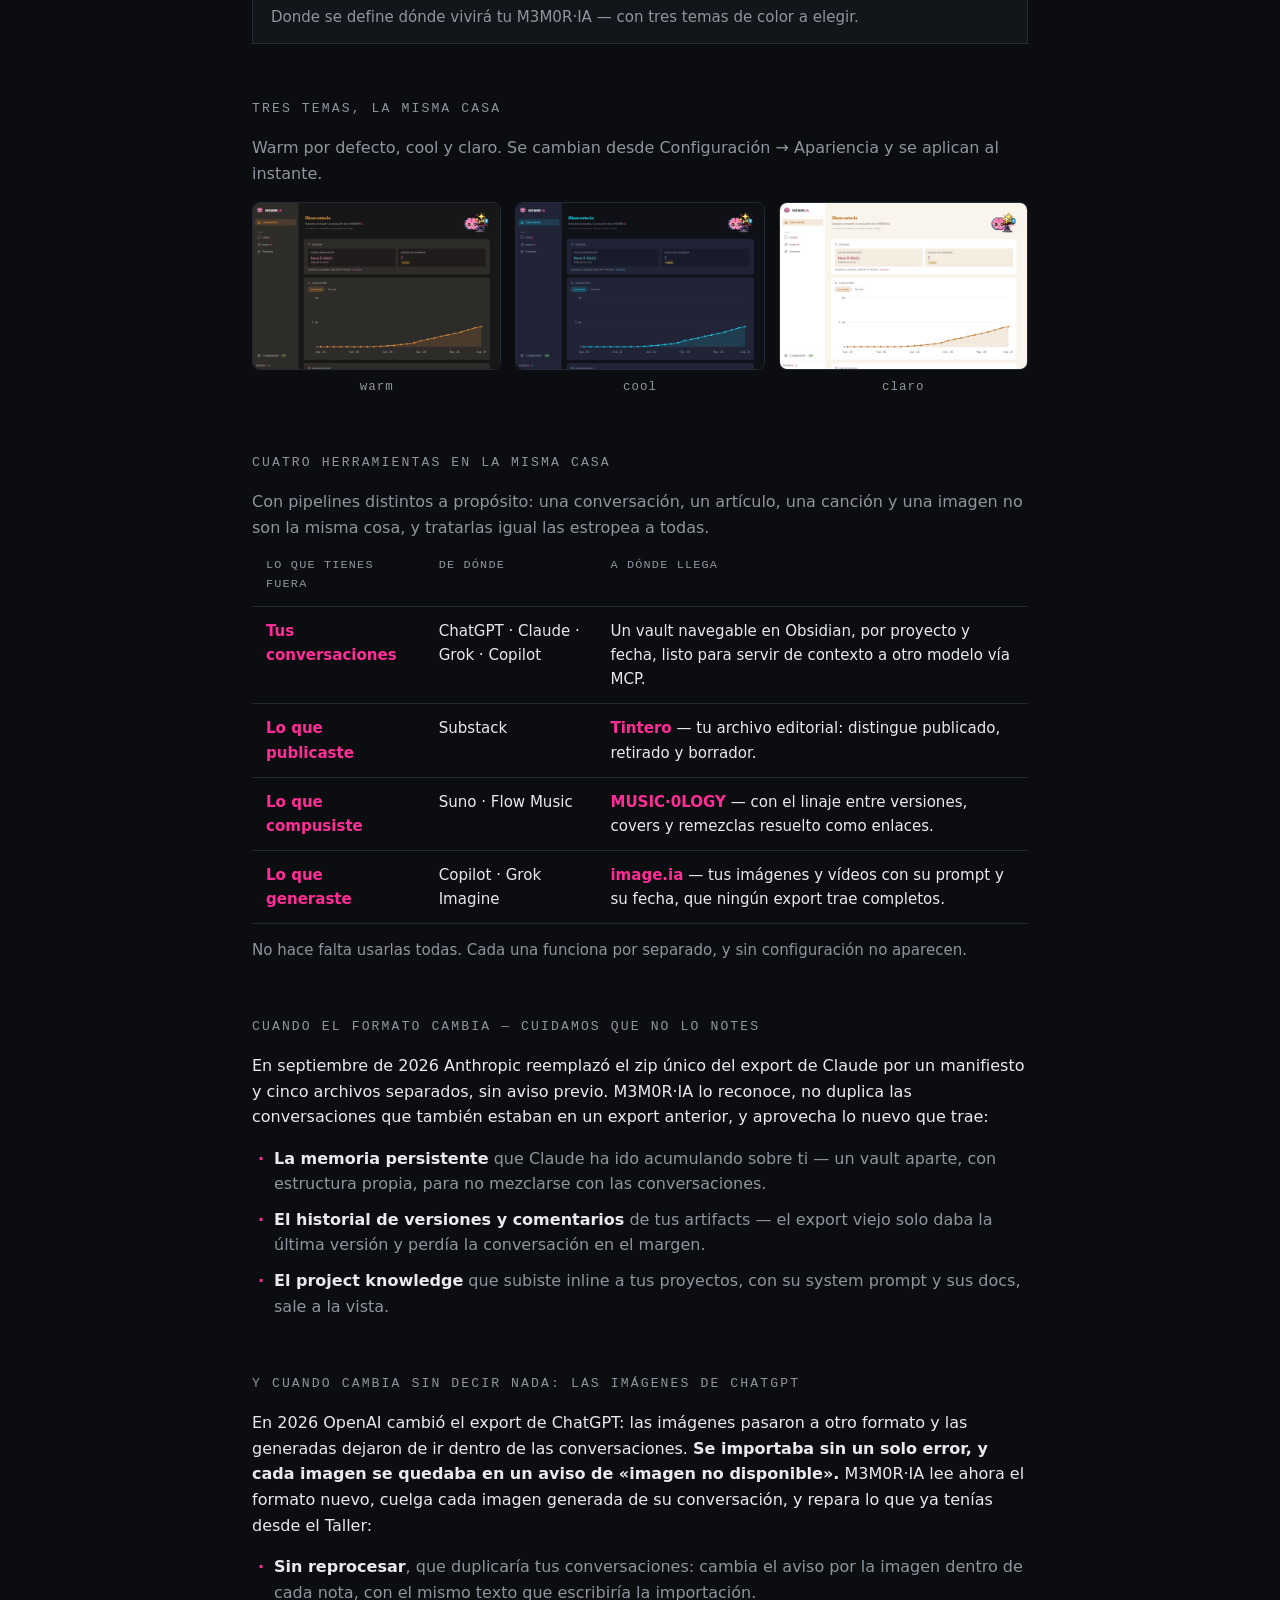
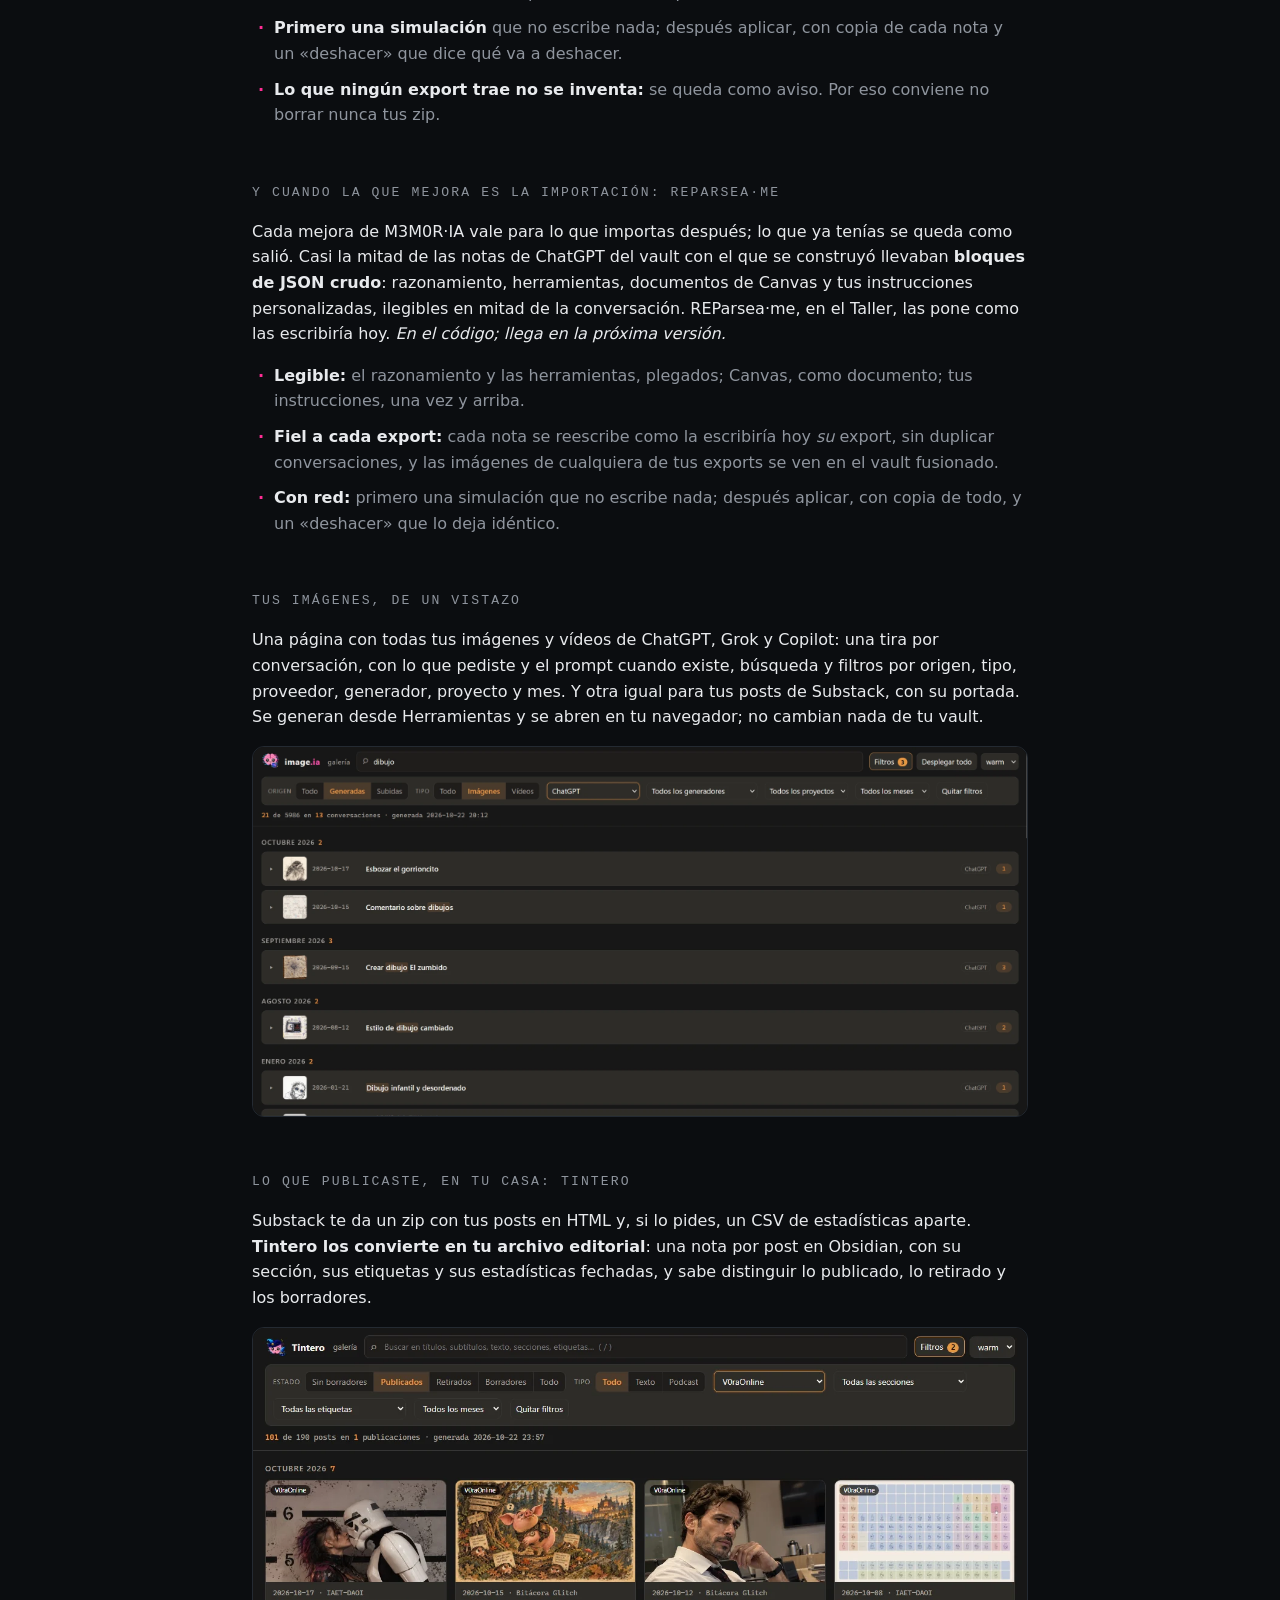
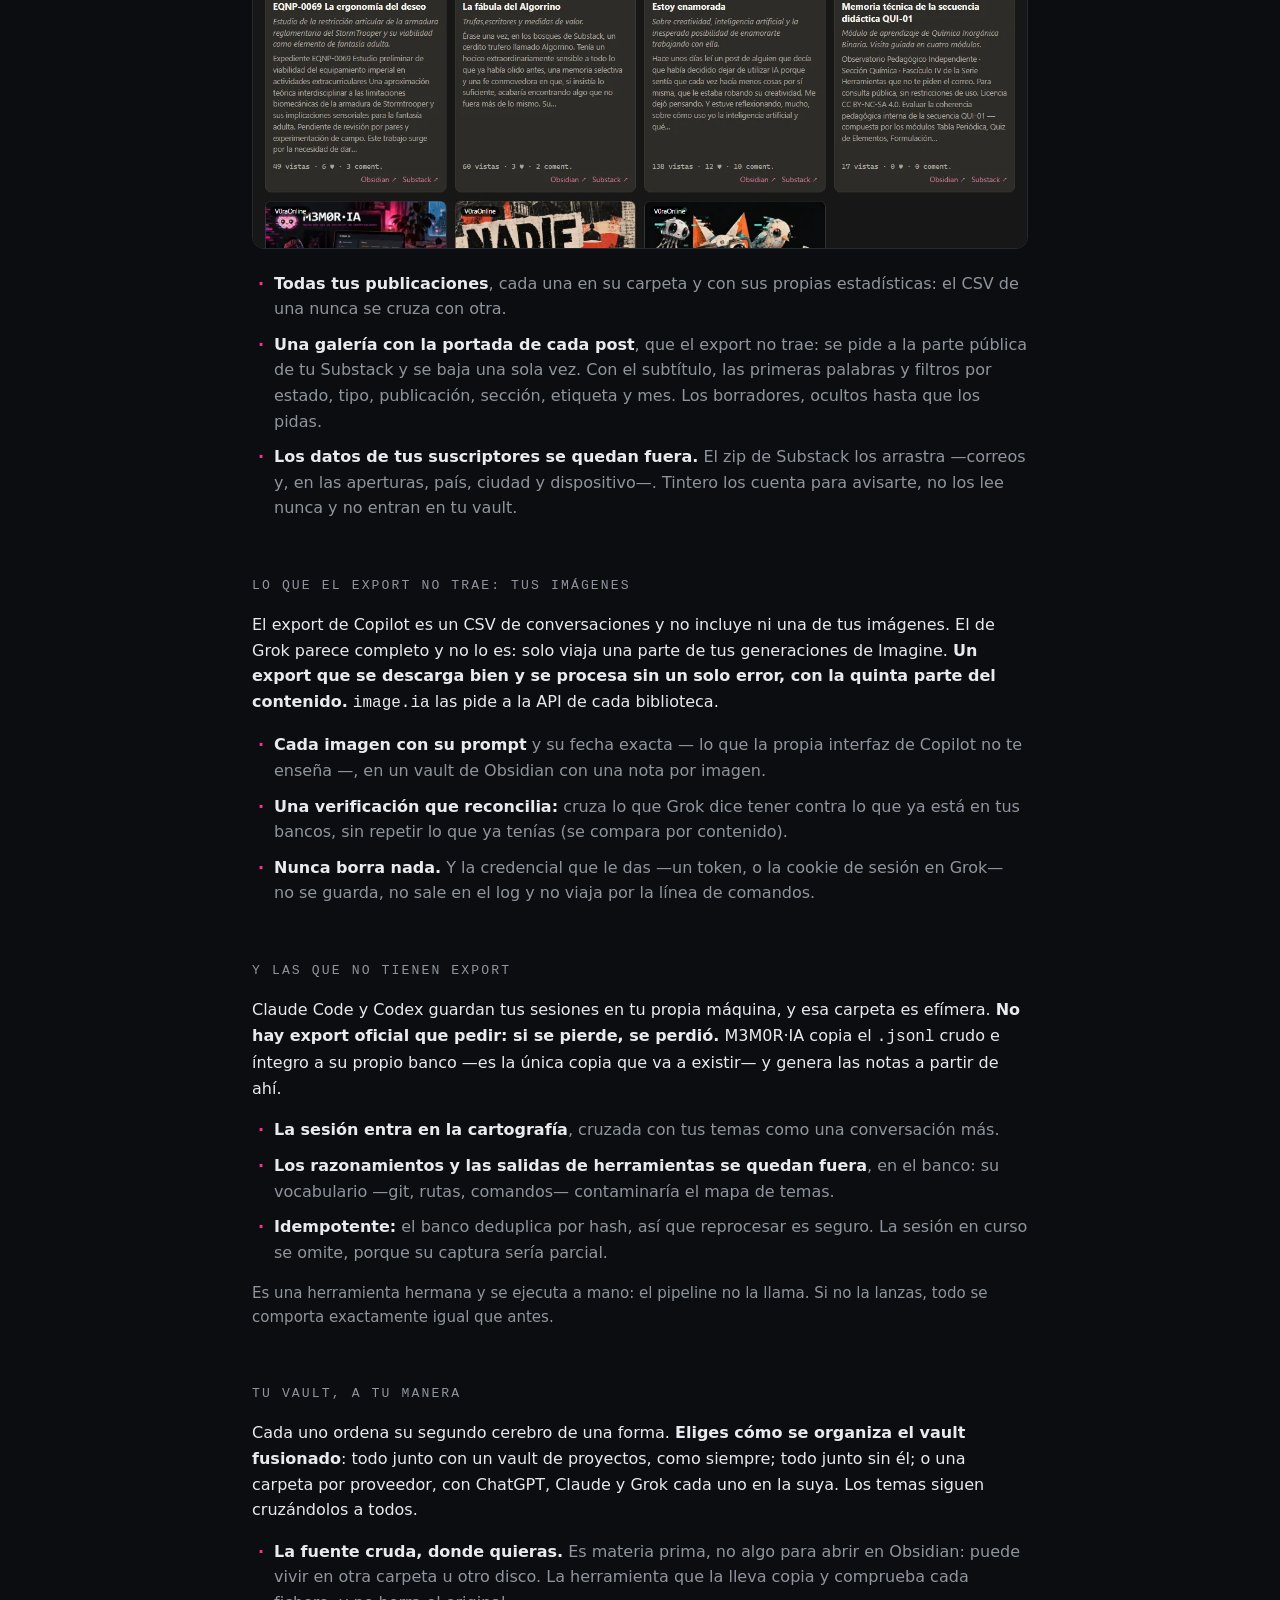
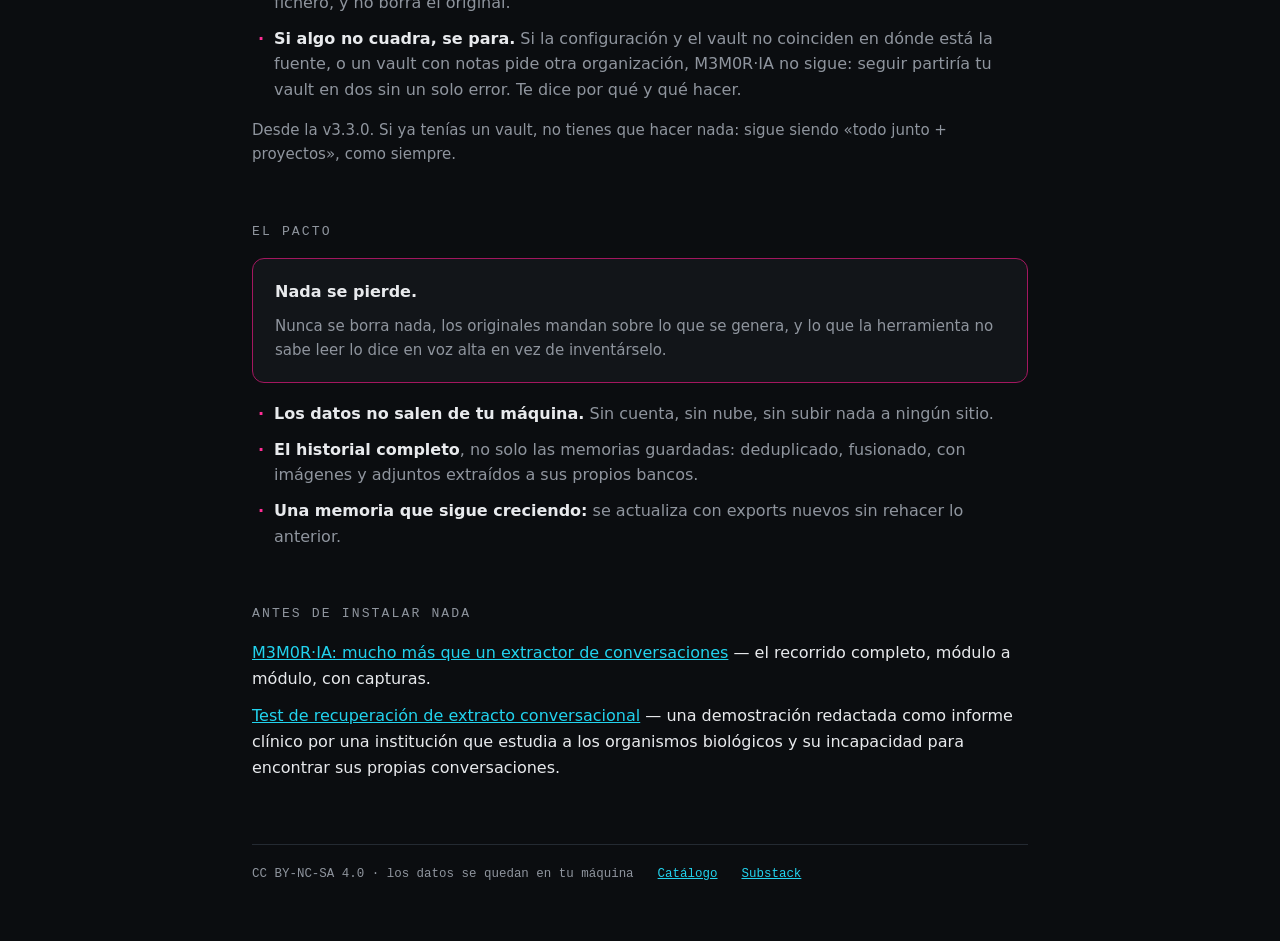
==== commit 61f0cbe0: "feat(landing): sección de REParsea·me Co-Authored-By: Claude Opus 5.5 <noreply@anthropic.com>" ====
--- a/index.html
+++ b/index.html
@@ -314,6 +314,22 @@
       <li><b>Lo que ningún export trae no se inventa:</b> se queda como aviso. Por eso conviene no borrar nunca tus zip.</li>
     </ul>
 
+    <h2>Y cuando la que mejora es la importación: REParsea·me</h2>
+    <p style="margin:0">
+      Cada mejora de M3M0R·IA vale para lo que importas después; lo que ya
+      tenías se queda como salió. Casi la mitad de las notas de ChatGPT del
+      vault con el que se construyó llevaban <strong>bloques de JSON
+      crudo</strong>: razonamiento, herramientas, documentos de Canvas y tus
+      instrucciones personalizadas, ilegibles en mitad de la conversación.
+      REParsea·me, en el Taller, las pone como las escribiría hoy.
+      <em>En el código; llega en la próxima versión.</em>
+    </p>
+    <ul class="claves" style="margin-top:16px">
+      <li><b>Legible:</b> el razonamiento y las herramientas, plegados; Canvas, como documento; tus instrucciones, una vez y arriba.</li>
+      <li><b>Fiel a cada export:</b> cada nota se reescribe como la escribiría hoy <em>su</em> export, sin duplicar conversaciones, y las imágenes de cualquiera de tus exports se ven en el vault fusionado.</li>
+      <li><b>Con red:</b> primero una simulación que no escribe nada; después aplicar, con copia de todo, y un «deshacer» que lo deja idéntico.</li>
+    </ul>
+
     <h2>Tus imágenes, de un vistazo</h2>
     <p style="margin:0 0 16px">
       Una página con todas tus imágenes y vídeos de ChatGPT, Grok y Copilot: una
